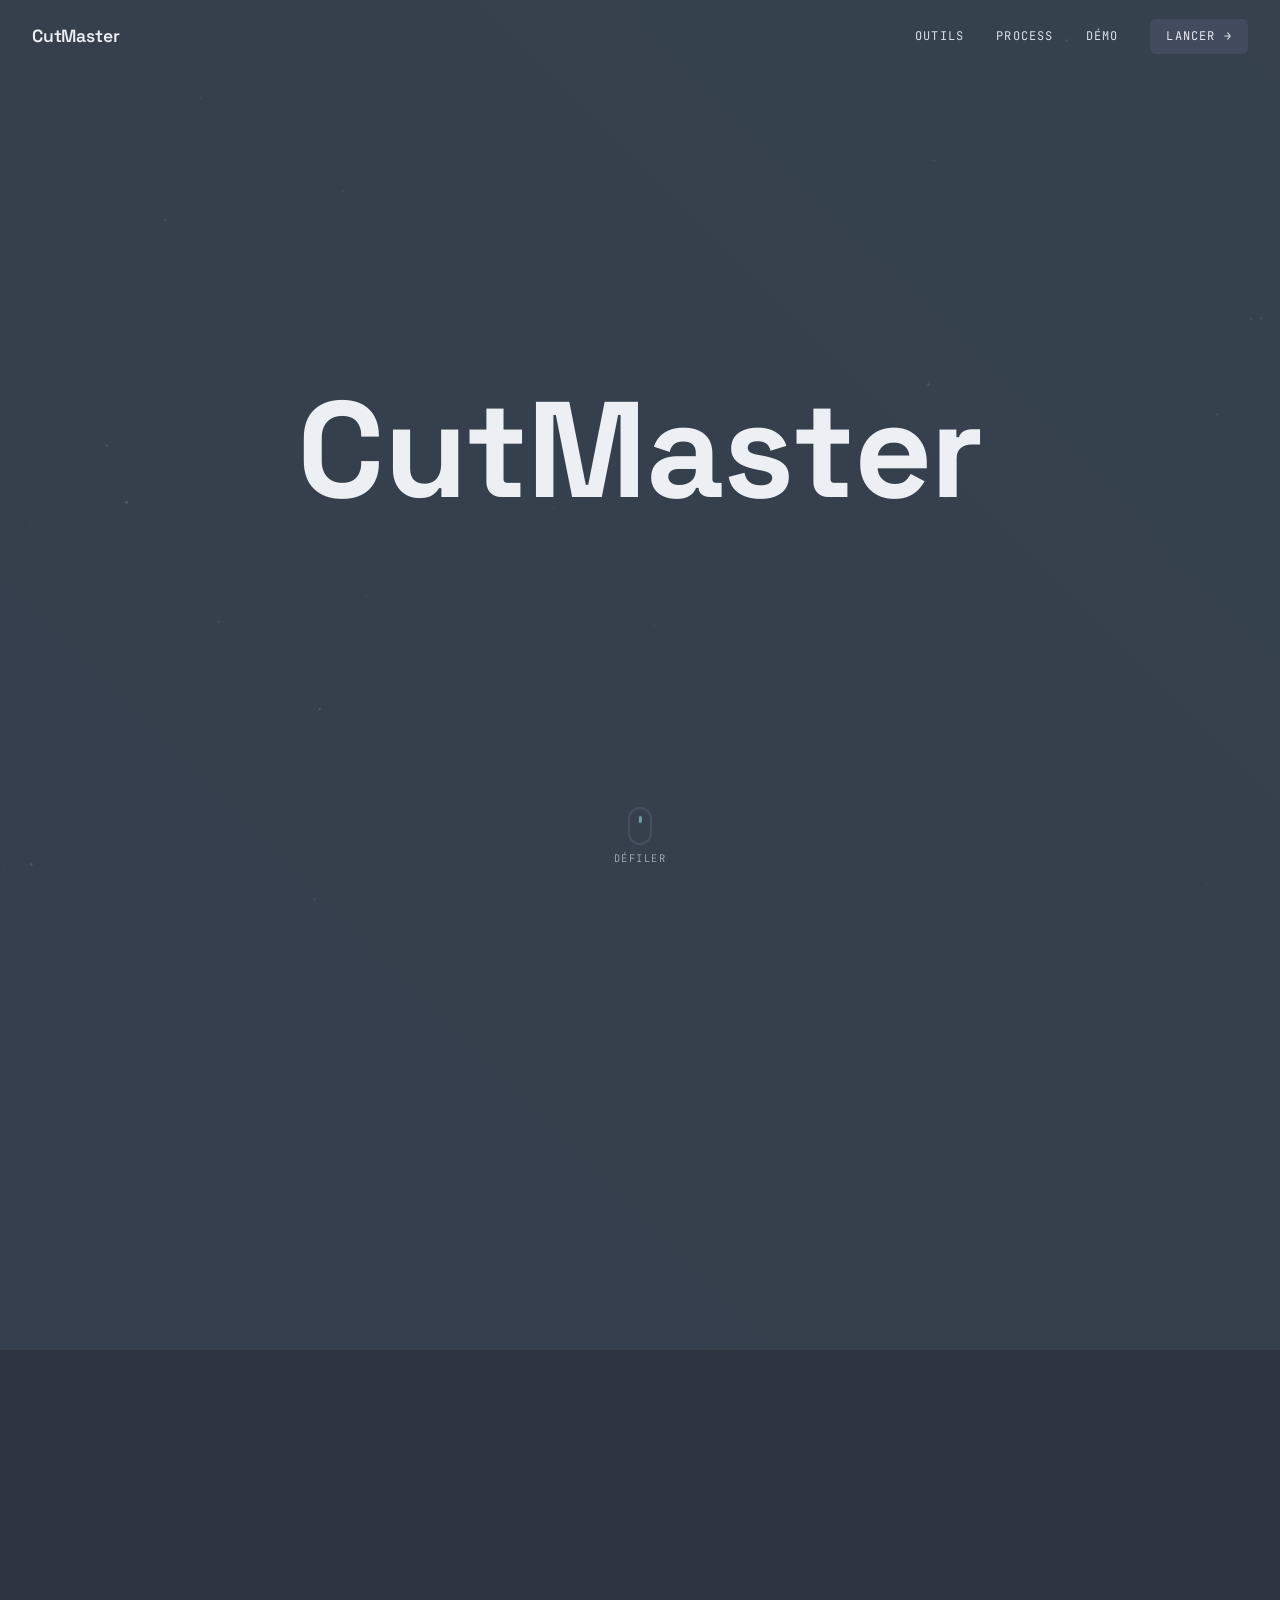
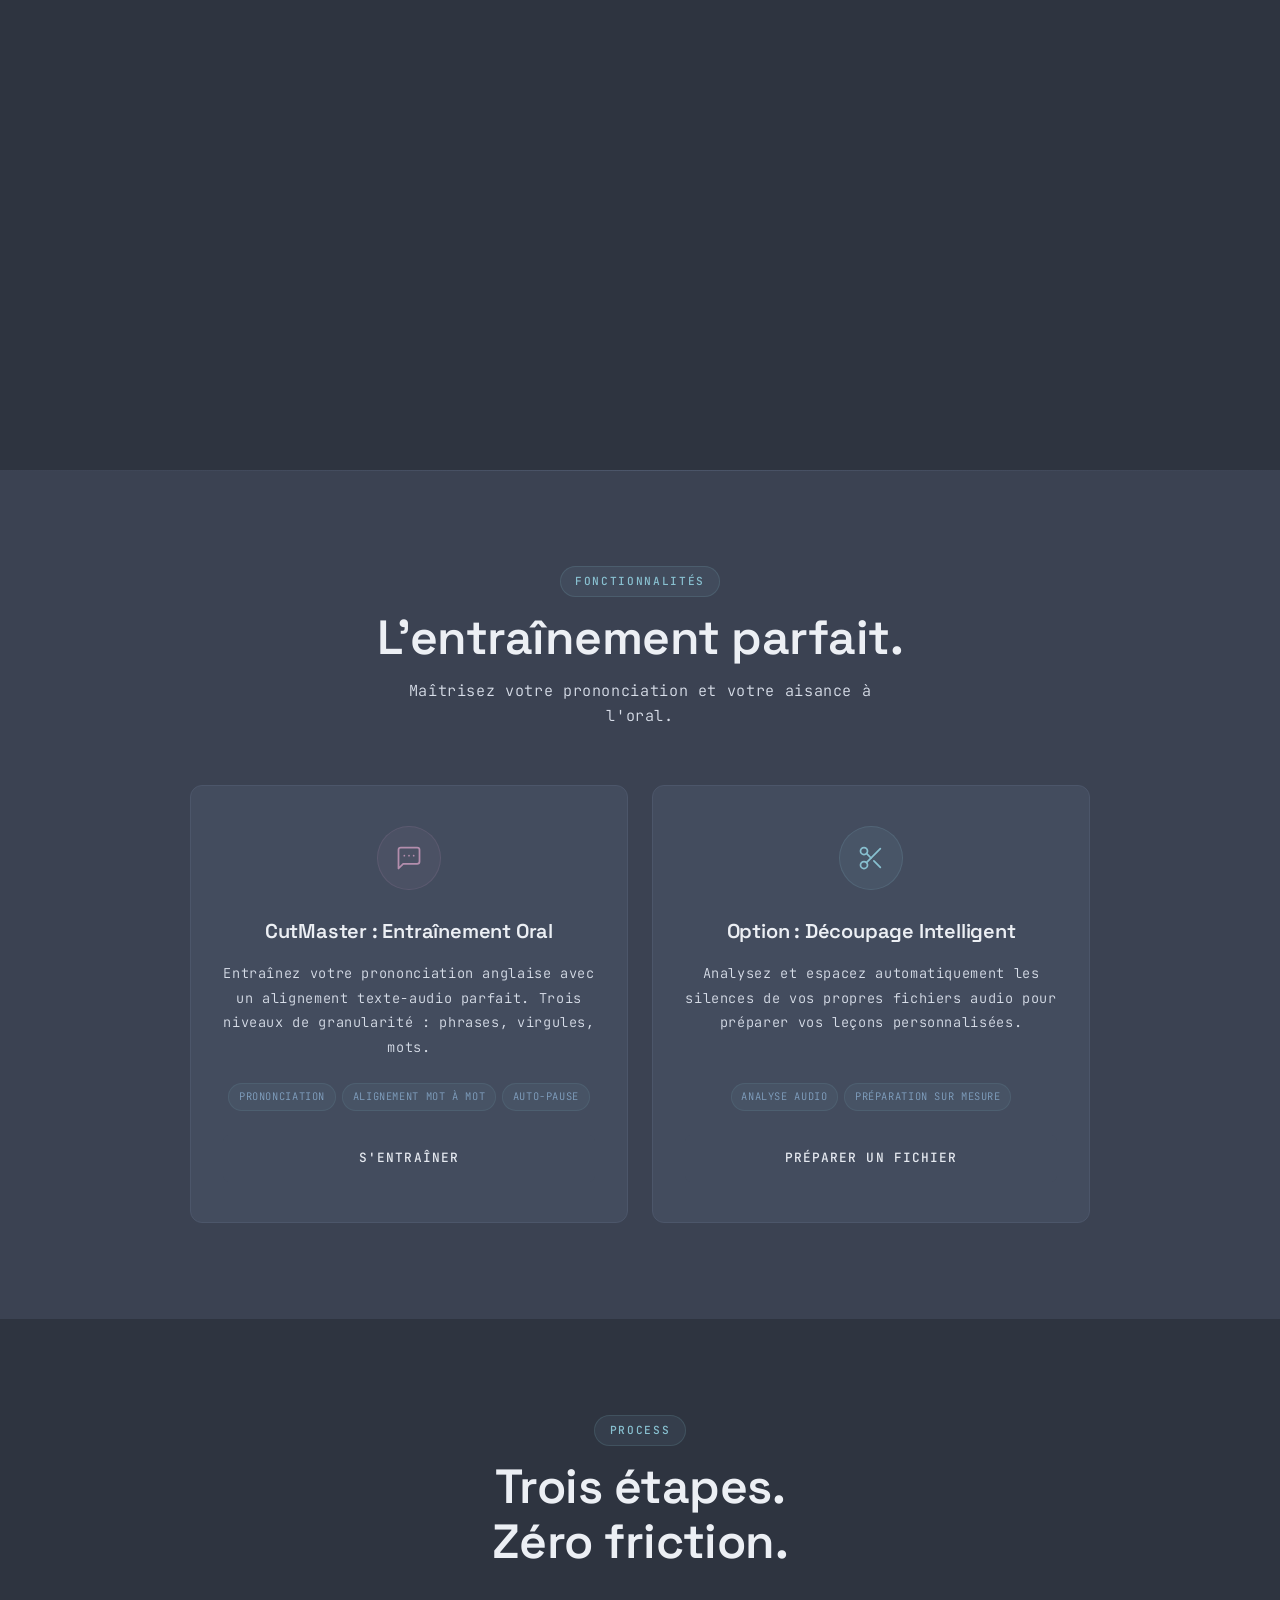
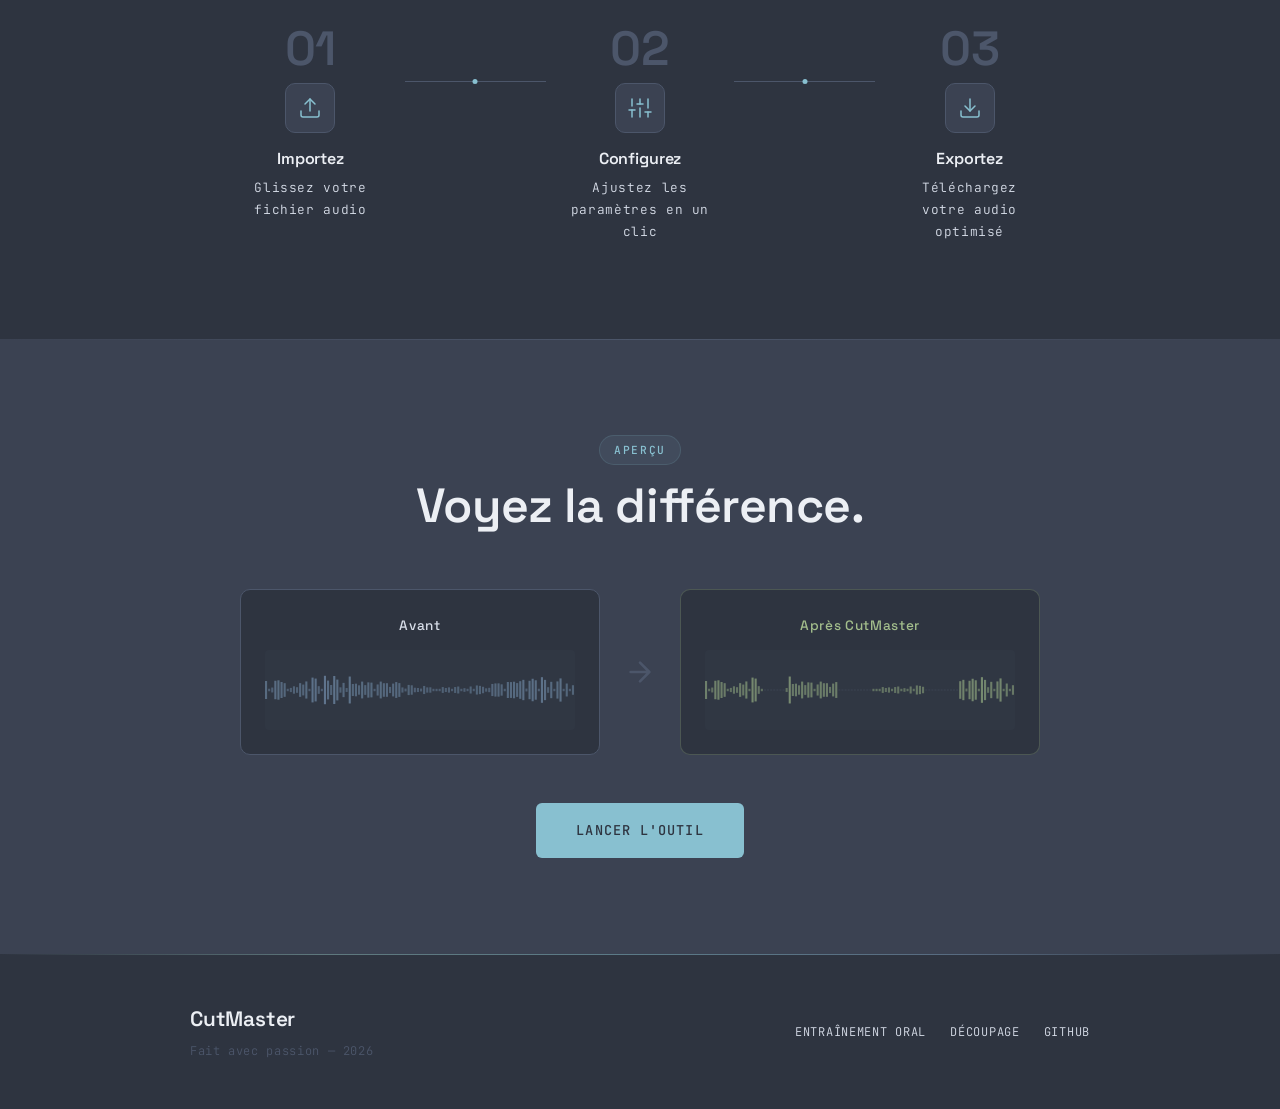
==== webapp/index.html @ 5dbddfee "fix(landing): correction de l'animation scroll-driven et du sticky sur mobile" ====
<!DOCTYPE html>
<html lang="fr">
<head>
    <meta charset="UTF-8">
    <meta name="viewport" content="width=device-width, initial-scale=1.0">
    <title>CutMaster — L'outil ultime d'entraînement oral</title>
    <meta name="description" content="Entraînez votre prononciation avec CutMaster. Alignement texte-audio parfait et outil de découpage intelligent en option.">
    <meta name="theme-color" content="#2E3440">

    <!-- Fonts -->
    <link rel="preconnect" href="https://fonts.googleapis.com">
    <link rel="preconnect" href="https://fonts.gstatic.com" crossorigin>
    <link href="https://fonts.googleapis.com/css2?family=Space+Grotesk:wght@400;500;600;700&family=JetBrains+Mono:wght@300;400;500;700&display=swap" rel="stylesheet">

    <link rel="stylesheet" href="index.css">
</head>
<body>

    <!-- Floating Nav -->
    <nav class="nav" id="nav">
        <a href="#hero" class="nav-logo">CutMaster</a>
        <div class="nav-links">
            <a href="#features">Outils</a>
            <a href="#how-it-works">Process</a>
            <a href="#demo">Démo</a>
            <a href="app.html" class="nav-cta">Lancer →</a>
        </div>
    </nav>

    <main>
        <!-- ========== HERO (tall for scroll-driven animation) ========== -->
        <section id="hero" class="hero-section">
            <!-- Aurora bg -->
            <div class="hero-aurora"></div>

            <!-- Particles -->
            <canvas id="particle-canvas" class="particle-canvas"></canvas>

            <!-- Sticky inner container for scroll-driven anim -->
            <div class="hero-sticky">
                <h1 id="kinetic-text" class="kinetic-text" aria-label="CutMaster" title="Cliquer ou faire défiler pour découvrir"></h1>

                <div class="hero-revealed" id="hero-revealed">
                    <p class="hero-tagline">L'outil ultime d'entraînement oral par excellence</p>
                    <canvas id="hero-waveform" class="hero-waveform"></canvas>
                    <a href="#features" class="btn btn-primary">Découvrir</a>
                </div>
            </div>

            <!-- Scroll indicator (desktop mouse & mobile touch) -->
            <div class="scroll-indicator" id="scroll-indicator" role="button" aria-label="Faire défiler pour explorer" tabindex="0">
                <div class="scroll-mouse" aria-hidden="true">
                    <div class="scroll-wheel"></div>
                </div>
                <div class="scroll-touch" aria-hidden="true">
                    <svg width="22" height="22" viewBox="0 0 24 24" fill="none" stroke="currentColor" stroke-width="2" stroke-linecap="round" stroke-linejoin="round">
                        <path d="M7 13l5 5 5-5M7 6l5 5 5-5"/>
                    </svg>
                </div>
                <span class="scroll-hint">Défiler</span>
            </div>
        </section>

        <!-- ========== FEATURES ========== -->
        <section id="features" class="features-section">
            <div class="section-header reveal">
                <span class="section-label">Fonctionnalités</span>
                <h2 class="section-title">L'entraînement parfait.</h2>
                <p class="section-subtitle">Maîtrisez votre prononciation et votre aisance à l'oral.</p>
            </div>

            <div class="cards-container">
                <article class="feature-card reveal">
                    <div class="icon-ring icon-ring--purple">
                        <svg width="28" height="28" viewBox="0 0 24 24" fill="none" stroke="currentColor" stroke-width="1.5" stroke-linecap="round" stroke-linejoin="round">
                            <path d="M21 15a2 2 0 0 1-2 2H7l-4 4V5a2 2 0 0 1 2-2h14a2 2 0 0 1 2 2z"/>
                            <path d="M8 10h.01M12 10h.01M16 10h.01"/>
                        </svg>
                    </div>
                    <h3>CutMaster : Entraînement Oral</h3>
                    <p>Entraînez votre prononciation anglaise avec un alignement texte-audio parfait. Trois niveaux de granularité : phrases, virgules, mots.</p>
                    <div class="tags">
                        <span>Prononciation</span>
                        <span>Alignement mot à mot</span>
                        <span>Auto-pause</span>
                    </div>
                    <a href="app.html" class="btn btn-flat">S'entraîner</a>
                </article>

                <article class="feature-card reveal" style="transition-delay: 0.12s;">
                    <div class="icon-ring">
                        <svg width="28" height="28" viewBox="0 0 24 24" fill="none" stroke="currentColor" stroke-width="1.5" stroke-linecap="round" stroke-linejoin="round">
                            <circle cx="6" cy="6" r="3"/><circle cx="6" cy="18" r="3"/>
                            <line x1="20" y1="4" x2="8.12" y2="15.88"/>
                            <line x1="14.47" y1="14.48" x2="20" y2="20"/>
                            <line x1="8.12" y1="8.12" x2="12" y2="12"/>
                        </svg>
                    </div>
                    <h3>Option : Découpage Intelligent</h3>
                    <p>Analysez et espacez automatiquement les silences de vos propres fichiers audio pour préparer vos leçons personnalisées.</p>
                    <div class="tags">
                        <span>Analyse audio</span>
                        <span>Préparation sur mesure</span>
                    </div>
                    <a href="app.html#decoupage" class="btn btn-flat">Préparer un fichier</a>
                </article>
            </div>
        </section>

        <!-- ========== HOW IT WORKS ========== -->
        <section id="how-it-works" class="steps-section">
            <div class="section-header reveal">
                <span class="section-label">Process</span>
                <h2 class="section-title">Trois étapes.<br>Zéro friction.</h2>
            </div>

            <div class="steps-container">
                <div class="step reveal">
                    <div class="step-number">01</div>
                    <div class="step-icon-box">
                        <svg width="24" height="24" viewBox="0 0 24 24" fill="none" stroke="currentColor" stroke-width="1.5" stroke-linecap="round" stroke-linejoin="round">
                            <path d="M21 15v4a2 2 0 0 1-2 2H5a2 2 0 0 1-2-2v-4"/>
                            <polyline points="17 8 12 3 7 8"/>
                            <line x1="12" y1="3" x2="12" y2="15"/>
                        </svg>
                    </div>
                    <h3>Importez</h3>
                    <p>Glissez votre fichier audio</p>
                </div>

                <div class="step-line reveal" style="transition-delay: 0.05s;"></div>

                <div class="step reveal" style="transition-delay: 0.1s;">
                    <div class="step-number">02</div>
                    <div class="step-icon-box">
                        <svg width="24" height="24" viewBox="0 0 24 24" fill="none" stroke="currentColor" stroke-width="1.5" stroke-linecap="round" stroke-linejoin="round">
                            <line x1="4" y1="21" x2="4" y2="14"/><line x1="4" y1="10" x2="4" y2="3"/>
                            <line x1="12" y1="21" x2="12" y2="12"/><line x1="12" y1="8" x2="12" y2="3"/>
                            <line x1="20" y1="21" x2="20" y2="16"/><line x1="20" y1="12" x2="20" y2="3"/>
                            <line x1="1" y1="14" x2="7" y2="14"/><line x1="9" y1="8" x2="15" y2="8"/>
                            <line x1="17" y1="16" x2="23" y2="16"/>
                        </svg>
                    </div>
                    <h3>Configurez</h3>
                    <p>Ajustez les paramètres en un clic</p>
                </div>

                <div class="step-line reveal" style="transition-delay: 0.15s;"></div>

                <div class="step reveal" style="transition-delay: 0.2s;">
                    <div class="step-number">03</div>
                    <div class="step-icon-box">
                        <svg width="24" height="24" viewBox="0 0 24 24" fill="none" stroke="currentColor" stroke-width="1.5" stroke-linecap="round" stroke-linejoin="round">
                            <path d="M21 15v4a2 2 0 0 1-2 2H5a2 2 0 0 1-2-2v-4"/>
                            <polyline points="7 10 12 15 17 10"/>
                            <line x1="12" y1="15" x2="12" y2="3"/>
                        </svg>
                    </div>
                    <h3>Exportez</h3>
                    <p>Téléchargez votre audio optimisé</p>
                </div>
            </div>
        </section>

        <!-- ========== DEMO ========== -->
        <section id="demo" class="demo-section">
            <div class="section-header reveal">
                <span class="section-label">Aperçu</span>
                <h2 class="section-title">Voyez la différence.</h2>
            </div>

            <div class="demo-container reveal">
                <div class="demo-box">
                    <div class="demo-label">Avant</div>
                    <canvas id="demo-canvas-before" class="demo-canvas"></canvas>
                </div>

                <div class="demo-arrow-container">
                    <svg width="32" height="32" viewBox="0 0 24 24" fill="none" stroke="currentColor" stroke-width="2" stroke-linecap="round" stroke-linejoin="round">
                        <path d="M5 12h14M12 5l7 7-7 7"/>
                    </svg>
                </div>

                <div class="demo-box demo-box--after">
                    <div class="demo-label">Après CutMaster</div>
                    <canvas id="demo-canvas-after" class="demo-canvas"></canvas>
                </div>
            </div>

            <div class="demo-cta reveal" style="transition-delay: 0.1s;">
                <a href="app.html" class="btn btn-primary btn-lg">Lancer l'outil</a>
            </div>
        </section>
    </main>

    <!-- Footer -->
    <footer class="site-footer">
        <div class="footer-line"></div>
        <div class="footer-content">
            <div class="footer-brand">
                <span class="footer-logo">CutMaster</span>
                <p class="footer-tagline">Fait avec passion — 2026</p>
            </div>
            <nav class="footer-nav">
                <a href="app.html">Entraînement Oral</a>
                <a href="app.html#decoupage">Découpage</a>
                <a href="#" target="_blank" rel="noopener">GitHub</a>
            </nav>
        </div>
    </footer>

    <script src="index.js"></script>
</body>
</html>
---- webapp/index.css ----
/* ==========================================
   CutMaster Landing — Nord Theme Dark Mode
   ========================================== */

:root {
    /* Polar Night */
    --nord0: #2E3440;
    --nord1: #3B4252;
    --nord2: #434C5E;
    --nord3: #4C566A;

    /* Snow Storm */
    --nord4: #D8DEE9;
    --nord5: #E5E9F0;
    --nord6: #ECEFF4;

    /* Frost */
    --nord7: #8FBCBB;
    --nord8: #88C0D0;
    --nord9: #81A1C1;
    --nord10: #5E81AC;

    /* Aurora */
    --nord11: #BF616A;
    --nord12: #D08770;
    --nord13: #EBCB8B;
    --nord14: #A3BE8C;
    --nord15: #B48EAD;

    /* Fonts */
    --font-display: 'Space Grotesk', sans-serif;
    --font-body: 'JetBrains Mono', monospace;

    /* Easing */
    --ease-out-expo: cubic-bezier(0.16, 1, 0.3, 1);
}

/* --- Reset --- */
*, *::before, *::after {
    margin: 0;
    padding: 0;
    box-sizing: border-box;
}

html {
    scroll-behavior: smooth;
    background-color: var(--nord0);
    color: var(--nord4);
    font-family: var(--font-body);
    font-size: 16px;
    letter-spacing: 0.04em;
    font-weight: 300;
    -webkit-font-smoothing: antialiased;
    -moz-osx-font-smoothing: grayscale;
    overflow-x: clip;
}

body {
    overflow-x: clip;
    line-height: 1.7;
}

@supports not (overflow-x: clip) {
    html, body {
        overflow-x: hidden;
    }
}

/* --- Scrollbar --- */
::-webkit-scrollbar { width: 8px; }
::-webkit-scrollbar-track { background: var(--nord0); }
::-webkit-scrollbar-thumb { background: var(--nord3); border-radius: 4px; }
::-webkit-scrollbar-thumb:hover { background: var(--nord9); }
@supports (scrollbar-color: auto) {
    html { scrollbar-color: var(--nord3) var(--nord0); }
}

/* --- Selection --- */
::selection {
    background: var(--nord8);
    color: var(--nord0);
}

/* --- Focus --- */
*:focus-visible {
    outline: 2px solid var(--nord8);
    outline-offset: 3px;
}

/* --- Typography --- */
h1, h2, h3, .footer-logo, .step-number, .nav-logo {
    font-family: var(--font-display);
    letter-spacing: -0.01em;
    font-weight: 600;
}

.section-label {
    display: inline-block;
    font-family: var(--font-body);
    font-size: 0.7rem;
    font-weight: 500;
    text-transform: uppercase;
    letter-spacing: 0.15em;
    color: var(--nord8);
    background: rgba(136, 192, 208, 0.08);
    padding: 0.3rem 0.9rem;
    border-radius: 100px;
    border: 1px solid rgba(136, 192, 208, 0.15);
    margin-bottom: 0.8rem;
}

.section-title {
    font-size: clamp(1.8rem, 4.5vw, 3rem);
    color: var(--nord6);
    line-height: 1.15;
    margin-bottom: 0.8rem;
}

.section-subtitle {
    color: var(--nord4);
    font-size: 0.95rem;
    max-width: 480px;
    margin: 0 auto;
}

.section-header {
    text-align: center;
    margin-bottom: 3.5rem;
}

/* --- Navigation --- */
.nav {
    position: fixed;
    top: 0;
    left: 0;
    right: 0;
    z-index: 1000;
    display: flex;
    justify-content: space-between;
    align-items: center;
    padding: 1.2rem 2rem;
    background: transparent;
    transition: all 0.4s var(--ease-out-expo);
}

.nav.scrolled {
    background: rgba(46, 52, 64, 0.9);
    backdrop-filter: blur(16px);
    -webkit-backdrop-filter: blur(16px);
    border-bottom: 1px solid rgba(76, 86, 106, 0.2);
    padding: 0.8rem 2rem;
}

.nav-logo {
    font-size: 1.1rem;
    color: var(--nord6);
    text-decoration: none;
}

.nav-links {
    display: flex;
    align-items: center;
    gap: 2rem;
}

.nav-links a {
    color: var(--nord4);
    text-decoration: none;
    font-size: 0.75rem;
    font-weight: 400;
    text-transform: uppercase;
    letter-spacing: 0.1em;
    transition: color 0.2s;
}

.nav-links a:hover { color: var(--nord6); }

.nav-cta {
    background: var(--nord2) !important;
    color: var(--nord5) !important;
    padding: 0.45rem 1rem;
    border-radius: 6px;
}

.nav-cta:hover {
    background: var(--nord3) !important;
    color: var(--nord6) !important;
}

/* --- Buttons (FLAT, NO GRADIENTS) --- */
.btn {
    display: inline-flex;
    align-items: center;
    gap: 0.5rem;
    padding: 0.8rem 1.8rem;
    font-family: var(--font-body);
    font-weight: 500;
    font-size: 0.8rem;
    text-transform: uppercase;
    letter-spacing: 0.08em;
    text-decoration: none;
    border-radius: 6px;
    border: none;
    cursor: pointer;
    transition: all 0.2s ease;
}

.btn-primary {
    background: var(--nord8);
    color: var(--nord0);
}

.btn-primary:hover {
    background: var(--nord7);
    transform: translateY(-1px);
}

.btn-primary:active {
    transform: translateY(0);
}

.btn-flat {
    background: var(--nord2);
    color: var(--nord5);
    width: 100%;
    justify-content: center;
}

.btn-flat:hover {
    background: var(--nord3);
    color: var(--nord6);
}

.btn-lg {
    padding: 1rem 2.5rem;
    font-size: 0.85rem;
}

/* --- Scroll Reveal --- */
.reveal {
    opacity: 0;
    transform: translateY(30px);
    transition: all 0.8s var(--ease-out-expo);
}

.reveal.visible {
    opacity: 1;
    transform: translateY(0);
}

/* ======================
   HERO — Scroll-Driven
   ====================== */
.hero-section {
    position: relative;
    /* Desktop: 230vh gives smooth scroll travel */
    height: 230vh;
    /* Do NOT set overflow: hidden on .hero-section as it breaks position: sticky on iOS Safari and mobile */
}

@media (max-width: 768px) {
    .hero-section {
        /* Mobile: 160vh gives exactly 1-2 natural thumb swipes */
        height: 160vh;
    }
}

/* Aurora */
.hero-aurora {
    position: fixed;
    top: -50%;
    left: -50%;
    width: 200%;
    height: 200%;
    background: linear-gradient(
        45deg,
        var(--nord10),
        var(--nord9),
        var(--nord8),
        var(--nord7),
        var(--nord10)
    );
    background-size: 300% 300%;
    animation: aurora 25s ease infinite;
    opacity: 0.1;
    z-index: 0;
    pointer-events: none;
    will-change: transform;
}

@keyframes aurora {
    0%, 100% { background-position: 0% 50%; }
    50% { background-position: 100% 50%; }
}

/* Particles */
.particle-canvas {
    position: fixed;
    top: 0;
    left: 0;
    width: 100%;
    height: 100vh;
    height: 100dvh;
    z-index: 1;
    pointer-events: none;
}

/* Sticky container holds the kinetic text centered on screen */
.hero-sticky {
    position: -webkit-sticky;
    position: sticky;
    top: 0;
    left: 0;
    width: 100%;
    height: 100vh;
    height: 100dvh;
    display: flex;
    align-items: center;
    justify-content: center;
    z-index: 2;
    perspective: 800px;
    -webkit-perspective: 800px;
    perspective-origin: center center;
    -webkit-perspective-origin: center center;
    overflow: hidden; /* Clips letters safely inside viewport so no horizontal scrollbars occur */
    contain: layout paint;
}

/* Kinetic text */
.kinetic-text {
    font-family: var(--font-display);
    font-size: clamp(2.8rem, 11vw, 8.5rem);
    font-weight: 700;
    color: var(--nord6);
    display: flex;
    justify-content: center;
    align-items: center;
    transform-style: preserve-3d;
    -webkit-transform-style: preserve-3d;
    line-height: 1;
    position: absolute;
    top: 50%;
    left: 50%;
    transform: translate(-50%, -50%);
    -webkit-transform: translate(-50%, -50%);
    width: 100%;
    text-align: center;
    will-change: transform, opacity;
    cursor: pointer;
    user-select: none;
    -webkit-user-select: none;
    -webkit-tap-highlight-color: transparent;
    z-index: 5;
    transition: opacity 0.3s ease;
}

.kinetic-text .letter {
    display: inline-block;
    will-change: transform, opacity;
    transform-style: preserve-3d;
    -webkit-transform-style: preserve-3d;
    backface-visibility: hidden;
    -webkit-backface-visibility: hidden;
    animation: letterIntro 0.7s var(--ease-out-expo) backwards;
    animation-delay: calc(var(--i, 0) * 0.05s + 0.08s);
}

@keyframes letterIntro {
    0% {
        opacity: 0;
        transform: translate3d(0, 24px, -80px) scale(0.92);
        -webkit-transform: translate3d(0, 24px, -80px) scale(0.92);
    }
    100% {
        opacity: 1;
        transform: translate3d(0, 0, 0) scale(1);
        -webkit-transform: translate3d(0, 0, 0) scale(1);
    }
}

/* Revealed content */
.hero-revealed {
    position: absolute;
    top: 50%;
    left: 50%;
    transform: translate(-50%, -50%) scale(0.95);
    -webkit-transform: translate(-50%, -50%) scale(0.95);
    opacity: 0;
    pointer-events: none;
    width: 100%;
    max-width: 580px;
    padding: 0 1.5rem;
    display: flex;
    flex-direction: column;
    align-items: center;
    gap: 1.5rem;
    transition: opacity 0.5s cubic-bezier(0.16, 1, 0.3, 1), transform 0.5s cubic-bezier(0.16, 1, 0.3, 1);
    -webkit-transition: opacity 0.5s cubic-bezier(0.16, 1, 0.3, 1), -webkit-transform 0.5s cubic-bezier(0.16, 1, 0.3, 1);
    z-index: 6;
}

.hero-revealed.active {
    opacity: 1;
    pointer-events: auto;
    transform: translate(-50%, -50%) scale(1);
    -webkit-transform: translate(-50%, -50%) scale(1);
}

.hero-tagline {
    font-family: var(--font-display);
    font-size: clamp(1rem, 2.5vw, 1.4rem);
    font-weight: 400;
    color: var(--nord5);
    max-width: 550px;
    text-align: center;
    padding: 0 1rem;
    line-height: 1.4;
}

.hero-waveform {
    width: min(340px, 80vw);
    height: 70px;
    opacity: 0.7;
}

/* Scroll indicator */
.scroll-indicator {
    position: fixed;
    bottom: 2rem;
    left: 50%;
    transform: translateX(-50%);
    -webkit-transform: translateX(-50%);
    z-index: 10;
    opacity: 0.6;
    transition: opacity 0.35s ease, transform 0.25s ease;
    cursor: pointer;
    display: flex;
    flex-direction: column;
    align-items: center;
    gap: 0.35rem;
    -webkit-tap-highlight-color: transparent;
    user-select: none;
    -webkit-user-select: none;
}

.scroll-indicator:hover, .scroll-indicator:focus-visible {
    opacity: 0.95;
    transform: translateX(-50%) translateY(2px);
    -webkit-transform: translateX(-50%) translateY(2px);
}

.scroll-mouse {
    width: 24px;
    height: 38px;
    border: 2px solid var(--nord3);
    border-radius: 12px;
    display: flex;
    justify-content: center;
    padding-top: 7px;
}

.scroll-wheel {
    width: 3px;
    height: 7px;
    background: var(--nord8);
    border-radius: 2px;
    animation: scrollPulse 2s infinite;
}

.scroll-touch {
    display: none;
    color: var(--nord8);
}

.scroll-hint {
    font-size: 0.65rem;
    text-transform: uppercase;
    letter-spacing: 0.14em;
    color: var(--nord4);
    font-family: var(--font-body);
}

@keyframes scrollPulse {
    0% { opacity: 1; transform: translateY(0); }
    50% { opacity: 0.2; transform: translateY(7px); }
    100% { opacity: 1; transform: translateY(0); }
}

/* ======================
   FEATURES
   ====================== */
.features-section {
    position: relative;
    padding: 6rem 2rem;
    background: var(--nord1);
}

.features-section::before {
    content: '';
    position: absolute;
    top: 0;
    left: 0;
    right: 0;
    height: 1px;
    background: linear-gradient(90deg, transparent, var(--nord3), transparent);
}

.cards-container {
    max-width: 900px;
    margin: 0 auto;
    display: grid;
    grid-template-columns: 1fr;
    gap: 1.5rem;
}

@media (min-width: 768px) {
    .cards-container {
        grid-template-columns: 1fr 1fr;
    }
}

.feature-card {
    background: var(--nord2);
    border: 1px solid var(--nord3);
    border-radius: 12px;
    padding: 2.5rem 2rem;
    text-align: center;
    display: flex;
    flex-direction: column;
    align-items: center;
    transition: border-color 0.3s, transform 0.3s;
}

.feature-card:hover {
    border-color: var(--nord8);
    transform: translateY(-4px);
}

.icon-ring {
    width: 64px;
    height: 64px;
    border-radius: 50%;
    background: rgba(136, 192, 208, 0.08);
    border: 1px solid rgba(136, 192, 208, 0.15);
    display: flex;
    align-items: center;
    justify-content: center;
    margin-bottom: 1.5rem;
    color: var(--nord8);
}

.icon-ring--purple {
    background: rgba(180, 142, 173, 0.08);
    border-color: rgba(180, 142, 173, 0.15);
    color: var(--nord15);
}

.feature-card h3 {
    font-size: 1.25rem;
    color: var(--nord6);
    margin-bottom: 0.8rem;
}

.feature-card p {
    color: var(--nord4);
    margin-bottom: 1.5rem;
    flex-grow: 1;
    font-size: 0.85rem;
    line-height: 1.8;
}

.tags {
    display: flex;
    flex-wrap: wrap;
    gap: 0.4rem;
    justify-content: center;
    margin-bottom: 1.5rem;
}

.tags span {
    background: rgba(136, 192, 208, 0.06);
    color: var(--nord9);
    font-size: 0.65rem;
    padding: 0.25rem 0.6rem;
    border-radius: 100px;
    border: 1px solid rgba(136, 192, 208, 0.1);
    text-transform: uppercase;
    letter-spacing: 0.06em;
}

/* ======================
   STEPS
   ====================== */
.steps-section {
    padding: 6rem 2rem;
    background: var(--nord0);
}

.steps-container {
    max-width: 800px;
    margin: 0 auto;
    display: flex;
    flex-direction: column;
    align-items: center;
    gap: 1.5rem;
}

@media (min-width: 768px) {
    .steps-container {
        flex-direction: row;
        align-items: flex-start;
    }
}

.step {
    text-align: center;
    flex: 1;
    max-width: 220px;
}

.step-number {
    font-size: clamp(2rem, 5vw, 3rem);
    color: var(--nord3);
    margin-bottom: 0.6rem;
    line-height: 1;
}

.step-icon-box {
    width: 50px;
    height: 50px;
    background: var(--nord1);
    border: 1px solid var(--nord3);
    border-radius: 10px;
    display: flex;
    align-items: center;
    justify-content: center;
    margin: 0 auto 0.8rem;
    color: var(--nord8);
    transition: border-color 0.2s;
}

.step:hover .step-icon-box {
    border-color: var(--nord8);
}

.step h3 {
    color: var(--nord6);
    font-size: 1rem;
    margin-bottom: 0.3rem;
}

.step p {
    color: var(--nord4);
    font-size: 0.8rem;
}

.step-line { display: none; }

@media (min-width: 768px) {
    .step-line {
        display: block;
        flex-grow: 1;
        height: 1px;
        background: var(--nord3);
        margin-top: 3.5rem;
        position: relative;
    }
    .step-line::after {
        content: '';
        position: absolute;
        top: -2px;
        left: 50%;
        width: 5px;
        height: 5px;
        background: var(--nord8);
        border-radius: 50%;
        transform: translateX(-50%);
        animation: dotPulse 2.5s infinite;
    }
}

@keyframes dotPulse {
    0%, 100% { opacity: 0.2; }
    50% { opacity: 1; }
}

/* ======================
   DEMO
   ====================== */
.demo-section {
    padding: 6rem 2rem;
    background: var(--nord1);
    position: relative;
}

.demo-section::before {
    content: '';
    position: absolute;
    top: 0;
    left: 0;
    right: 0;
    height: 1px;
    background: linear-gradient(90deg, transparent, var(--nord3), transparent);
}

.demo-container {
    display: flex;
    flex-direction: column;
    align-items: center;
    gap: 1.5rem;
    max-width: 800px;
    margin: 0 auto 3rem;
}

@media (min-width: 768px) {
    .demo-container {
        flex-direction: row;
        align-items: stretch;
    }
}

.demo-box {
    flex: 1;
    background: var(--nord0);
    padding: 1.5rem;
    border-radius: 10px;
    border: 1px solid var(--nord3);
    width: 100%;
}

.demo-box--after {
    border-color: rgba(163, 190, 140, 0.25);
}

.demo-label {
    font-family: var(--font-display);
    font-size: 0.85rem;
    font-weight: 500;
    color: var(--nord4);
    margin-bottom: 0.8rem;
    text-align: center;
}

.demo-box--after .demo-label {
    color: var(--nord14);
}

.demo-canvas {
    width: 100%;
    height: 80px;
    background: rgba(59, 66, 82, 0.2);
    border-radius: 4px;
    display: block;
}

.demo-arrow-container {
    display: flex;
    align-items: center;
    justify-content: center;
    color: var(--nord3);
}

.demo-cta {
    text-align: center;
}

@media (max-width: 767px) {
    .demo-arrow-container svg {
        transform: rotate(90deg);
    }
}

/* ======================
   FOOTER
   ====================== */
.site-footer {
    position: relative;
    padding: 3rem 2rem;
    background: var(--nord0);
}

.footer-line {
    position: absolute;
    top: 0;
    left: 0;
    right: 0;
    height: 1px;
    background: linear-gradient(
        90deg,
        transparent,
        var(--nord7),
        var(--nord8),
        var(--nord9),
        transparent
    );
    opacity: 0.5;
}

.footer-content {
    max-width: 900px;
    margin: 0 auto;
    display: flex;
    flex-direction: column;
    align-items: center;
    gap: 1.5rem;
}

@media (min-width: 768px) {
    .footer-content {
        flex-direction: row;
        justify-content: space-between;
    }
}

.footer-brand { text-align: center; }

@media (min-width: 768px) {
    .footer-brand { text-align: left; }
}

.footer-logo {
    font-size: 1.3rem;
    color: var(--nord6);
    display: block;
    margin-bottom: 0.2rem;
}

.footer-tagline {
    font-size: 0.75rem;
    color: var(--nord3);
}

.footer-nav {
    display: flex;
    gap: 1.5rem;
}

.footer-nav a {
    color: var(--nord4);
    text-decoration: none;
    font-size: 0.75rem;
    text-transform: uppercase;
    letter-spacing: 0.06em;
    transition: color 0.2s;
}

.footer-nav a:hover { color: var(--nord8); }

/* ======================
   ACCESSIBILITY
   ====================== */
@media (prefers-reduced-motion: reduce) {
    *, *::before, *::after {
        animation-duration: 0.01ms !important;
        animation-iteration-count: 1 !important;
        transition-duration: 0.01ms !important;
    }
    html { scroll-behavior: auto; }
    .hero-aurora { animation: none !important; }
    .hero-section { height: auto; min-height: 100vh; }
    .hero-revealed { opacity: 1 !important; pointer-events: auto !important; position: static !important; transform: none !important; margin: 3rem 0; }
    .kinetic-text { position: static !important; transform: none !important; margin: 2rem 0; display: block !important; }
    .kinetic-text .letter { animation: none !important; transform: none !important; opacity: 1 !important; }
    .scroll-indicator { display: none !important; }
    .reveal { opacity: 1 !important; transform: none !important; }
    .particle-canvas { display: none !important; }
}

/* ======================
   MOBILE OPTIMIZATIONS
   ====================== */
@media (max-width: 768px) {
    .nav-links a:not(.nav-cta) { display: none; }
    
    .hero-section {
        height: 160vh;
    }
    
    .kinetic-text {
        font-size: clamp(2.6rem, 13vw, 4.8rem);
        letter-spacing: -0.02em;
    }

    .hero-tagline {
        font-size: 1.05rem;
        padding: 0 0.5rem;
    }

    .hero-waveform {
        width: min(290px, 85vw);
        height: 55px;
    }

    .scroll-indicator {
        bottom: 1.2rem;
    }

    .scroll-mouse {
        display: none;
    }

    .scroll-touch {
        display: flex;
        align-items: center;
        justify-content: center;
        animation: touchBounce 1.8s ease-in-out infinite;
    }

    .features-section, .steps-section, .demo-section {
        padding: 4rem 1.2rem;
    }

    .feature-card { padding: 2rem 1.5rem; }
}

@keyframes touchBounce {
    0%, 100% {
        transform: translateY(0);
        opacity: 0.6;
    }
    50% {
        transform: translateY(6px);
        opacity: 1;
    }
}

@media (max-width: 480px) {
    html { font-size: 14px; }
    
    .kinetic-text {
        font-size: clamp(2.3rem, 13.5vw, 3.8rem);
    }
    
    .hero-revealed {
        gap: 1.2rem;
    }
}
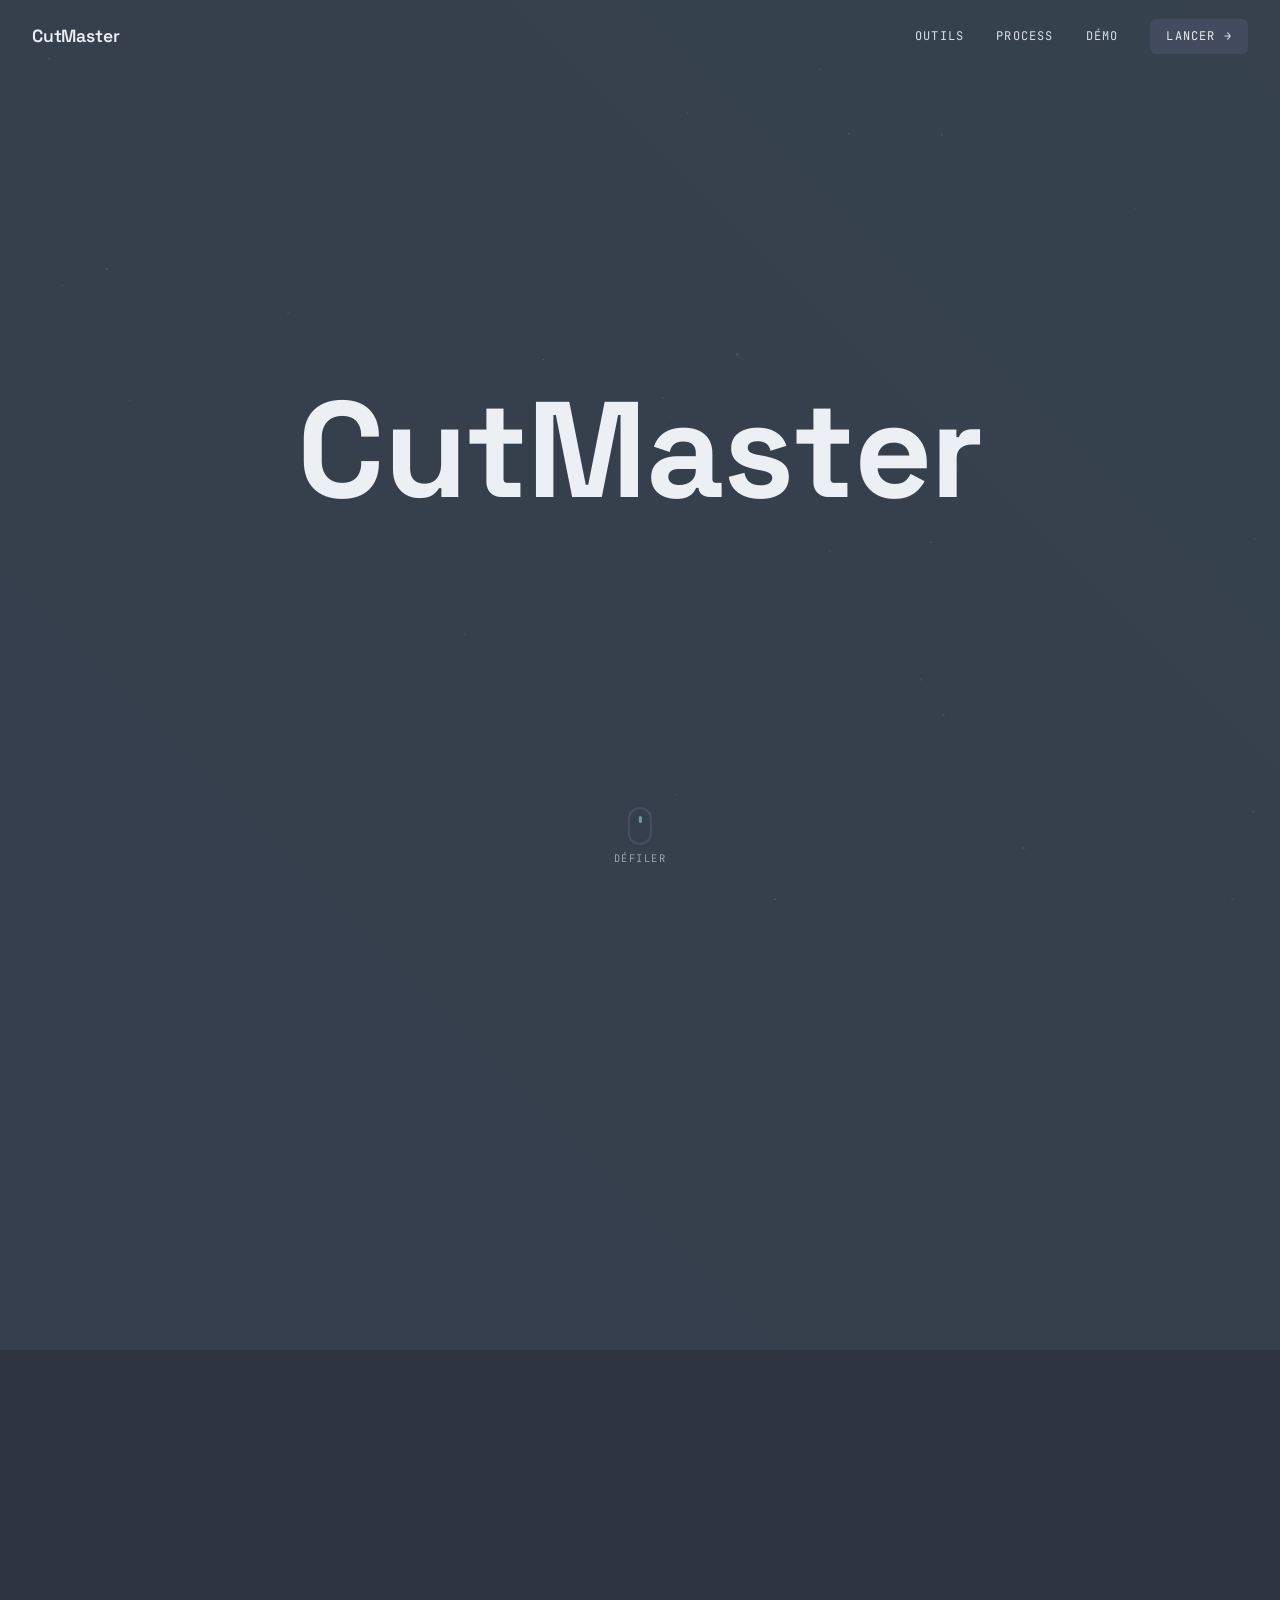
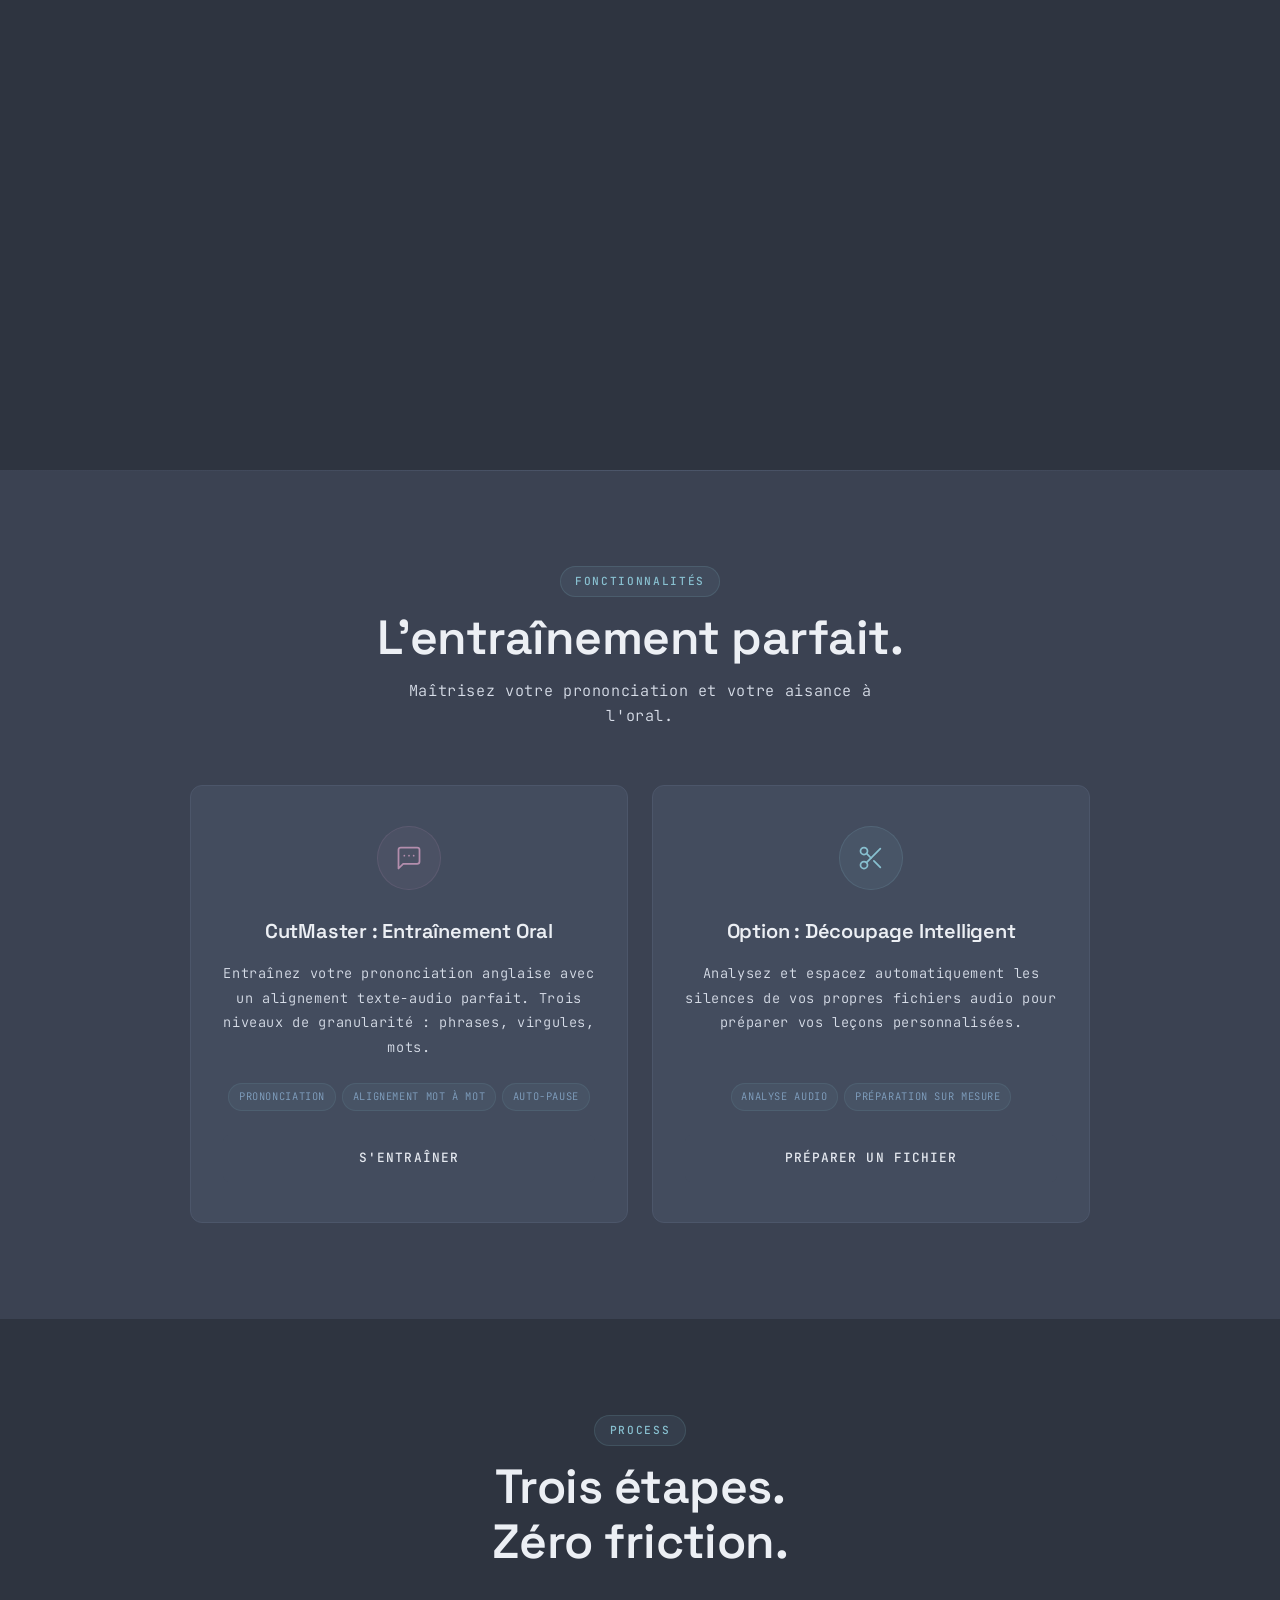
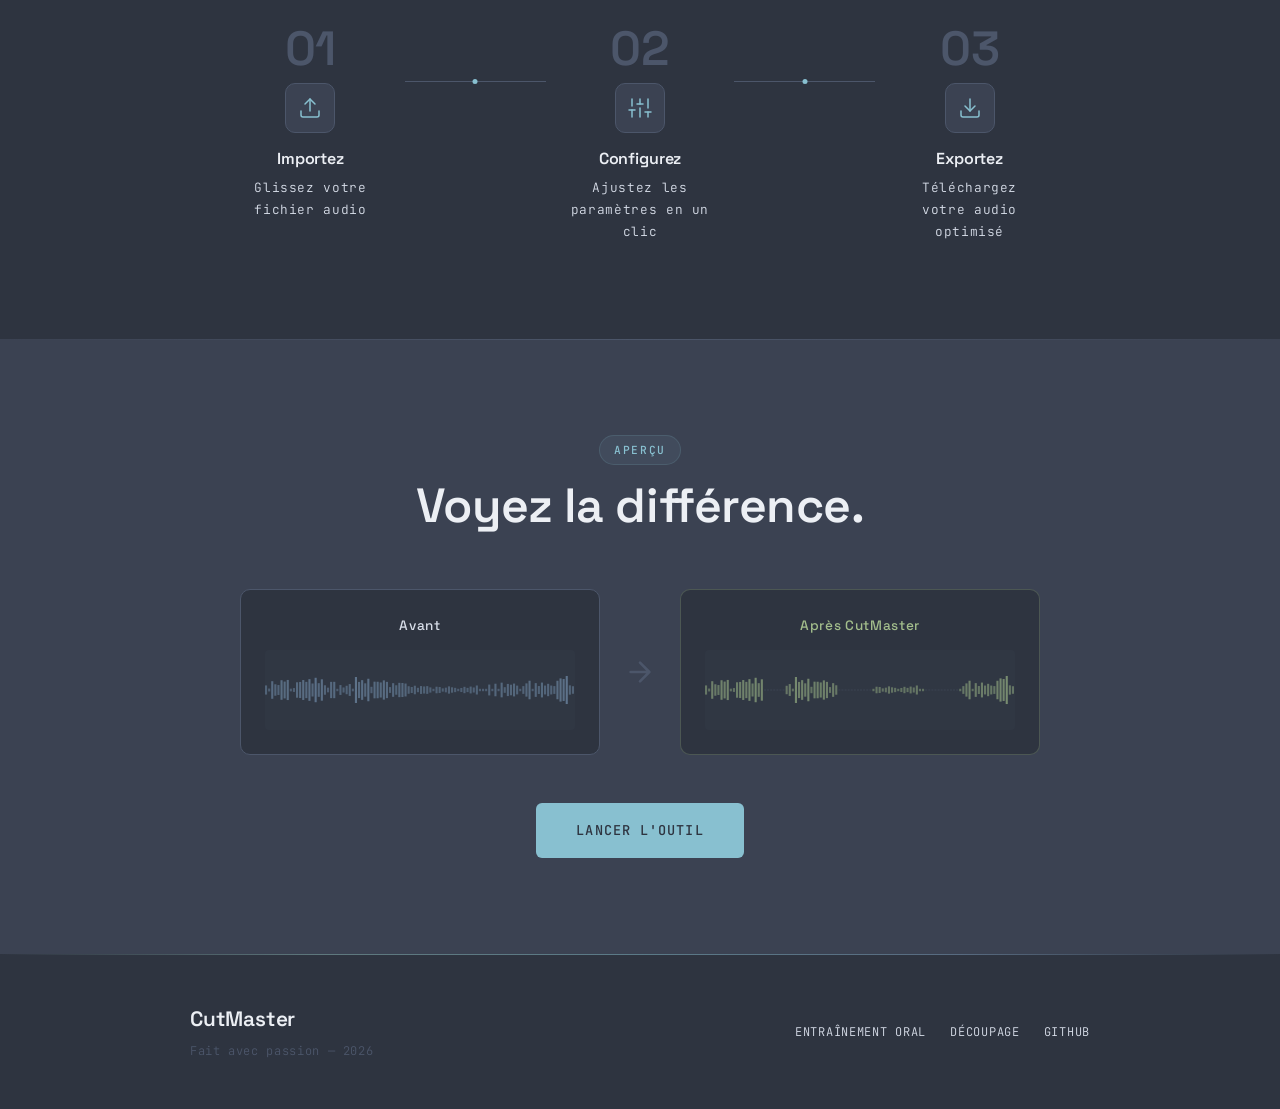
==== commit d0c0ea02: "fix(mobile): suppression du faux footer Safari iOS et retrait des dégradés sur les logos" ====
--- a/webapp/index.html
+++ b/webapp/index.html
@@ -2,10 +2,9 @@
 <html lang="fr">
 <head>
     <meta charset="UTF-8">
-    <meta name="viewport" content="width=device-width, initial-scale=1.0">
+    <meta name="viewport" content="width=device-width, initial-scale=1.0, viewport-fit=cover">
     <title>CutMaster — L'outil ultime d'entraînement oral</title>
     <meta name="description" content="Entraînez votre prononciation avec CutMaster. Alignement texte-audio parfait et outil de découpage intelligent en option.">
-    <meta name="theme-color" content="#2E3440">
 
     <!-- Fonts -->
     <link rel="preconnect" href="https://fonts.googleapis.com">
@@ -45,19 +44,19 @@
                     <canvas id="hero-waveform" class="hero-waveform"></canvas>
                     <a href="#features" class="btn btn-primary">Découvrir</a>
                 </div>
-            </div>
-
-            <!-- Scroll indicator (desktop mouse & mobile touch) -->
-            <div class="scroll-indicator" id="scroll-indicator" role="button" aria-label="Faire défiler pour explorer" tabindex="0">
-                <div class="scroll-mouse" aria-hidden="true">
-                    <div class="scroll-wheel"></div>
-                </div>
-                <div class="scroll-touch" aria-hidden="true">
-                    <svg width="22" height="22" viewBox="0 0 24 24" fill="none" stroke="currentColor" stroke-width="2" stroke-linecap="round" stroke-linejoin="round">
-                        <path d="M7 13l5 5 5-5M7 6l5 5 5-5"/>
-                    </svg>
-                </div>
-                <span class="scroll-hint">Défiler</span>
+
+                <!-- Scroll indicator (desktop mouse & mobile touch) inside sticky container -->
+                <div class="scroll-indicator" id="scroll-indicator" role="button" aria-label="Faire défiler pour explorer" tabindex="0">
+                    <div class="scroll-mouse" aria-hidden="true">
+                        <div class="scroll-wheel"></div>
+                    </div>
+                    <div class="scroll-touch" aria-hidden="true">
+                        <svg width="22" height="22" viewBox="0 0 24 24" fill="none" stroke="currentColor" stroke-width="2" stroke-linecap="round" stroke-linejoin="round">
+                            <path d="M7 13l5 5 5-5M7 6l5 5 5-5"/>
+                        </svg>
+                    </div>
+                    <span class="scroll-hint">Défiler</span>
+                </div>
             </div>
         </section>
 
--- a/webapp/index.css
+++ b/webapp/index.css
@@ -56,6 +56,9 @@
 }
 
 body {
+    background-color: var(--nord0);
+    min-height: 100vh;
+    min-height: 100dvh;
     overflow-x: clip;
     line-height: 1.7;
 }
@@ -155,6 +158,11 @@
     font-size: 1.1rem;
     color: var(--nord6);
     text-decoration: none;
+    transition: color 0.2s;
+}
+
+.nav-logo:hover {
+    color: var(--nord8);
 }
 
 .nav-links {
@@ -423,10 +431,10 @@
     opacity: 0.7;
 }
 
-/* Scroll indicator */
+/* Scroll indicator (absolute inside hero-sticky to prevent Safari fixed bar artifacts) */
 .scroll-indicator {
-    position: fixed;
-    bottom: 2rem;
+    position: absolute;
+    bottom: max(2rem, calc(env(safe-area-inset-bottom, 0px) + 1.5rem));
     left: 50%;
     transform: translateX(-50%);
     -webkit-transform: translateX(-50%);
@@ -775,7 +783,7 @@
    ====================== */
 .site-footer {
     position: relative;
-    padding: 3rem 2rem;
+    padding: 3rem 2rem calc(3rem + env(safe-area-inset-bottom, 0px)) 2rem;
     background: var(--nord0);
 }
 
@@ -823,6 +831,11 @@
     color: var(--nord6);
     display: block;
     margin-bottom: 0.2rem;
+    transition: color 0.2s;
+}
+
+.footer-logo:hover {
+    color: var(--nord8);
 }
 
 .footer-tagline {
@@ -892,7 +905,7 @@
     }
 
     .scroll-indicator {
-        bottom: 1.2rem;
+        bottom: max(1.5rem, calc(env(safe-area-inset-bottom, 0px) + 1rem));
     }
 
     .scroll-mouse {
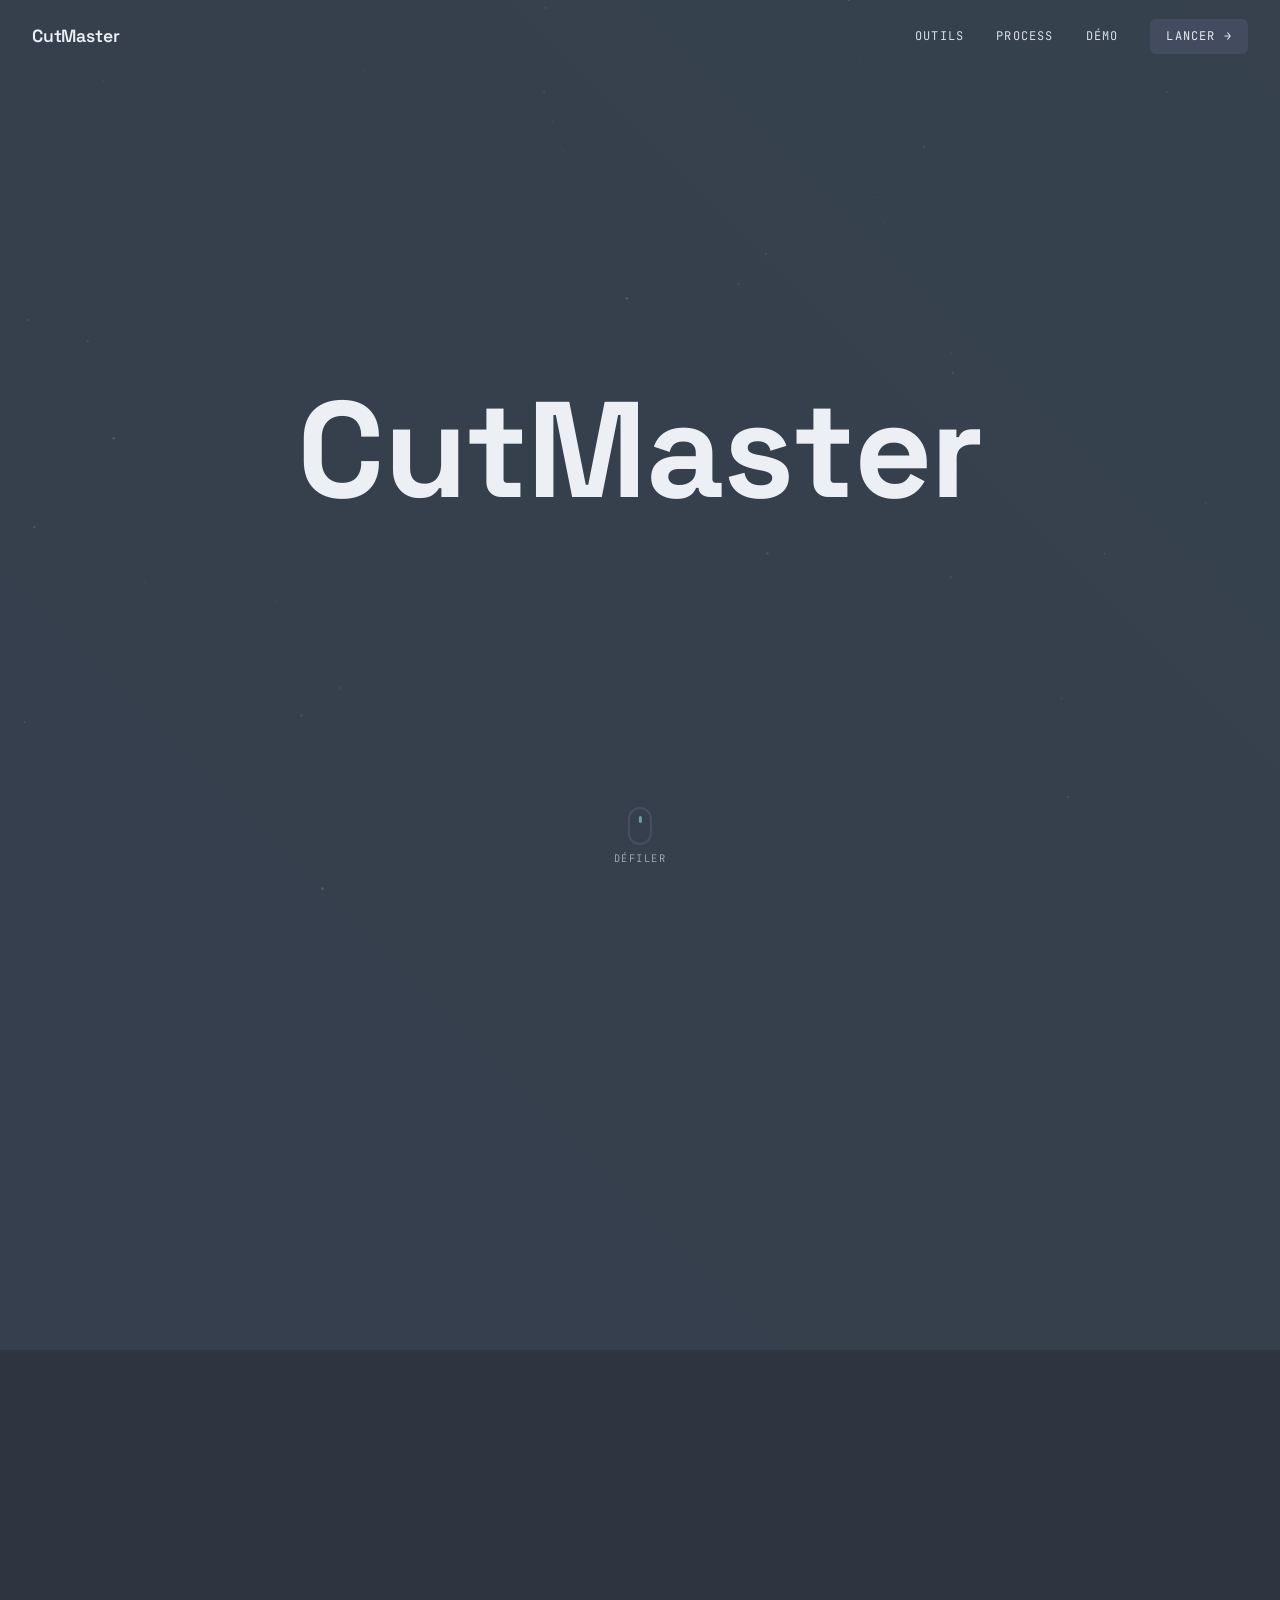
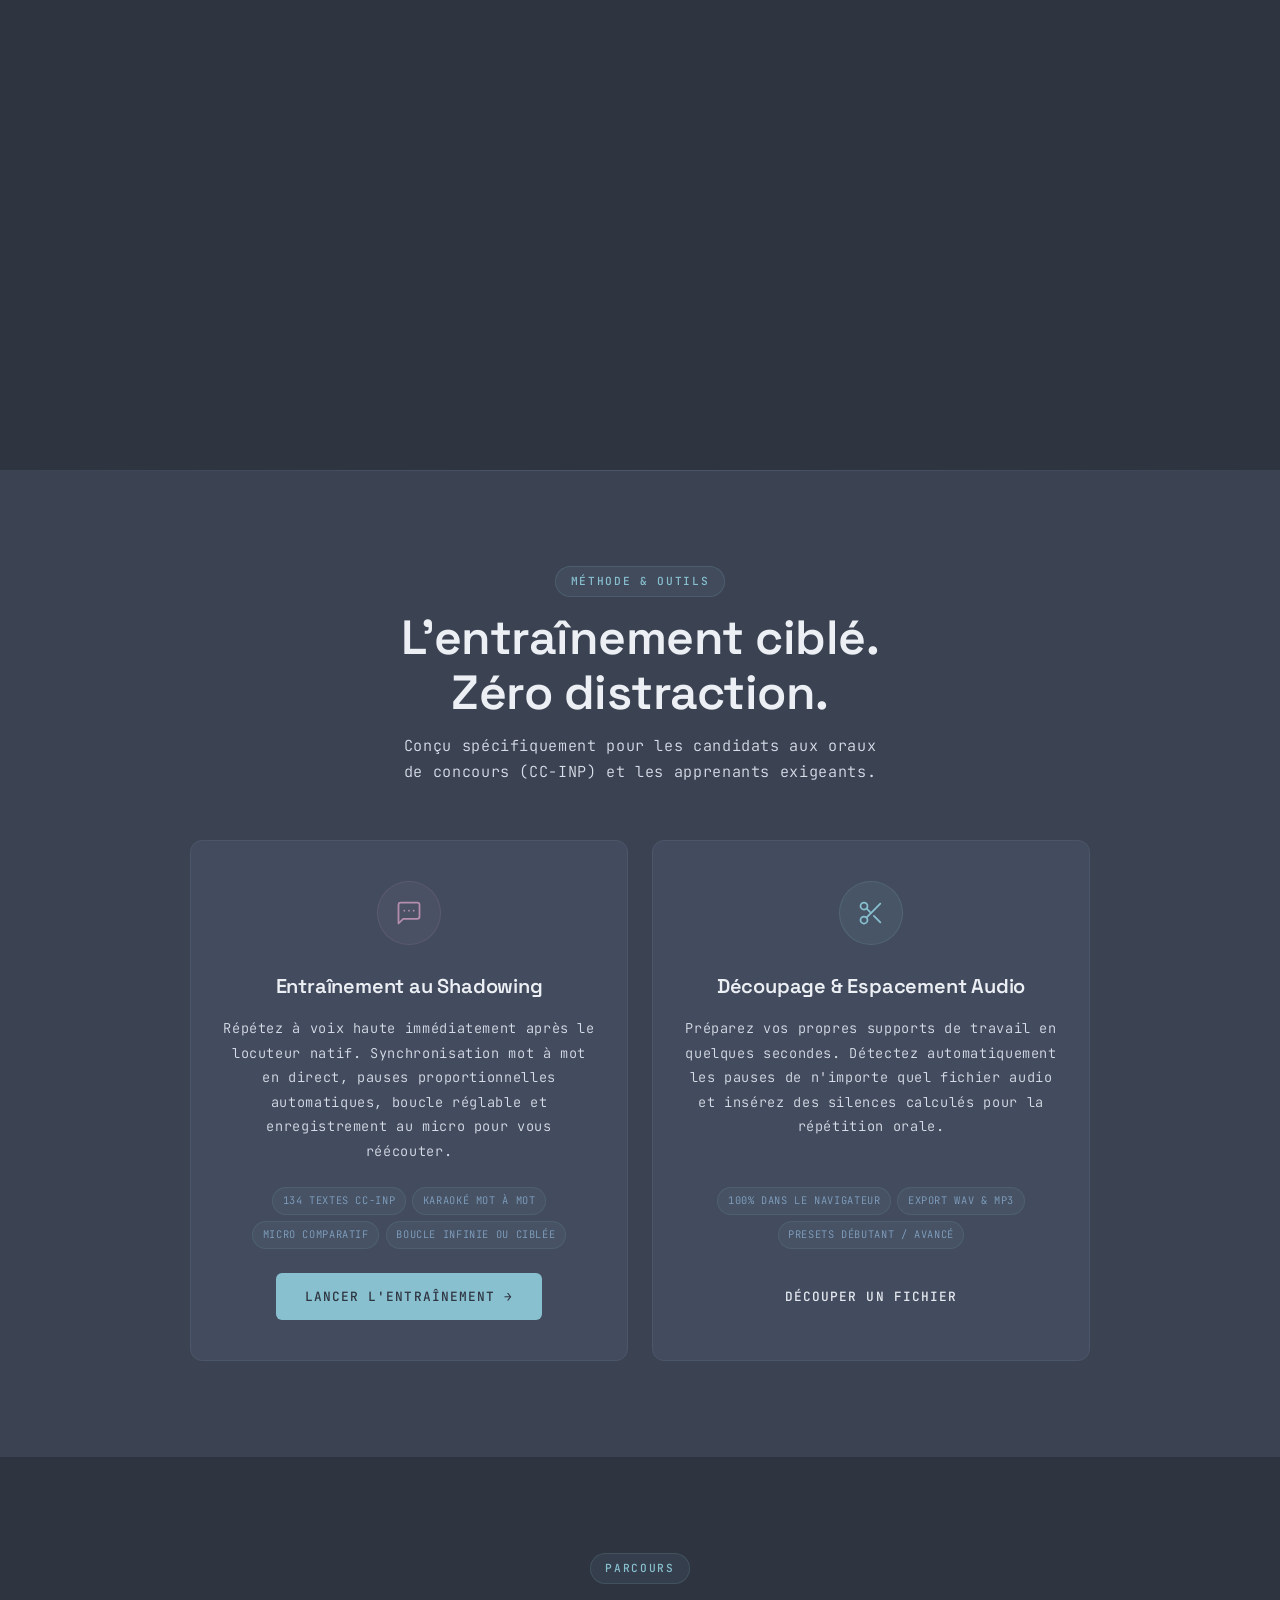
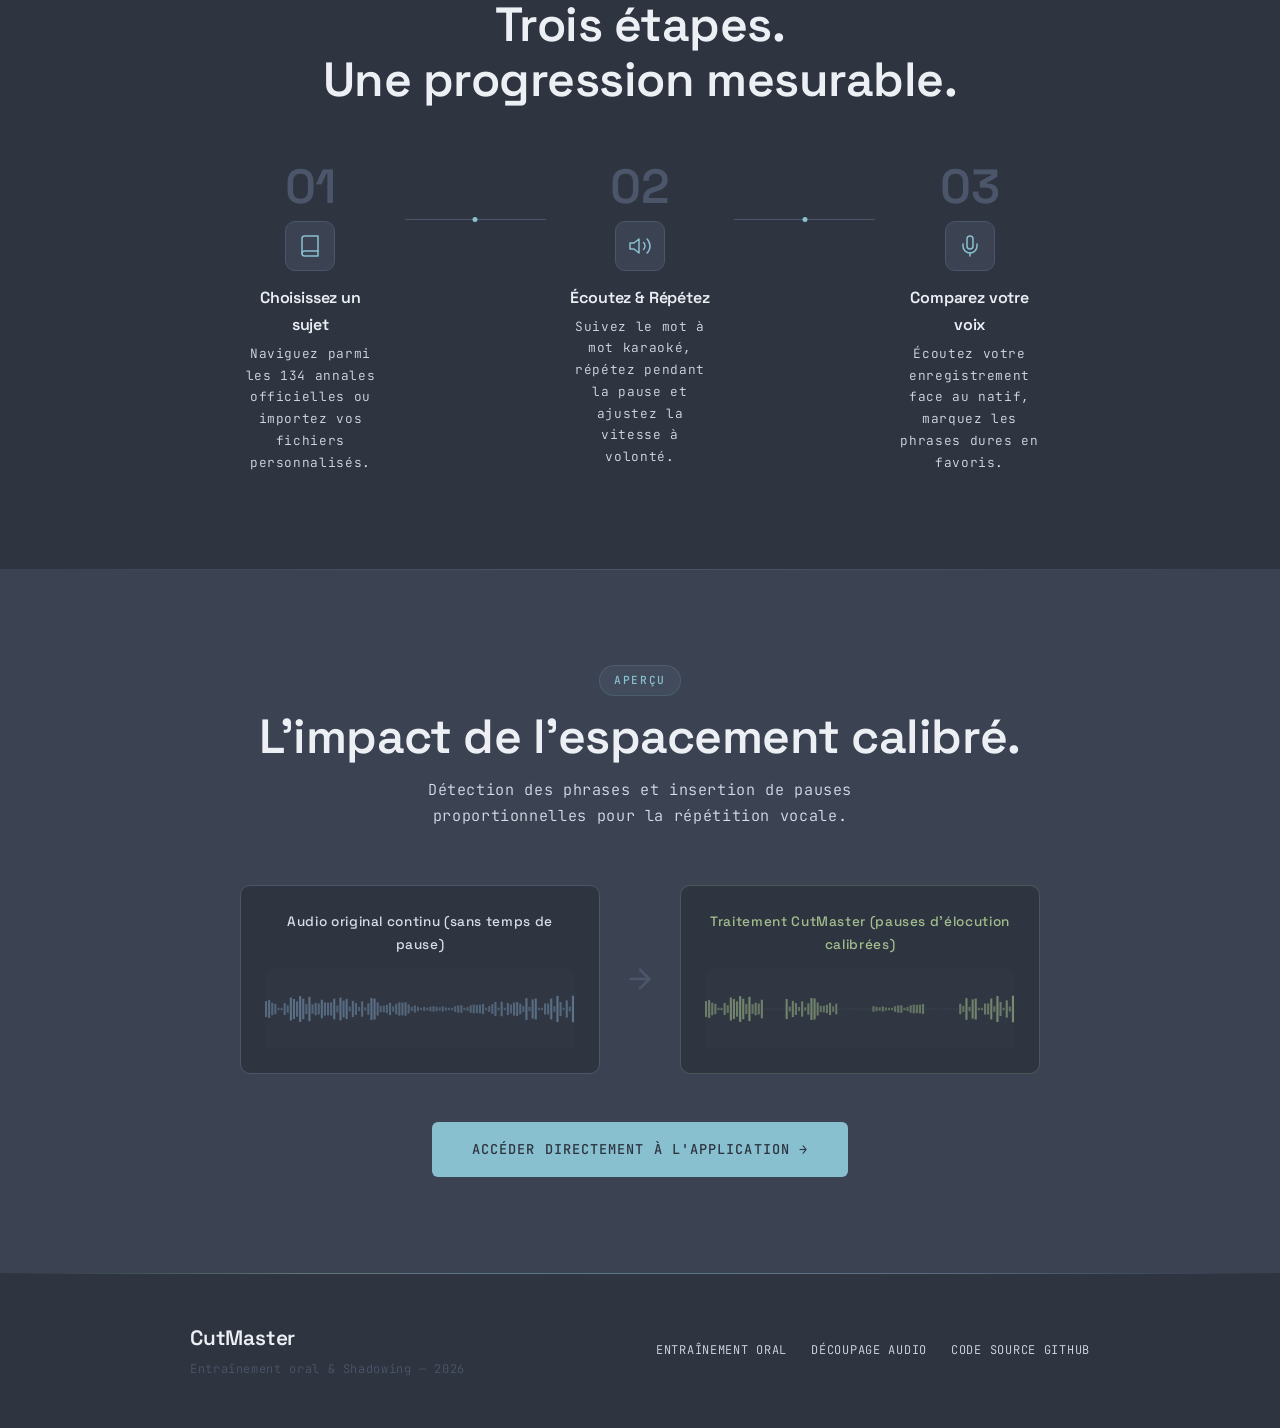
==== commit c356fda4: "amélioration esthétique et ui téléhpone" ====
--- a/webapp/index.html
+++ b/webapp/index.html
@@ -37,12 +37,15 @@
 
             <!-- Sticky inner container for scroll-driven anim -->
             <div class="hero-sticky">
-                <h1 id="kinetic-text" class="kinetic-text" aria-label="CutMaster" title="Cliquer ou faire défiler pour découvrir"></h1>
+                <h1 id="kinetic-text" class="kinetic-text" aria-label="CutMaster" title="Cliquer ou faire défiler pour découvrir" tabindex="0" role="button"></h1>
 
                 <div class="hero-revealed" id="hero-revealed">
-                    <p class="hero-tagline">L'outil ultime d'entraînement oral par excellence</p>
+                    <p class="hero-tagline">L'outil d'entraînement oral par excellence : maîtrisez la prononciation et le débit en anglais grâce au Shadowing synchronisé mot à mot.</p>
                     <canvas id="hero-waveform" class="hero-waveform"></canvas>
-                    <a href="#features" class="btn btn-primary">Découvrir</a>
+                    <div class="hero-actions">
+                        <a href="app.html" class="btn btn-primary btn-lg">Démarrer l'entraînement →</a>
+                        <a href="#features" class="btn btn-flat">Explorer les fonctionnalités</a>
+                    </div>
                 </div>
 
                 <!-- Scroll indicator (desktop mouse & mobile touch) inside sticky container -->
@@ -63,9 +66,9 @@
         <!-- ========== FEATURES ========== -->
         <section id="features" class="features-section">
             <div class="section-header reveal">
-                <span class="section-label">Fonctionnalités</span>
-                <h2 class="section-title">L'entraînement parfait.</h2>
-                <p class="section-subtitle">Maîtrisez votre prononciation et votre aisance à l'oral.</p>
+                <span class="section-label">Méthode & Outils</span>
+                <h2 class="section-title">L'entraînement ciblé.<br>Zéro distraction.</h2>
+                <p class="section-subtitle">Conçu spécifiquement pour les candidats aux oraux de concours (CC-INP) et les apprenants exigeants.</p>
             </div>
 
             <div class="cards-container">
@@ -76,14 +79,15 @@
                             <path d="M8 10h.01M12 10h.01M16 10h.01"/>
                         </svg>
                     </div>
-                    <h3>CutMaster : Entraînement Oral</h3>
-                    <p>Entraînez votre prononciation anglaise avec un alignement texte-audio parfait. Trois niveaux de granularité : phrases, virgules, mots.</p>
+                    <h3>Entraînement au Shadowing</h3>
+                    <p>Répétez à voix haute immédiatement après le locuteur natif. Synchronisation mot à mot en direct, pauses proportionnelles automatiques, boucle réglable et enregistrement au micro pour vous réécouter.</p>
                     <div class="tags">
-                        <span>Prononciation</span>
-                        <span>Alignement mot à mot</span>
-                        <span>Auto-pause</span>
-                    </div>
-                    <a href="app.html" class="btn btn-flat">S'entraîner</a>
+                        <span>134 Textes CC-INP</span>
+                        <span>Karaoké mot à mot</span>
+                        <span>Micro comparatif</span>
+                        <span>Boucle infinie ou ciblée</span>
+                    </div>
+                    <a href="app.html" class="btn btn-primary">Lancer l'entraînement →</a>
                 </article>
 
                 <article class="feature-card reveal" style="transition-delay: 0.12s;">
@@ -95,13 +99,14 @@
                             <line x1="8.12" y1="8.12" x2="12" y2="12"/>
                         </svg>
                     </div>
-                    <h3>Option : Découpage Intelligent</h3>
-                    <p>Analysez et espacez automatiquement les silences de vos propres fichiers audio pour préparer vos leçons personnalisées.</p>
+                    <h3>Découpage & Espacement Audio</h3>
+                    <p>Préparez vos propres supports de travail en quelques secondes. Détectez automatiquement les pauses de n'importe quel fichier audio et insérez des silences calculés pour la répétition orale.</p>
                     <div class="tags">
-                        <span>Analyse audio</span>
-                        <span>Préparation sur mesure</span>
-                    </div>
-                    <a href="app.html#decoupage" class="btn btn-flat">Préparer un fichier</a>
+                        <span>100% dans le navigateur</span>
+                        <span>Export WAV & MP3</span>
+                        <span>Presets débutant / avancé</span>
+                    </div>
+                    <a href="app.html#decoupage" class="btn btn-flat">Découper un fichier</a>
                 </article>
             </div>
         </section>
@@ -109,8 +114,8 @@
         <!-- ========== HOW IT WORKS ========== -->
         <section id="how-it-works" class="steps-section">
             <div class="section-header reveal">
-                <span class="section-label">Process</span>
-                <h2 class="section-title">Trois étapes.<br>Zéro friction.</h2>
+                <span class="section-label">Parcours</span>
+                <h2 class="section-title">Trois étapes.<br>Une progression mesurable.</h2>
             </div>
 
             <div class="steps-container">
@@ -118,13 +123,12 @@
                     <div class="step-number">01</div>
                     <div class="step-icon-box">
                         <svg width="24" height="24" viewBox="0 0 24 24" fill="none" stroke="currentColor" stroke-width="1.5" stroke-linecap="round" stroke-linejoin="round">
-                            <path d="M21 15v4a2 2 0 0 1-2 2H5a2 2 0 0 1-2-2v-4"/>
-                            <polyline points="17 8 12 3 7 8"/>
-                            <line x1="12" y1="3" x2="12" y2="15"/>
-                        </svg>
-                    </div>
-                    <h3>Importez</h3>
-                    <p>Glissez votre fichier audio</p>
+                            <path d="M4 19.5A2.5 2.5 0 0 1 6.5 17H20"/>
+                            <path d="M6.5 2H20v20H6.5A2.5 2.5 0 0 1 4 19.5v-15A2.5 2.5 0 0 1 6.5 2z"/>
+                        </svg>
+                    </div>
+                    <h3>Choisissez un sujet</h3>
+                    <p>Naviguez parmi les 134 annales officielles ou importez vos fichiers personnalisés.</p>
                 </div>
 
                 <div class="step-line reveal" style="transition-delay: 0.05s;"></div>
@@ -133,15 +137,12 @@
                     <div class="step-number">02</div>
                     <div class="step-icon-box">
                         <svg width="24" height="24" viewBox="0 0 24 24" fill="none" stroke="currentColor" stroke-width="1.5" stroke-linecap="round" stroke-linejoin="round">
-                            <line x1="4" y1="21" x2="4" y2="14"/><line x1="4" y1="10" x2="4" y2="3"/>
-                            <line x1="12" y1="21" x2="12" y2="12"/><line x1="12" y1="8" x2="12" y2="3"/>
-                            <line x1="20" y1="21" x2="20" y2="16"/><line x1="20" y1="12" x2="20" y2="3"/>
-                            <line x1="1" y1="14" x2="7" y2="14"/><line x1="9" y1="8" x2="15" y2="8"/>
-                            <line x1="17" y1="16" x2="23" y2="16"/>
-                        </svg>
-                    </div>
-                    <h3>Configurez</h3>
-                    <p>Ajustez les paramètres en un clic</p>
+                            <polygon points="11 5 6 9 2 9 2 15 6 15 11 19 11 5"/>
+                            <path d="M19.07 4.93a10 10 0 0 1 0 14.14M15.54 8.46a5 5 0 0 1 0 7.07"/>
+                        </svg>
+                    </div>
+                    <h3>Écoutez & Répétez</h3>
+                    <p>Suivez le mot à mot karaoké, répétez pendant la pause et ajustez la vitesse à volonté.</p>
                 </div>
 
                 <div class="step-line reveal" style="transition-delay: 0.15s;"></div>
@@ -150,13 +151,13 @@
                     <div class="step-number">03</div>
                     <div class="step-icon-box">
                         <svg width="24" height="24" viewBox="0 0 24 24" fill="none" stroke="currentColor" stroke-width="1.5" stroke-linecap="round" stroke-linejoin="round">
-                            <path d="M21 15v4a2 2 0 0 1-2 2H5a2 2 0 0 1-2-2v-4"/>
-                            <polyline points="7 10 12 15 17 10"/>
-                            <line x1="12" y1="15" x2="12" y2="3"/>
-                        </svg>
-                    </div>
-                    <h3>Exportez</h3>
-                    <p>Téléchargez votre audio optimisé</p>
+                            <path d="M12 2a3 3 0 0 0-3 3v7a3 3 0 0 0 6 0V5a3 3 0 0 0-3-3z"/>
+                            <path d="M19 10v2a7 7 0 0 1-14 0v-2"/>
+                            <line x1="12" y1="19" x2="12" y2="22"/>
+                        </svg>
+                    </div>
+                    <h3>Comparez votre voix</h3>
+                    <p>Écoutez votre enregistrement face au natif, marquez les phrases dures en favoris.</p>
                 </div>
             </div>
         </section>
@@ -165,12 +166,13 @@
         <section id="demo" class="demo-section">
             <div class="section-header reveal">
                 <span class="section-label">Aperçu</span>
-                <h2 class="section-title">Voyez la différence.</h2>
+                <h2 class="section-title">L'impact de l'espacement calibré.</h2>
+                <p class="section-subtitle">Détection des phrases et insertion de pauses proportionnelles pour la répétition vocale.</p>
             </div>
 
             <div class="demo-container reveal">
                 <div class="demo-box">
-                    <div class="demo-label">Avant</div>
+                    <div class="demo-label">Audio original continu (sans temps de pause)</div>
                     <canvas id="demo-canvas-before" class="demo-canvas"></canvas>
                 </div>
 
@@ -181,13 +183,13 @@
                 </div>
 
                 <div class="demo-box demo-box--after">
-                    <div class="demo-label">Après CutMaster</div>
+                    <div class="demo-label">Traitement CutMaster (pauses d'élocution calibrées)</div>
                     <canvas id="demo-canvas-after" class="demo-canvas"></canvas>
                 </div>
             </div>
 
             <div class="demo-cta reveal" style="transition-delay: 0.1s;">
-                <a href="app.html" class="btn btn-primary btn-lg">Lancer l'outil</a>
+                <a href="app.html" class="btn btn-primary btn-lg">Accéder directement à l'application →</a>
             </div>
         </section>
     </main>
@@ -198,12 +200,12 @@
         <div class="footer-content">
             <div class="footer-brand">
                 <span class="footer-logo">CutMaster</span>
-                <p class="footer-tagline">Fait avec passion — 2026</p>
+                <p class="footer-tagline">Entraînement oral & Shadowing — 2026</p>
             </div>
             <nav class="footer-nav">
                 <a href="app.html">Entraînement Oral</a>
-                <a href="app.html#decoupage">Découpage</a>
-                <a href="#" target="_blank" rel="noopener">GitHub</a>
+                <a href="app.html#decoupage">Découpage Audio</a>
+                <a href="https://github.com/CermP/Cutmaster" target="_blank" rel="noopener">Code source GitHub</a>
             </nav>
         </div>
     </footer>
--- a/webapp/index.css
+++ b/webapp/index.css
@@ -431,6 +431,15 @@
     opacity: 0.7;
 }
 
+.hero-actions {
+    display: flex;
+    align-items: center;
+    justify-content: center;
+    gap: 1rem;
+    flex-wrap: wrap;
+    width: 100%;
+}
+
 /* Scroll indicator (absolute inside hero-sticky to prevent Safari fixed bar artifacts) */
 .scroll-indicator {
     position: absolute;
@@ -947,4 +956,14 @@
     .hero-revealed {
         gap: 1.2rem;
     }
-}
+
+    .hero-actions {
+        flex-direction: column;
+        width: 100%;
+    }
+
+    .hero-actions .btn {
+        width: 100%;
+        justify-content: center;
+    }
+}
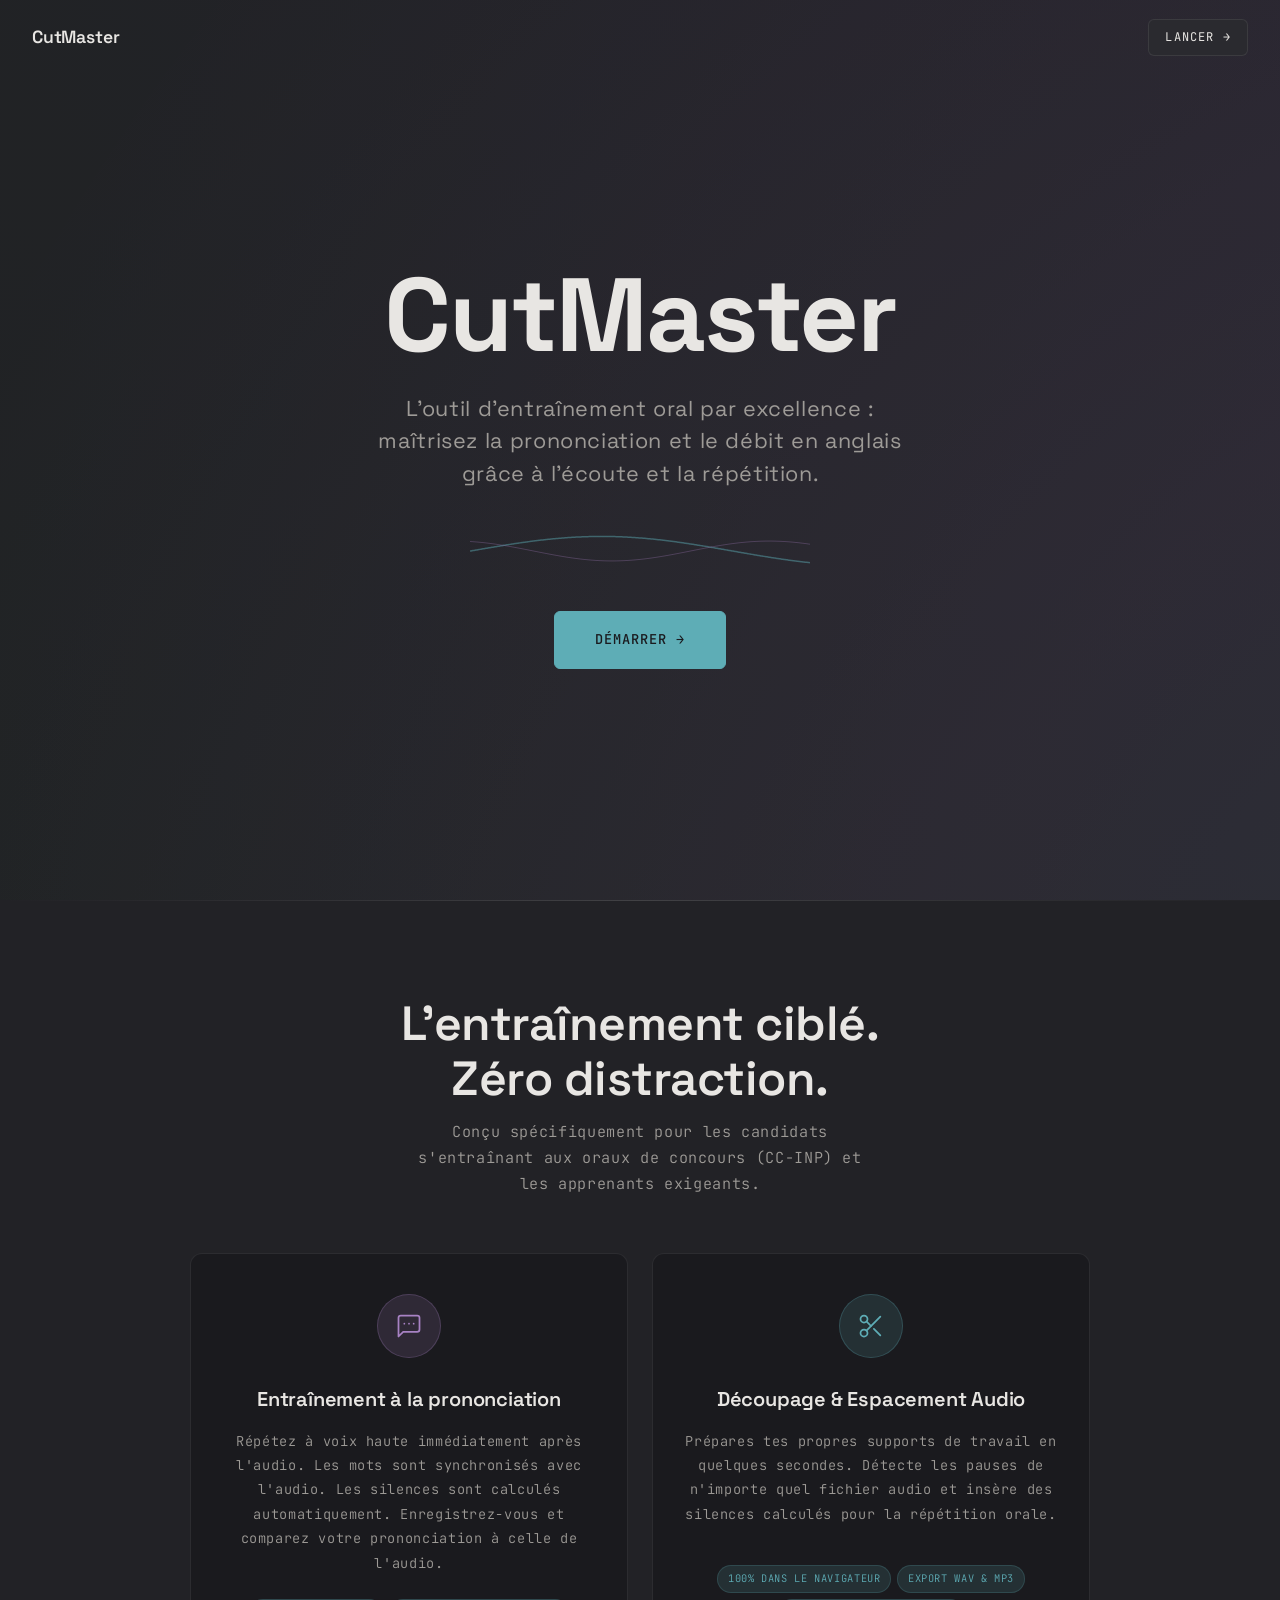
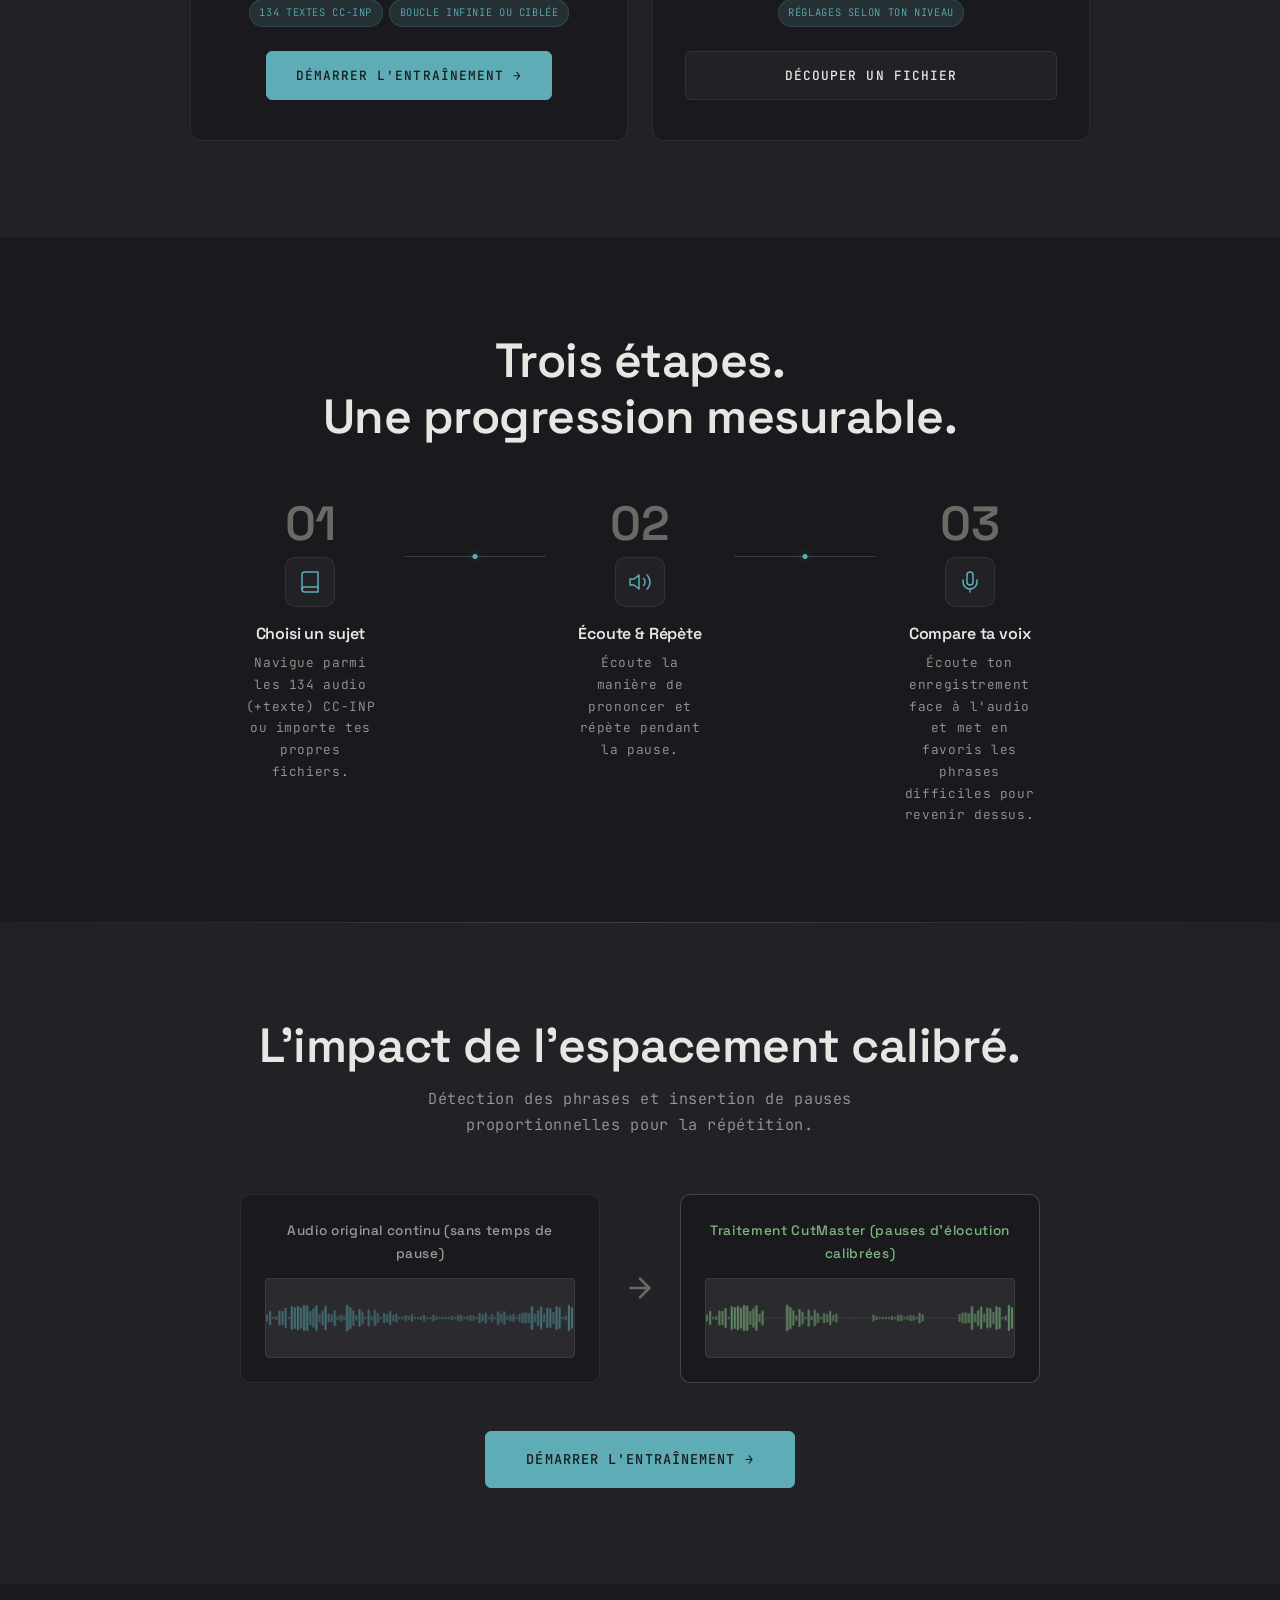
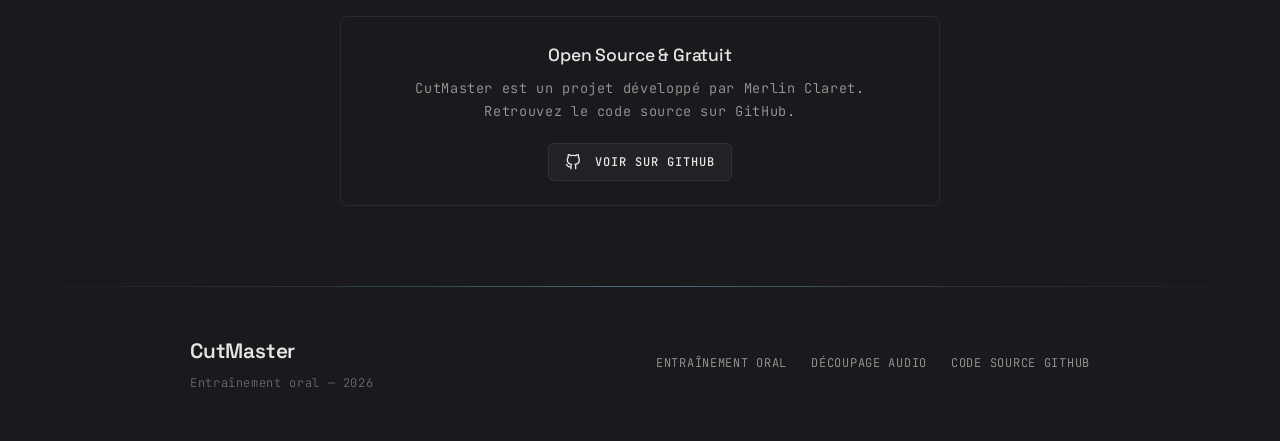
==== commit 7baf848c: "Diverses améliorations changement couleurs landing page. Changement des textes. Amélioration du play" ====
--- a/webapp/index.html
+++ b/webapp/index.html
@@ -1,64 +1,46 @@
 <!DOCTYPE html>
 <html lang="fr">
+
 <head>
     <meta charset="UTF-8">
     <meta name="viewport" content="width=device-width, initial-scale=1.0, viewport-fit=cover">
     <title>CutMaster — L'outil ultime d'entraînement oral</title>
-    <meta name="description" content="Entraînez votre prononciation avec CutMaster. Alignement texte-audio parfait et outil de découpage intelligent en option.">
+    <meta name="description"
+        content="Entraînez votre prononciation avec CutMaster. Alignement texte-audio parfait et outil de découpage intelligent en option.">
 
     <!-- Fonts -->
     <link rel="preconnect" href="https://fonts.googleapis.com">
     <link rel="preconnect" href="https://fonts.gstatic.com" crossorigin>
-    <link href="https://fonts.googleapis.com/css2?family=Space+Grotesk:wght@400;500;600;700&family=JetBrains+Mono:wght@300;400;500;700&display=swap" rel="stylesheet">
+    <link
+        href="https://fonts.googleapis.com/css2?family=Space+Grotesk:wght@400;500;600;700&family=JetBrains+Mono:wght@300;400;500;700&display=swap"
+        rel="stylesheet">
 
     <link rel="stylesheet" href="index.css">
 </head>
+
 <body>
 
     <!-- Floating Nav -->
     <nav class="nav" id="nav">
         <a href="#hero" class="nav-logo">CutMaster</a>
         <div class="nav-links">
-            <a href="#features">Outils</a>
-            <a href="#how-it-works">Process</a>
-            <a href="#demo">Démo</a>
             <a href="app.html" class="nav-cta">Lancer →</a>
         </div>
     </nav>
 
     <main>
-        <!-- ========== HERO (tall for scroll-driven animation) ========== -->
+        <!-- ========== HERO ========== -->
         <section id="hero" class="hero-section">
             <!-- Aurora bg -->
             <div class="hero-aurora"></div>
 
-            <!-- Particles -->
-            <canvas id="particle-canvas" class="particle-canvas"></canvas>
-
-            <!-- Sticky inner container for scroll-driven anim -->
-            <div class="hero-sticky">
-                <h1 id="kinetic-text" class="kinetic-text" aria-label="CutMaster" title="Cliquer ou faire défiler pour découvrir" tabindex="0" role="button"></h1>
-
-                <div class="hero-revealed" id="hero-revealed">
-                    <p class="hero-tagline">L'outil d'entraînement oral par excellence : maîtrisez la prononciation et le débit en anglais grâce au Shadowing synchronisé mot à mot.</p>
-                    <canvas id="hero-waveform" class="hero-waveform"></canvas>
-                    <div class="hero-actions">
-                        <a href="app.html" class="btn btn-primary btn-lg">Démarrer l'entraînement →</a>
-                        <a href="#features" class="btn btn-flat">Explorer les fonctionnalités</a>
-                    </div>
-                </div>
-
-                <!-- Scroll indicator (desktop mouse & mobile touch) inside sticky container -->
-                <div class="scroll-indicator" id="scroll-indicator" role="button" aria-label="Faire défiler pour explorer" tabindex="0">
-                    <div class="scroll-mouse" aria-hidden="true">
-                        <div class="scroll-wheel"></div>
-                    </div>
-                    <div class="scroll-touch" aria-hidden="true">
-                        <svg width="22" height="22" viewBox="0 0 24 24" fill="none" stroke="currentColor" stroke-width="2" stroke-linecap="round" stroke-linejoin="round">
-                            <path d="M7 13l5 5 5-5M7 6l5 5 5-5"/>
-                        </svg>
-                    </div>
-                    <span class="scroll-hint">Défiler</span>
+            <div class="hero-content">
+                <h1 class="hero-title">CutMaster</h1>
+                <p class="hero-tagline">L'outil d'entraînement oral par excellence : maîtrisez la prononciation et le
+                    débit en anglais grâce à l'écoute et la répétition.</p>
+                <canvas id="hero-waveform" class="hero-waveform"></canvas>
+                <div class="hero-actions">
+                    <a href="app.html" class="btn btn-primary btn-lg">Démarrer →</a>
                 </div>
             </div>
         </section>
@@ -66,45 +48,51 @@
         <!-- ========== FEATURES ========== -->
         <section id="features" class="features-section">
             <div class="section-header reveal">
-                <span class="section-label">Méthode & Outils</span>
                 <h2 class="section-title">L'entraînement ciblé.<br>Zéro distraction.</h2>
-                <p class="section-subtitle">Conçu spécifiquement pour les candidats aux oraux de concours (CC-INP) et les apprenants exigeants.</p>
+                <p class="section-subtitle">Conçu spécifiquement pour les candidats s'entraînant aux oraux de concours
+                    (CC-INP) et
+                    les apprenants exigeants.</p>
             </div>
 
             <div class="cards-container">
                 <article class="feature-card reveal">
                     <div class="icon-ring icon-ring--purple">
-                        <svg width="28" height="28" viewBox="0 0 24 24" fill="none" stroke="currentColor" stroke-width="1.5" stroke-linecap="round" stroke-linejoin="round">
-                            <path d="M21 15a2 2 0 0 1-2 2H7l-4 4V5a2 2 0 0 1 2-2h14a2 2 0 0 1 2 2z"/>
-                            <path d="M8 10h.01M12 10h.01M16 10h.01"/>
-                        </svg>
-                    </div>
-                    <h3>Entraînement au Shadowing</h3>
-                    <p>Répétez à voix haute immédiatement après le locuteur natif. Synchronisation mot à mot en direct, pauses proportionnelles automatiques, boucle réglable et enregistrement au micro pour vous réécouter.</p>
+                        <svg width="28" height="28" viewBox="0 0 24 24" fill="none" stroke="currentColor"
+                            stroke-width="1.5" stroke-linecap="round" stroke-linejoin="round">
+                            <path d="M21 15a2 2 0 0 1-2 2H7l-4 4V5a2 2 0 0 1 2-2h14a2 2 0 0 1 2 2z" />
+                            <path d="M8 10h.01M12 10h.01M16 10h.01" />
+                        </svg>
+                    </div>
+                    <h3>Entraînement à la prononciation</h3>
+                    <p>Répétez à voix haute immédiatement après l'audio. Les mots sont synchronisés avec l'audio. Les
+                        silences sont calculés automatiquement. Enregistrez-vous et comparez votre prononciation à celle
+                        de l'audio.</p>
                     <div class="tags">
                         <span>134 Textes CC-INP</span>
-                        <span>Karaoké mot à mot</span>
-                        <span>Micro comparatif</span>
                         <span>Boucle infinie ou ciblée</span>
                     </div>
-                    <a href="app.html" class="btn btn-primary">Lancer l'entraînement →</a>
+                    <a href="app.html" class="btn btn-primary">Démarrer l'entraînement →</a>
                 </article>
 
                 <article class="feature-card reveal" style="transition-delay: 0.12s;">
                     <div class="icon-ring">
-                        <svg width="28" height="28" viewBox="0 0 24 24" fill="none" stroke="currentColor" stroke-width="1.5" stroke-linecap="round" stroke-linejoin="round">
-                            <circle cx="6" cy="6" r="3"/><circle cx="6" cy="18" r="3"/>
-                            <line x1="20" y1="4" x2="8.12" y2="15.88"/>
-                            <line x1="14.47" y1="14.48" x2="20" y2="20"/>
-                            <line x1="8.12" y1="8.12" x2="12" y2="12"/>
+                        <svg width="28" height="28" viewBox="0 0 24 24" fill="none" stroke="currentColor"
+                            stroke-width="1.5" stroke-linecap="round" stroke-linejoin="round">
+                            <circle cx="6" cy="6" r="3" />
+                            <circle cx="6" cy="18" r="3" />
+                            <line x1="20" y1="4" x2="8.12" y2="15.88" />
+                            <line x1="14.47" y1="14.48" x2="20" y2="20" />
+                            <line x1="8.12" y1="8.12" x2="12" y2="12" />
                         </svg>
                     </div>
                     <h3>Découpage & Espacement Audio</h3>
-                    <p>Préparez vos propres supports de travail en quelques secondes. Détectez automatiquement les pauses de n'importe quel fichier audio et insérez des silences calculés pour la répétition orale.</p>
+                    <p>Prépares tes propres supports de travail en quelques secondes. Détecte les pauses de
+                        n'importe quel fichier audio et insère des silences calculés pour la répétition
+                        orale.</p>
                     <div class="tags">
                         <span>100% dans le navigateur</span>
                         <span>Export WAV & MP3</span>
-                        <span>Presets débutant / avancé</span>
+                        <span>Réglages selon ton niveau</span>
                     </div>
                     <a href="app.html#decoupage" class="btn btn-flat">Découper un fichier</a>
                 </article>
@@ -114,7 +102,6 @@
         <!-- ========== HOW IT WORKS ========== -->
         <section id="how-it-works" class="steps-section">
             <div class="section-header reveal">
-                <span class="section-label">Parcours</span>
                 <h2 class="section-title">Trois étapes.<br>Une progression mesurable.</h2>
             </div>
 
@@ -122,13 +109,14 @@
                 <div class="step reveal">
                     <div class="step-number">01</div>
                     <div class="step-icon-box">
-                        <svg width="24" height="24" viewBox="0 0 24 24" fill="none" stroke="currentColor" stroke-width="1.5" stroke-linecap="round" stroke-linejoin="round">
-                            <path d="M4 19.5A2.5 2.5 0 0 1 6.5 17H20"/>
-                            <path d="M6.5 2H20v20H6.5A2.5 2.5 0 0 1 4 19.5v-15A2.5 2.5 0 0 1 6.5 2z"/>
-                        </svg>
-                    </div>
-                    <h3>Choisissez un sujet</h3>
-                    <p>Naviguez parmi les 134 annales officielles ou importez vos fichiers personnalisés.</p>
+                        <svg width="24" height="24" viewBox="0 0 24 24" fill="none" stroke="currentColor"
+                            stroke-width="1.5" stroke-linecap="round" stroke-linejoin="round">
+                            <path d="M4 19.5A2.5 2.5 0 0 1 6.5 17H20" />
+                            <path d="M6.5 2H20v20H6.5A2.5 2.5 0 0 1 4 19.5v-15A2.5 2.5 0 0 1 6.5 2z" />
+                        </svg>
+                    </div>
+                    <h3>Choisi un sujet</h3>
+                    <p>Navigue parmi les 134 audio (+texte) CC-INP ou importe tes propres fichiers.</p>
                 </div>
 
                 <div class="step-line reveal" style="transition-delay: 0.05s;"></div>
@@ -136,13 +124,14 @@
                 <div class="step reveal" style="transition-delay: 0.1s;">
                     <div class="step-number">02</div>
                     <div class="step-icon-box">
-                        <svg width="24" height="24" viewBox="0 0 24 24" fill="none" stroke="currentColor" stroke-width="1.5" stroke-linecap="round" stroke-linejoin="round">
-                            <polygon points="11 5 6 9 2 9 2 15 6 15 11 19 11 5"/>
-                            <path d="M19.07 4.93a10 10 0 0 1 0 14.14M15.54 8.46a5 5 0 0 1 0 7.07"/>
-                        </svg>
-                    </div>
-                    <h3>Écoutez & Répétez</h3>
-                    <p>Suivez le mot à mot karaoké, répétez pendant la pause et ajustez la vitesse à volonté.</p>
+                        <svg width="24" height="24" viewBox="0 0 24 24" fill="none" stroke="currentColor"
+                            stroke-width="1.5" stroke-linecap="round" stroke-linejoin="round">
+                            <polygon points="11 5 6 9 2 9 2 15 6 15 11 19 11 5" />
+                            <path d="M19.07 4.93a10 10 0 0 1 0 14.14M15.54 8.46a5 5 0 0 1 0 7.07" />
+                        </svg>
+                    </div>
+                    <h3>Écoute & Répète</h3>
+                    <p>Écoute la manière de prononcer et répète pendant la pause.</p>
                 </div>
 
                 <div class="step-line reveal" style="transition-delay: 0.15s;"></div>
@@ -150,14 +139,16 @@
                 <div class="step reveal" style="transition-delay: 0.2s;">
                     <div class="step-number">03</div>
                     <div class="step-icon-box">
-                        <svg width="24" height="24" viewBox="0 0 24 24" fill="none" stroke="currentColor" stroke-width="1.5" stroke-linecap="round" stroke-linejoin="round">
-                            <path d="M12 2a3 3 0 0 0-3 3v7a3 3 0 0 0 6 0V5a3 3 0 0 0-3-3z"/>
-                            <path d="M19 10v2a7 7 0 0 1-14 0v-2"/>
-                            <line x1="12" y1="19" x2="12" y2="22"/>
-                        </svg>
-                    </div>
-                    <h3>Comparez votre voix</h3>
-                    <p>Écoutez votre enregistrement face au natif, marquez les phrases dures en favoris.</p>
+                        <svg width="24" height="24" viewBox="0 0 24 24" fill="none" stroke="currentColor"
+                            stroke-width="1.5" stroke-linecap="round" stroke-linejoin="round">
+                            <path d="M12 2a3 3 0 0 0-3 3v7a3 3 0 0 0 6 0V5a3 3 0 0 0-3-3z" />
+                            <path d="M19 10v2a7 7 0 0 1-14 0v-2" />
+                            <line x1="12" y1="19" x2="12" y2="22" />
+                        </svg>
+                    </div>
+                    <h3>Compare ta voix</h3>
+                    <p>Écoute ton enregistrement face à l'audio et met en favoris les phrases difficiles pour revenir
+                        dessus.</p>
                 </div>
             </div>
         </section>
@@ -165,9 +156,9 @@
         <!-- ========== DEMO ========== -->
         <section id="demo" class="demo-section">
             <div class="section-header reveal">
-                <span class="section-label">Aperçu</span>
                 <h2 class="section-title">L'impact de l'espacement calibré.</h2>
-                <p class="section-subtitle">Détection des phrases et insertion de pauses proportionnelles pour la répétition vocale.</p>
+                <p class="section-subtitle">Détection des phrases et insertion de pauses proportionnelles pour la
+                    répétition.</p>
             </div>
 
             <div class="demo-container reveal">
@@ -177,8 +168,9 @@
                 </div>
 
                 <div class="demo-arrow-container">
-                    <svg width="32" height="32" viewBox="0 0 24 24" fill="none" stroke="currentColor" stroke-width="2" stroke-linecap="round" stroke-linejoin="round">
-                        <path d="M5 12h14M12 5l7 7-7 7"/>
+                    <svg width="32" height="32" viewBox="0 0 24 24" fill="none" stroke="currentColor" stroke-width="2"
+                        stroke-linecap="round" stroke-linejoin="round">
+                        <path d="M5 12h14M12 5l7 7-7 7" />
                     </svg>
                 </div>
 
@@ -189,7 +181,28 @@
             </div>
 
             <div class="demo-cta reveal" style="transition-delay: 0.1s;">
-                <a href="app.html" class="btn btn-primary btn-lg">Accéder directement à l'application →</a>
+                <a href="app.html" class="btn btn-primary btn-lg">Démarrer l'entraînement →</a>
+            </div>
+        </section>
+
+        <!-- ========== AUTHOR ========== -->
+        <section id="author" class="author-section">
+            <div class="author-container reveal">
+                <h2 class="author-title">Open Source & Gratuit</h2>
+                <p class="author-desc">CutMaster est un projet développé par Merlin Claret. Retrouvez le code source sur
+                    GitHub.</p>
+                <div class="author-actions">
+                    <a href="https://github.com/CermP/Cutmaster" target="_blank" rel="noopener"
+                        class="btn btn-flat btn-sm">
+                        <svg width="16" height="16" viewBox="0 0 24 24" fill="none" stroke="currentColor"
+                            stroke-width="2" stroke-linecap="round" stroke-linejoin="round" style="margin-right: 6px;">
+                            <path
+                                d="M9 19c-5 1.5-5-2.5-7-3m14 6v-3.87a3.37 3.37 0 0 0-.94-2.61c3.14-.35 6.44-1.54 6.44-7A5.44 5.44 0 0 0 20 4.77 5.07 5.07 0 0 0 19.91 1S18.73.65 16 2.48a13.38 13.38 0 0 0-7 0C6.27.65 5.09 1 5.09 1A5.07 5.07 0 0 0 5 4.77a5.44 5.44 0 0 0-1.5 3.78c0 5.42 3.3 6.61 6.44 7A3.37 3.37 0 0 0 9 18.13V22">
+                            </path>
+                        </svg>
+                        Voir sur GitHub
+                    </a>
+                </div>
             </div>
         </section>
     </main>
@@ -200,7 +213,7 @@
         <div class="footer-content">
             <div class="footer-brand">
                 <span class="footer-logo">CutMaster</span>
-                <p class="footer-tagline">Entraînement oral & Shadowing — 2026</p>
+                <p class="footer-tagline">Entraînement oral — 2026</p>
             </div>
             <nav class="footer-nav">
                 <a href="app.html">Entraînement Oral</a>
@@ -212,4 +225,5 @@
 
     <script src="index.js"></script>
 </body>
-</html>
+
+</html>
--- a/webapp/index.css
+++ b/webapp/index.css
@@ -1,38 +1,43 @@
-/* ==========================================
-   CutMaster Landing — Nord Theme Dark Mode
-   ========================================== */
+/* ============================================================
+   CutMaster Landing — Design System & Styles
+   Palette aligned with CutMaster App (app.css):
+   Warm neutral dark (#1a1a1e) & teal accent (#5eadb6)
+   ============================================================ */
 
 :root {
-    /* Polar Night */
-    --nord0: #2E3440;
-    --nord1: #3B4252;
-    --nord2: #434C5E;
-    --nord3: #4C566A;
-
-    /* Snow Storm */
-    --nord4: #D8DEE9;
-    --nord5: #E5E9F0;
-    --nord6: #ECEFF4;
-
-    /* Frost */
-    --nord7: #8FBCBB;
-    --nord8: #88C0D0;
-    --nord9: #81A1C1;
-    --nord10: #5E81AC;
-
-    /* Aurora */
-    --nord11: #BF616A;
-    --nord12: #D08770;
-    --nord13: #EBCB8B;
-    --nord14: #A3BE8C;
-    --nord15: #B48EAD;
+    /* Neutrals (warm dark) */
+    --bg:             #1a1a1e;
+    --bg-raised:      #222226;
+    --bg-inset:       #2a2a2f;
+    --border:         rgba(255, 255, 255, 0.08);
+    --border-strong:  rgba(255, 255, 255, 0.14);
+
+    /* Text */
+    --text-primary:   #e8e6e3;
+    --text-secondary: #9e9b97;
+    --text-tertiary:  #6b6965;
+
+    /* Accent */
+    --accent:         #5eadb6;
+    --accent-dim:     rgba(94, 173, 182, 0.15);
+    --accent-glow:    rgba(94, 173, 182, 0.30);
+
+    /* Semantic */
+    --green:          #7db87e;
+    --green-dim:      rgba(125, 184, 126, 0.15);
+    --amber:          #d4a953;
+    --amber-dim:      rgba(212, 169, 83, 0.15);
+    --red:            #c45c5c;
+    --red-dim:        rgba(196, 92, 92, 0.15);
+    --purple:         #a882c4;
+    --purple-dim:     rgba(168, 130, 196, 0.15);
 
     /* Fonts */
-    --font-display: 'Space Grotesk', sans-serif;
-    --font-body: 'JetBrains Mono', monospace;
+    --font-display:   'Space Grotesk', sans-serif;
+    --font-body:      'JetBrains Mono', monospace;
 
     /* Easing */
-    --ease-out-expo: cubic-bezier(0.16, 1, 0.3, 1);
+    --ease-out-expo:  cubic-bezier(0.16, 1, 0.3, 1);
 }
 
 /* --- Reset --- */
@@ -44,8 +49,8 @@
 
 html {
     scroll-behavior: smooth;
-    background-color: var(--nord0);
-    color: var(--nord4);
+    background-color: var(--bg);
+    color: var(--text-primary);
     font-family: var(--font-body);
     font-size: 16px;
     letter-spacing: 0.04em;
@@ -56,11 +61,12 @@
 }
 
 body {
-    background-color: var(--nord0);
+    background-color: var(--bg);
     min-height: 100vh;
     min-height: 100dvh;
     overflow-x: clip;
     line-height: 1.7;
+    color: var(--text-primary);
 }
 
 @supports not (overflow-x: clip) {
@@ -71,22 +77,22 @@
 
 /* --- Scrollbar --- */
 ::-webkit-scrollbar { width: 8px; }
-::-webkit-scrollbar-track { background: var(--nord0); }
-::-webkit-scrollbar-thumb { background: var(--nord3); border-radius: 4px; }
-::-webkit-scrollbar-thumb:hover { background: var(--nord9); }
+::-webkit-scrollbar-track { background: var(--bg); }
+::-webkit-scrollbar-thumb { background: var(--border-strong); border-radius: 4px; }
+::-webkit-scrollbar-thumb:hover { background: var(--text-tertiary); }
 @supports (scrollbar-color: auto) {
-    html { scrollbar-color: var(--nord3) var(--nord0); }
+    html { scrollbar-color: var(--border-strong) var(--bg); }
 }
 
 /* --- Selection --- */
 ::selection {
-    background: var(--nord8);
-    color: var(--nord0);
+    background: var(--accent-dim);
+    color: var(--text-primary);
 }
 
 /* --- Focus --- */
 *:focus-visible {
-    outline: 2px solid var(--nord8);
+    outline: 2px solid var(--accent);
     outline-offset: 3px;
 }
 
@@ -104,23 +110,23 @@
     font-weight: 500;
     text-transform: uppercase;
     letter-spacing: 0.15em;
-    color: var(--nord8);
-    background: rgba(136, 192, 208, 0.08);
+    color: var(--accent);
+    background: var(--accent-dim);
     padding: 0.3rem 0.9rem;
     border-radius: 100px;
-    border: 1px solid rgba(136, 192, 208, 0.15);
+    border: 1px solid rgba(94, 173, 182, 0.25);
     margin-bottom: 0.8rem;
 }
 
 .section-title {
     font-size: clamp(1.8rem, 4.5vw, 3rem);
-    color: var(--nord6);
+    color: var(--text-primary);
     line-height: 1.15;
     margin-bottom: 0.8rem;
 }
 
 .section-subtitle {
-    color: var(--nord4);
+    color: var(--text-secondary);
     font-size: 0.95rem;
     max-width: 480px;
     margin: 0 auto;
@@ -147,22 +153,22 @@
 }
 
 .nav.scrolled {
-    background: rgba(46, 52, 64, 0.9);
+    background: rgba(26, 26, 30, 0.92);
     backdrop-filter: blur(16px);
     -webkit-backdrop-filter: blur(16px);
-    border-bottom: 1px solid rgba(76, 86, 106, 0.2);
+    border-bottom: 1px solid var(--border);
     padding: 0.8rem 2rem;
 }
 
 .nav-logo {
     font-size: 1.1rem;
-    color: var(--nord6);
+    color: var(--text-primary);
     text-decoration: none;
-    transition: color 0.2s;
+    transition: color 0.2s ease;
 }
 
 .nav-logo:hover {
-    color: var(--nord8);
+    color: var(--accent);
 }
 
 .nav-links {
@@ -172,30 +178,35 @@
 }
 
 .nav-links a {
-    color: var(--nord4);
+    color: var(--text-secondary);
     text-decoration: none;
     font-size: 0.75rem;
     font-weight: 400;
     text-transform: uppercase;
     letter-spacing: 0.1em;
-    transition: color 0.2s;
-}
-
-.nav-links a:hover { color: var(--nord6); }
+    transition: color 0.2s ease;
+}
+
+.nav-links a:hover {
+    color: var(--text-primary);
+}
 
 .nav-cta {
-    background: var(--nord2) !important;
-    color: var(--nord5) !important;
+    background: var(--bg-inset) !important;
+    color: var(--text-primary) !important;
+    border: 1px solid var(--border);
     padding: 0.45rem 1rem;
     border-radius: 6px;
+    transition: all 0.2s ease;
 }
 
 .nav-cta:hover {
-    background: var(--nord3) !important;
-    color: var(--nord6) !important;
-}
-
-/* --- Buttons (FLAT, NO GRADIENTS) --- */
+    background: var(--accent) !important;
+    color: var(--bg) !important;
+    border-color: var(--accent) !important;
+}
+
+/* --- Buttons --- */
 .btn {
     display: inline-flex;
     align-items: center;
@@ -208,35 +219,45 @@
     letter-spacing: 0.08em;
     text-decoration: none;
     border-radius: 6px;
-    border: none;
+    border: 1px solid transparent;
     cursor: pointer;
     transition: all 0.2s ease;
 }
 
 .btn-primary {
-    background: var(--nord8);
-    color: var(--nord0);
+    background: var(--accent);
+    color: var(--bg);
+    border-color: var(--accent);
 }
 
 .btn-primary:hover {
-    background: var(--nord7);
+    filter: brightness(1.1);
     transform: translateY(-1px);
+    box-shadow: 0 4px 18px var(--accent-dim);
 }
 
 .btn-primary:active {
     transform: translateY(0);
+    filter: brightness(0.95);
 }
 
 .btn-flat {
-    background: var(--nord2);
-    color: var(--nord5);
+    background: var(--bg-raised);
+    color: var(--text-primary);
+    border: 1px solid var(--border);
     width: 100%;
     justify-content: center;
 }
 
 .btn-flat:hover {
-    background: var(--nord3);
-    color: var(--nord6);
+    background: var(--bg-inset);
+    border-color: var(--border-strong);
+    color: var(--text-primary);
+    transform: translateY(-1px);
+}
+
+.btn-flat:active {
+    transform: translateY(0);
 }
 
 .btn-lg {
@@ -257,43 +278,40 @@
 }
 
 /* ======================
-   HERO — Scroll-Driven
+   HERO
    ====================== */
 .hero-section {
     position: relative;
-    /* Desktop: 230vh gives smooth scroll travel */
-    height: 230vh;
-    /* Do NOT set overflow: hidden on .hero-section as it breaks position: sticky on iOS Safari and mobile */
-}
-
-@media (max-width: 768px) {
-    .hero-section {
-        /* Mobile: 160vh gives exactly 1-2 natural thumb swipes */
-        height: 160vh;
-    }
-}
-
-/* Aurora */
+    min-height: 100vh;
+    min-height: 100dvh;
+    display: flex;
+    align-items: center;
+    justify-content: center;
+    padding: 7rem 1.5rem 5rem;
+    overflow: hidden;
+    background: var(--bg);
+}
+
+/* Ambient glow */
 .hero-aurora {
-    position: fixed;
+    position: absolute;
     top: -50%;
     left: -50%;
     width: 200%;
     height: 200%;
-    background: linear-gradient(
-        45deg,
-        var(--nord10),
-        var(--nord9),
-        var(--nord8),
-        var(--nord7),
-        var(--nord10)
-    );
-    background-size: 300% 300%;
+    background: radial-gradient(circle at 50% 50%, rgba(94, 173, 182, 0.18), rgba(168, 130, 196, 0.12), transparent 70%),
+                linear-gradient(
+                    45deg,
+                    rgba(94, 173, 182, 0.12),
+                    rgba(125, 184, 126, 0.08),
+                    rgba(168, 130, 196, 0.12),
+                    rgba(94, 173, 182, 0.12)
+                );
+    background-size: 200% 200%;
     animation: aurora 25s ease infinite;
-    opacity: 0.1;
+    opacity: 0.7;
     z-index: 0;
     pointer-events: none;
-    will-change: transform;
 }
 
 @keyframes aurora {
@@ -301,134 +319,42 @@
     50% { background-position: 100% 50%; }
 }
 
-/* Particles */
-.particle-canvas {
-    position: fixed;
-    top: 0;
-    left: 0;
-    width: 100%;
-    height: 100vh;
-    height: 100dvh;
-    z-index: 1;
-    pointer-events: none;
-}
-
-/* Sticky container holds the kinetic text centered on screen */
-.hero-sticky {
-    position: -webkit-sticky;
-    position: sticky;
-    top: 0;
-    left: 0;
-    width: 100%;
-    height: 100vh;
-    height: 100dvh;
-    display: flex;
-    align-items: center;
-    justify-content: center;
+.hero-content {
+    position: relative;
     z-index: 2;
-    perspective: 800px;
-    -webkit-perspective: 800px;
-    perspective-origin: center center;
-    -webkit-perspective-origin: center center;
-    overflow: hidden; /* Clips letters safely inside viewport so no horizontal scrollbars occur */
-    contain: layout paint;
-}
-
-/* Kinetic text */
-.kinetic-text {
-    font-family: var(--font-display);
-    font-size: clamp(2.8rem, 11vw, 8.5rem);
-    font-weight: 700;
-    color: var(--nord6);
-    display: flex;
-    justify-content: center;
-    align-items: center;
-    transform-style: preserve-3d;
-    -webkit-transform-style: preserve-3d;
-    line-height: 1;
-    position: absolute;
-    top: 50%;
-    left: 50%;
-    transform: translate(-50%, -50%);
-    -webkit-transform: translate(-50%, -50%);
+    display: flex;
+    flex-direction: column;
+    align-items: center;
+    gap: 1.6rem;
+    max-width: 680px;
     width: 100%;
     text-align: center;
-    will-change: transform, opacity;
-    cursor: pointer;
-    user-select: none;
-    -webkit-user-select: none;
-    -webkit-tap-highlight-color: transparent;
-    z-index: 5;
-    transition: opacity 0.3s ease;
-}
-
-.kinetic-text .letter {
-    display: inline-block;
-    will-change: transform, opacity;
-    transform-style: preserve-3d;
-    -webkit-transform-style: preserve-3d;
-    backface-visibility: hidden;
-    -webkit-backface-visibility: hidden;
-    animation: letterIntro 0.7s var(--ease-out-expo) backwards;
-    animation-delay: calc(var(--i, 0) * 0.05s + 0.08s);
-}
-
-@keyframes letterIntro {
-    0% {
-        opacity: 0;
-        transform: translate3d(0, 24px, -80px) scale(0.92);
-        -webkit-transform: translate3d(0, 24px, -80px) scale(0.92);
-    }
-    100% {
-        opacity: 1;
-        transform: translate3d(0, 0, 0) scale(1);
-        -webkit-transform: translate3d(0, 0, 0) scale(1);
-    }
-}
-
-/* Revealed content */
-.hero-revealed {
-    position: absolute;
-    top: 50%;
-    left: 50%;
-    transform: translate(-50%, -50%) scale(0.95);
-    -webkit-transform: translate(-50%, -50%) scale(0.95);
-    opacity: 0;
-    pointer-events: none;
-    width: 100%;
-    max-width: 580px;
-    padding: 0 1.5rem;
-    display: flex;
-    flex-direction: column;
-    align-items: center;
-    gap: 1.5rem;
-    transition: opacity 0.5s cubic-bezier(0.16, 1, 0.3, 1), transform 0.5s cubic-bezier(0.16, 1, 0.3, 1);
-    -webkit-transition: opacity 0.5s cubic-bezier(0.16, 1, 0.3, 1), -webkit-transform 0.5s cubic-bezier(0.16, 1, 0.3, 1);
-    z-index: 6;
-}
-
-.hero-revealed.active {
-    opacity: 1;
-    pointer-events: auto;
-    transform: translate(-50%, -50%) scale(1);
-    -webkit-transform: translate(-50%, -50%) scale(1);
+}
+
+.hero-title {
+    font-family: var(--font-display);
+    font-size: clamp(3rem, 11vw, 6.5rem);
+    font-weight: 700;
+    color: var(--text-primary);
+    line-height: 1;
+    letter-spacing: -0.02em;
 }
 
 .hero-tagline {
     font-family: var(--font-display);
-    font-size: clamp(1rem, 2.5vw, 1.4rem);
+    font-size: clamp(1.05rem, 2.5vw, 1.35rem);
     font-weight: 400;
-    color: var(--nord5);
-    max-width: 550px;
+    color: var(--text-secondary);
+    max-width: 580px;
     text-align: center;
-    padding: 0 1rem;
-    line-height: 1.4;
+    padding: 0 0.5rem;
+    line-height: 1.5;
 }
 
 .hero-waveform {
     width: min(340px, 80vw);
     height: 70px;
-    opacity: 0.7;
+    opacity: 0.85;
 }
 
 .hero-actions {
@@ -438,69 +364,6 @@
     gap: 1rem;
     flex-wrap: wrap;
     width: 100%;
-}
-
-/* Scroll indicator (absolute inside hero-sticky to prevent Safari fixed bar artifacts) */
-.scroll-indicator {
-    position: absolute;
-    bottom: max(2rem, calc(env(safe-area-inset-bottom, 0px) + 1.5rem));
-    left: 50%;
-    transform: translateX(-50%);
-    -webkit-transform: translateX(-50%);
-    z-index: 10;
-    opacity: 0.6;
-    transition: opacity 0.35s ease, transform 0.25s ease;
-    cursor: pointer;
-    display: flex;
-    flex-direction: column;
-    align-items: center;
-    gap: 0.35rem;
-    -webkit-tap-highlight-color: transparent;
-    user-select: none;
-    -webkit-user-select: none;
-}
-
-.scroll-indicator:hover, .scroll-indicator:focus-visible {
-    opacity: 0.95;
-    transform: translateX(-50%) translateY(2px);
-    -webkit-transform: translateX(-50%) translateY(2px);
-}
-
-.scroll-mouse {
-    width: 24px;
-    height: 38px;
-    border: 2px solid var(--nord3);
-    border-radius: 12px;
-    display: flex;
-    justify-content: center;
-    padding-top: 7px;
-}
-
-.scroll-wheel {
-    width: 3px;
-    height: 7px;
-    background: var(--nord8);
-    border-radius: 2px;
-    animation: scrollPulse 2s infinite;
-}
-
-.scroll-touch {
-    display: none;
-    color: var(--nord8);
-}
-
-.scroll-hint {
-    font-size: 0.65rem;
-    text-transform: uppercase;
-    letter-spacing: 0.14em;
-    color: var(--nord4);
-    font-family: var(--font-body);
-}
-
-@keyframes scrollPulse {
-    0% { opacity: 1; transform: translateY(0); }
-    50% { opacity: 0.2; transform: translateY(7px); }
-    100% { opacity: 1; transform: translateY(0); }
 }
 
 /* ======================
@@ -509,7 +372,7 @@
 .features-section {
     position: relative;
     padding: 6rem 2rem;
-    background: var(--nord1);
+    background: var(--bg-raised);
 }
 
 .features-section::before {
@@ -519,7 +382,7 @@
     left: 0;
     right: 0;
     height: 1px;
-    background: linear-gradient(90deg, transparent, var(--nord3), transparent);
+    background: linear-gradient(90deg, transparent, var(--border-strong), transparent);
 }
 
 .cards-container {
@@ -537,49 +400,49 @@
 }
 
 .feature-card {
-    background: var(--nord2);
-    border: 1px solid var(--nord3);
+    background: var(--bg);
+    border: 1px solid var(--border);
     border-radius: 12px;
     padding: 2.5rem 2rem;
     text-align: center;
     display: flex;
     flex-direction: column;
     align-items: center;
-    transition: border-color 0.3s, transform 0.3s;
+    transition: border-color 0.25s ease, box-shadow 0.25s ease;
 }
 
 .feature-card:hover {
-    border-color: var(--nord8);
-    transform: translateY(-4px);
+    border-color: var(--border-strong);
+    box-shadow: 0 8px 30px rgba(0, 0, 0, 0.25);
 }
 
 .icon-ring {
     width: 64px;
     height: 64px;
     border-radius: 50%;
-    background: rgba(136, 192, 208, 0.08);
-    border: 1px solid rgba(136, 192, 208, 0.15);
+    background: var(--accent-dim);
+    border: 1px solid rgba(94, 173, 182, 0.25);
     display: flex;
     align-items: center;
     justify-content: center;
     margin-bottom: 1.5rem;
-    color: var(--nord8);
+    color: var(--accent);
 }
 
 .icon-ring--purple {
-    background: rgba(180, 142, 173, 0.08);
-    border-color: rgba(180, 142, 173, 0.15);
-    color: var(--nord15);
+    background: var(--purple-dim);
+    border-color: rgba(168, 130, 196, 0.25);
+    color: var(--purple);
 }
 
 .feature-card h3 {
     font-size: 1.25rem;
-    color: var(--nord6);
+    color: var(--text-primary);
     margin-bottom: 0.8rem;
 }
 
 .feature-card p {
-    color: var(--nord4);
+    color: var(--text-secondary);
     margin-bottom: 1.5rem;
     flex-grow: 1;
     font-size: 0.85rem;
@@ -595,12 +458,12 @@
 }
 
 .tags span {
-    background: rgba(136, 192, 208, 0.06);
-    color: var(--nord9);
+    background: var(--accent-dim);
+    color: var(--accent);
     font-size: 0.65rem;
     padding: 0.25rem 0.6rem;
     border-radius: 100px;
-    border: 1px solid rgba(136, 192, 208, 0.1);
+    border: 1px solid rgba(94, 173, 182, 0.2);
     text-transform: uppercase;
     letter-spacing: 0.06em;
 }
@@ -610,7 +473,7 @@
    ====================== */
 .steps-section {
     padding: 6rem 2rem;
-    background: var(--nord0);
+    background: var(--bg);
 }
 
 .steps-container {
@@ -637,7 +500,7 @@
 
 .step-number {
     font-size: clamp(2rem, 5vw, 3rem);
-    color: var(--nord3);
+    color: var(--text-tertiary);
     margin-bottom: 0.6rem;
     line-height: 1;
 }
@@ -645,29 +508,24 @@
 .step-icon-box {
     width: 50px;
     height: 50px;
-    background: var(--nord1);
-    border: 1px solid var(--nord3);
+    background: var(--bg-raised);
+    border: 1px solid var(--border);
     border-radius: 10px;
     display: flex;
     align-items: center;
     justify-content: center;
     margin: 0 auto 0.8rem;
-    color: var(--nord8);
-    transition: border-color 0.2s;
-}
-
-.step:hover .step-icon-box {
-    border-color: var(--nord8);
+    color: var(--accent);
 }
 
 .step h3 {
-    color: var(--nord6);
+    color: var(--text-primary);
     font-size: 1rem;
     margin-bottom: 0.3rem;
 }
 
 .step p {
-    color: var(--nord4);
+    color: var(--text-secondary);
     font-size: 0.8rem;
 }
 
@@ -678,7 +536,7 @@
         display: block;
         flex-grow: 1;
         height: 1px;
-        background: var(--nord3);
+        background: var(--border-strong);
         margin-top: 3.5rem;
         position: relative;
     }
@@ -689,15 +547,16 @@
         left: 50%;
         width: 5px;
         height: 5px;
-        background: var(--nord8);
+        background: var(--accent);
         border-radius: 50%;
         transform: translateX(-50%);
+        box-shadow: 0 0 8px var(--accent-glow);
         animation: dotPulse 2.5s infinite;
     }
 }
 
 @keyframes dotPulse {
-    0%, 100% { opacity: 0.2; }
+    0%, 100% { opacity: 0.3; }
     50% { opacity: 1; }
 }
 
@@ -706,7 +565,7 @@
    ====================== */
 .demo-section {
     padding: 6rem 2rem;
-    background: var(--nord1);
+    background: var(--bg-raised);
     position: relative;
 }
 
@@ -717,7 +576,7 @@
     left: 0;
     right: 0;
     height: 1px;
-    background: linear-gradient(90deg, transparent, var(--nord3), transparent);
+    background: linear-gradient(90deg, transparent, var(--border-strong), transparent);
 }
 
 .demo-container {
@@ -738,34 +597,35 @@
 
 .demo-box {
     flex: 1;
-    background: var(--nord0);
+    background: var(--bg);
     padding: 1.5rem;
     border-radius: 10px;
-    border: 1px solid var(--nord3);
+    border: 1px solid var(--border);
     width: 100%;
 }
 
 .demo-box--after {
-    border-color: rgba(163, 190, 140, 0.25);
+    border-color: rgba(125, 184, 126, 0.3);
 }
 
 .demo-label {
     font-family: var(--font-display);
     font-size: 0.85rem;
     font-weight: 500;
-    color: var(--nord4);
+    color: var(--text-secondary);
     margin-bottom: 0.8rem;
     text-align: center;
 }
 
 .demo-box--after .demo-label {
-    color: var(--nord14);
+    color: var(--green);
 }
 
 .demo-canvas {
     width: 100%;
     height: 80px;
-    background: rgba(59, 66, 82, 0.2);
+    background: var(--bg-inset);
+    border: 1px solid var(--border);
     border-radius: 4px;
     display: block;
 }
@@ -774,7 +634,7 @@
     display: flex;
     align-items: center;
     justify-content: center;
-    color: var(--nord3);
+    color: var(--text-tertiary);
 }
 
 .demo-cta {
@@ -785,6 +645,51 @@
     .demo-arrow-container svg {
         transform: rotate(90deg);
     }
+}
+
+/* ======================
+   AUTHOR
+   ====================== */
+.author-section {
+    padding: 2rem 2rem 5rem;
+    background: var(--bg);
+    display: flex;
+    justify-content: center;
+}
+
+.author-container {
+    max-width: 600px;
+    width: 100%;
+    background: transparent;
+    border: 1px solid var(--border);
+    border-radius: 8px;
+    padding: 1.5rem 2rem;
+    text-align: center;
+}
+
+.author-title {
+    font-size: 1.1rem;
+    color: var(--text-primary);
+    margin-bottom: 0.4rem;
+    font-family: var(--font-display);
+    font-weight: 500;
+}
+
+.author-desc {
+    color: var(--text-secondary);
+    font-size: 0.85rem;
+    margin-bottom: 1.2rem;
+}
+
+.author-actions {
+    display: flex;
+    justify-content: center;
+}
+
+.btn-sm {
+    padding: 0.5rem 1rem;
+    font-size: 0.75rem;
+    width: auto;
 }
 
 /* ======================
@@ -793,7 +698,7 @@
 .site-footer {
     position: relative;
     padding: 3rem 2rem calc(3rem + env(safe-area-inset-bottom, 0px)) 2rem;
-    background: var(--nord0);
+    background: var(--bg);
 }
 
 .footer-line {
@@ -805,12 +710,12 @@
     background: linear-gradient(
         90deg,
         transparent,
-        var(--nord7),
-        var(--nord8),
-        var(--nord9),
+        rgba(94, 173, 182, 0.3),
+        var(--accent),
+        rgba(168, 130, 196, 0.3),
         transparent
     );
-    opacity: 0.5;
+    opacity: 0.6;
 }
 
 .footer-content {
@@ -837,19 +742,14 @@
 
 .footer-logo {
     font-size: 1.3rem;
-    color: var(--nord6);
+    color: var(--text-primary);
     display: block;
     margin-bottom: 0.2rem;
-    transition: color 0.2s;
-}
-
-.footer-logo:hover {
-    color: var(--nord8);
 }
 
 .footer-tagline {
     font-size: 0.75rem;
-    color: var(--nord3);
+    color: var(--text-tertiary);
 }
 
 .footer-nav {
@@ -858,15 +758,17 @@
 }
 
 .footer-nav a {
-    color: var(--nord4);
+    color: var(--text-secondary);
     text-decoration: none;
     font-size: 0.75rem;
     text-transform: uppercase;
     letter-spacing: 0.06em;
-    transition: color 0.2s;
-}
-
-.footer-nav a:hover { color: var(--nord8); }
+    transition: color 0.2s ease;
+}
+
+.footer-nav a:hover {
+    color: var(--accent);
+}
 
 /* ======================
    ACCESSIBILITY
@@ -879,13 +781,7 @@
     }
     html { scroll-behavior: auto; }
     .hero-aurora { animation: none !important; }
-    .hero-section { height: auto; min-height: 100vh; }
-    .hero-revealed { opacity: 1 !important; pointer-events: auto !important; position: static !important; transform: none !important; margin: 3rem 0; }
-    .kinetic-text { position: static !important; transform: none !important; margin: 2rem 0; display: block !important; }
-    .kinetic-text .letter { animation: none !important; transform: none !important; opacity: 1 !important; }
-    .scroll-indicator { display: none !important; }
     .reveal { opacity: 1 !important; transform: none !important; }
-    .particle-canvas { display: none !important; }
 }
 
 /* ======================
@@ -893,14 +789,15 @@
    ====================== */
 @media (max-width: 768px) {
     .nav-links a:not(.nav-cta) { display: none; }
-    
+
     .hero-section {
-        height: 160vh;
-    }
-    
-    .kinetic-text {
-        font-size: clamp(2.6rem, 13vw, 4.8rem);
-        letter-spacing: -0.02em;
+        padding: 5.5rem 1.2rem 4rem;
+        min-height: 85vh;
+        min-height: 85dvh;
+    }
+
+    .hero-title {
+        font-size: clamp(2.6rem, 13vw, 4.2rem);
     }
 
     .hero-tagline {
@@ -913,47 +810,25 @@
         height: 55px;
     }
 
-    .scroll-indicator {
-        bottom: max(1.5rem, calc(env(safe-area-inset-bottom, 0px) + 1rem));
-    }
-
-    .scroll-mouse {
-        display: none;
-    }
-
-    .scroll-touch {
-        display: flex;
-        align-items: center;
-        justify-content: center;
-        animation: touchBounce 1.8s ease-in-out infinite;
-    }
-
-    .features-section, .steps-section, .demo-section {
+    .features-section, .steps-section, .demo-section, .author-section {
         padding: 4rem 1.2rem;
     }
 
     .feature-card { padding: 2rem 1.5rem; }
-}
-
-@keyframes touchBounce {
-    0%, 100% {
-        transform: translateY(0);
-        opacity: 0.6;
-    }
-    50% {
-        transform: translateY(6px);
-        opacity: 1;
+
+    .author-container {
+        padding: 1.5rem 1.2rem;
     }
 }
 
 @media (max-width: 480px) {
     html { font-size: 14px; }
-    
-    .kinetic-text {
-        font-size: clamp(2.3rem, 13.5vw, 3.8rem);
-    }
-    
-    .hero-revealed {
+
+    .hero-title {
+        font-size: clamp(2.2rem, 13vw, 3.2rem);
+    }
+
+    .hero-content {
         gap: 1.2rem;
     }
 
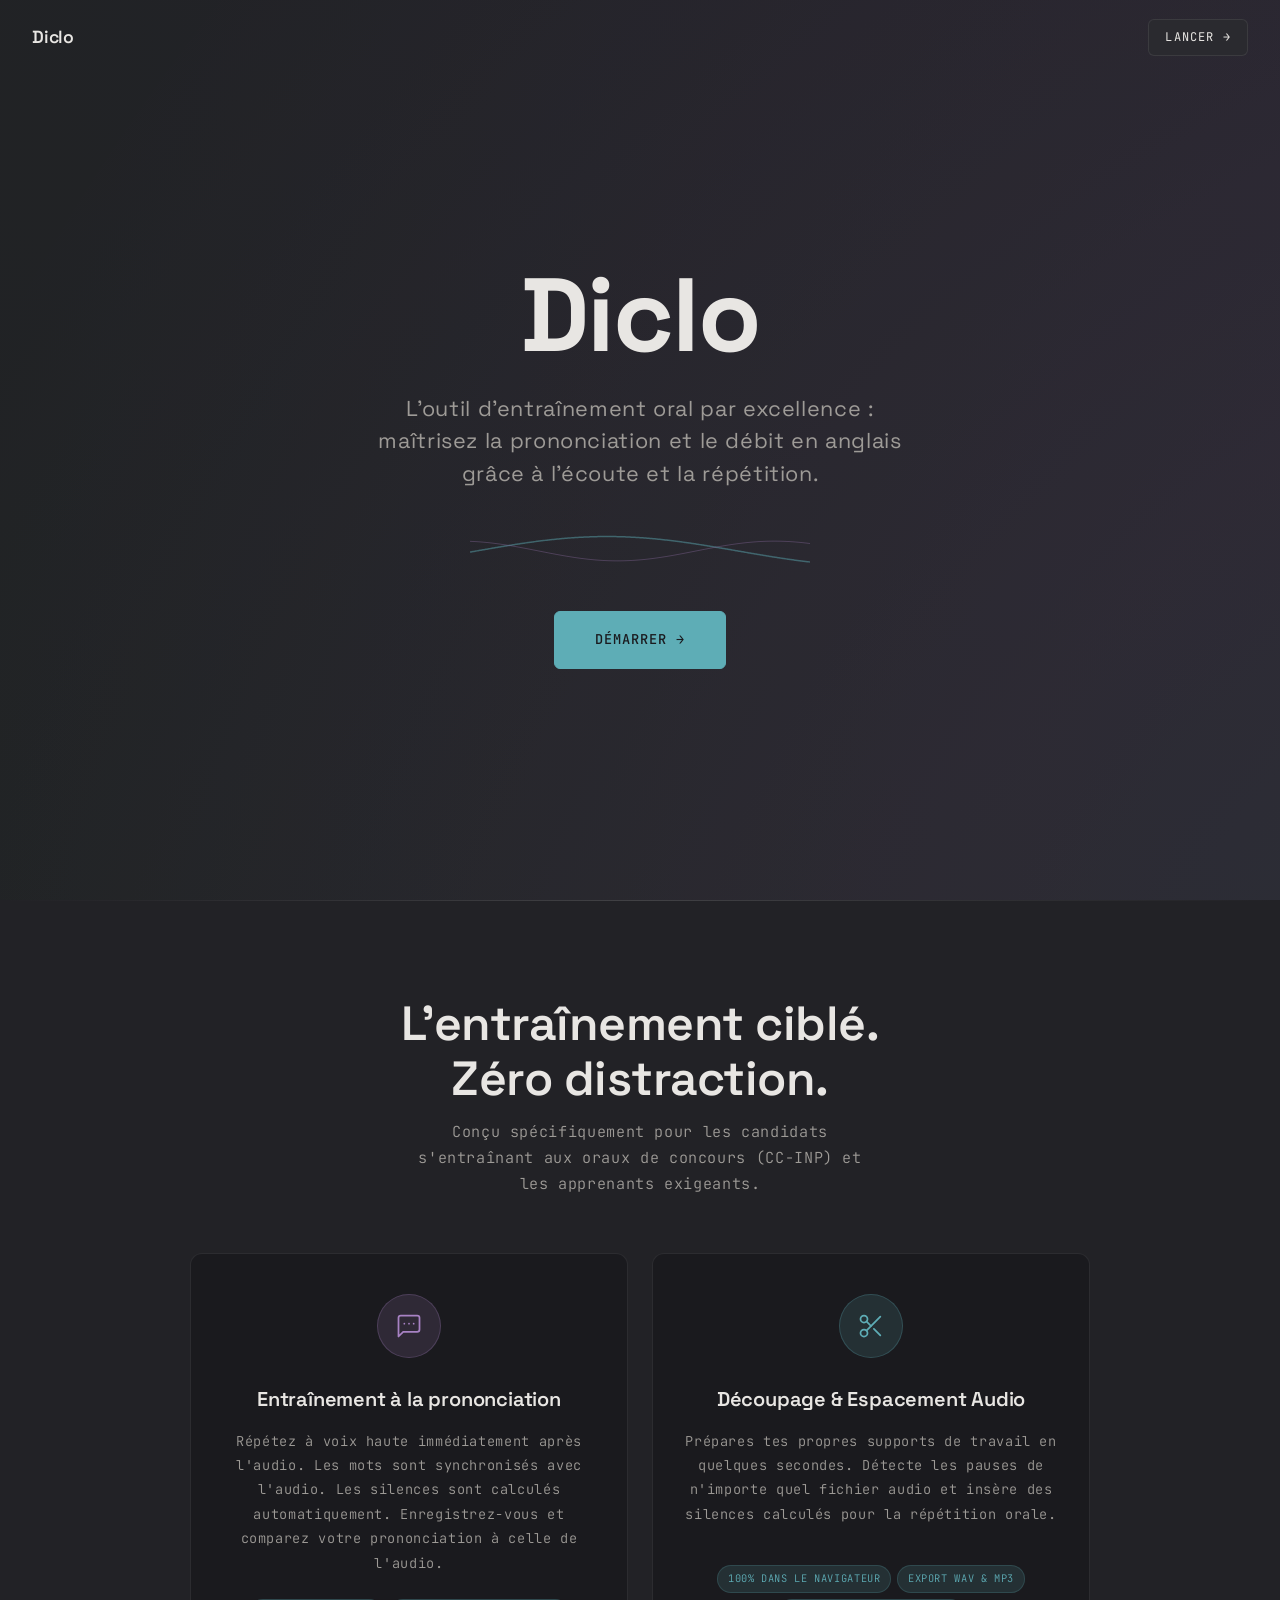
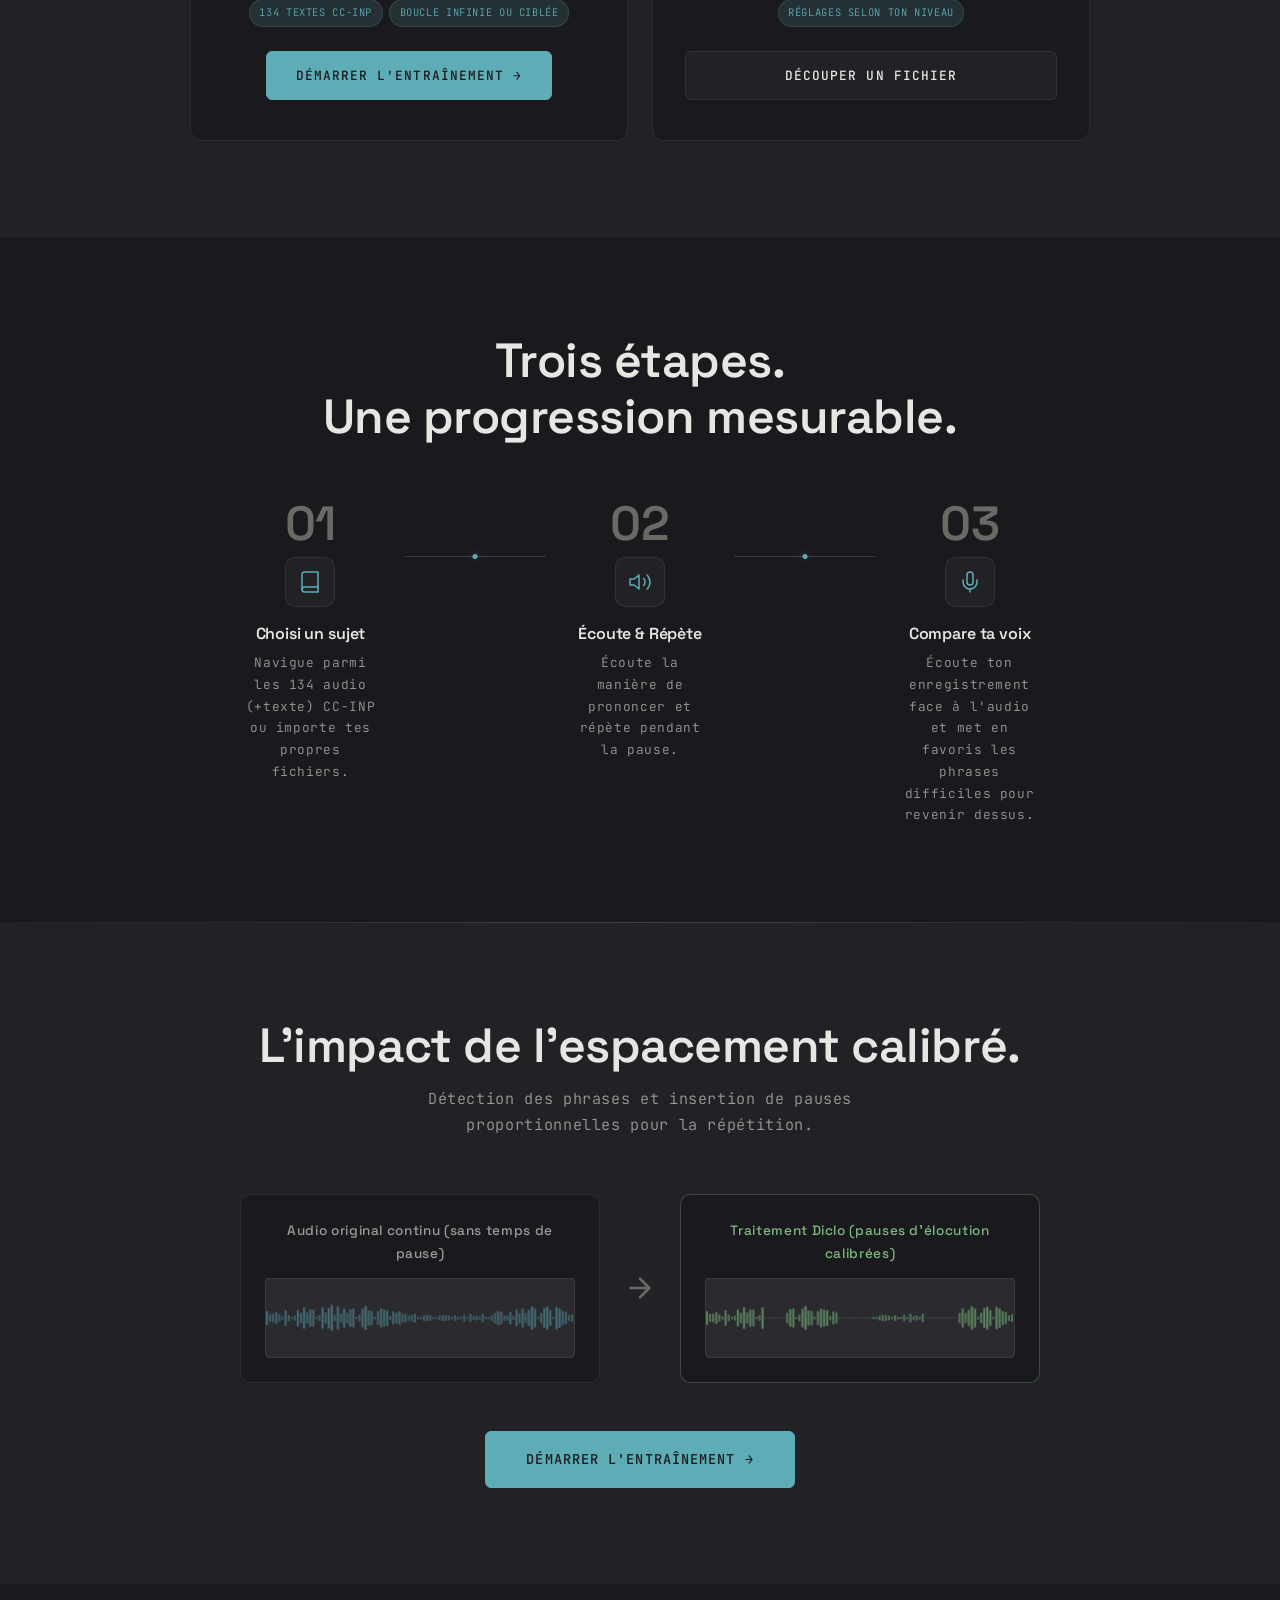
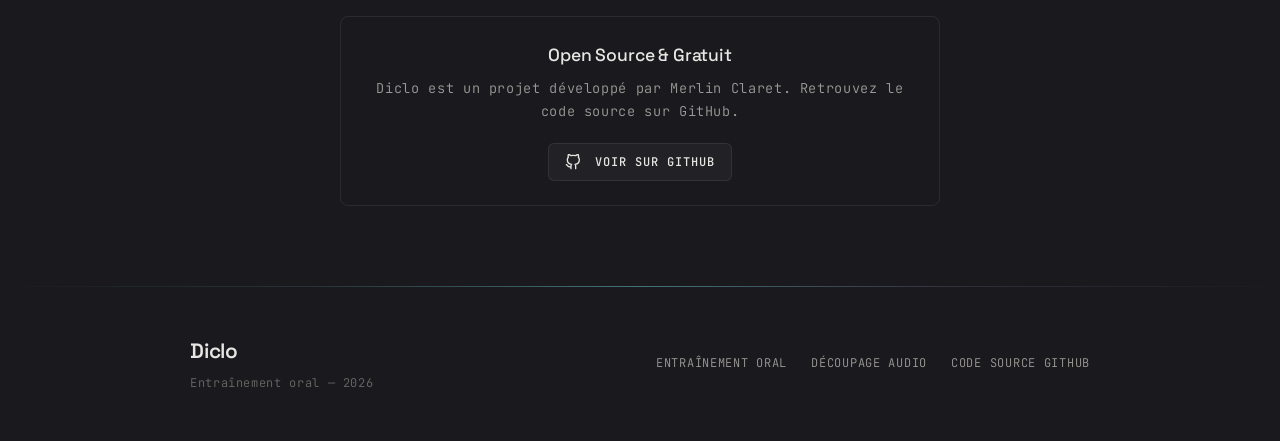
==== commit c5fa95df: "Changement de nom" ====
--- a/webapp/index.html
+++ b/webapp/index.html
@@ -4,9 +4,9 @@
 <head>
     <meta charset="UTF-8">
     <meta name="viewport" content="width=device-width, initial-scale=1.0, viewport-fit=cover">
-    <title>CutMaster — L'outil ultime d'entraînement oral</title>
+    <title>Diclo — L'outil ultime d'entraînement oral</title>
     <meta name="description"
-        content="Entraînez votre prononciation avec CutMaster. Alignement texte-audio parfait et outil de découpage intelligent en option.">
+        content="Entraînez votre prononciation avec Diclo. Alignement texte-audio parfait et outil de découpage intelligent en option.">
 
     <!-- Fonts -->
     <link rel="preconnect" href="https://fonts.googleapis.com">
@@ -22,7 +22,7 @@
 
     <!-- Floating Nav -->
     <nav class="nav" id="nav">
-        <a href="#hero" class="nav-logo">CutMaster</a>
+        <a href="#hero" class="nav-logo">Diclo</a>
         <div class="nav-links">
             <a href="app.html" class="nav-cta">Lancer →</a>
         </div>
@@ -35,7 +35,7 @@
             <div class="hero-aurora"></div>
 
             <div class="hero-content">
-                <h1 class="hero-title">CutMaster</h1>
+                <h1 class="hero-title">Diclo</h1>
                 <p class="hero-tagline">L'outil d'entraînement oral par excellence : maîtrisez la prononciation et le
                     débit en anglais grâce à l'écoute et la répétition.</p>
                 <canvas id="hero-waveform" class="hero-waveform"></canvas>
@@ -175,7 +175,7 @@
                 </div>
 
                 <div class="demo-box demo-box--after">
-                    <div class="demo-label">Traitement CutMaster (pauses d'élocution calibrées)</div>
+                    <div class="demo-label">Traitement Diclo (pauses d'élocution calibrées)</div>
                     <canvas id="demo-canvas-after" class="demo-canvas"></canvas>
                 </div>
             </div>
@@ -189,10 +189,10 @@
         <section id="author" class="author-section">
             <div class="author-container reveal">
                 <h2 class="author-title">Open Source & Gratuit</h2>
-                <p class="author-desc">CutMaster est un projet développé par Merlin Claret. Retrouvez le code source sur
+                <p class="author-desc">Diclo est un projet développé par Merlin Claret. Retrouvez le code source sur
                     GitHub.</p>
                 <div class="author-actions">
-                    <a href="https://github.com/CermP/Cutmaster" target="_blank" rel="noopener"
+                    <a href="https://github.com/CermP/Diclo" target="_blank" rel="noopener"
                         class="btn btn-flat btn-sm">
                         <svg width="16" height="16" viewBox="0 0 24 24" fill="none" stroke="currentColor"
                             stroke-width="2" stroke-linecap="round" stroke-linejoin="round" style="margin-right: 6px;">
@@ -212,13 +212,13 @@
         <div class="footer-line"></div>
         <div class="footer-content">
             <div class="footer-brand">
-                <span class="footer-logo">CutMaster</span>
+                <span class="footer-logo">Diclo</span>
                 <p class="footer-tagline">Entraînement oral — 2026</p>
             </div>
             <nav class="footer-nav">
                 <a href="app.html">Entraînement Oral</a>
                 <a href="app.html#decoupage">Découpage Audio</a>
-                <a href="https://github.com/CermP/Cutmaster" target="_blank" rel="noopener">Code source GitHub</a>
+                <a href="https://github.com/CermP/Diclo" target="_blank" rel="noopener">Code source GitHub</a>
             </nav>
         </div>
     </footer>
--- a/webapp/index.css
+++ b/webapp/index.css
@@ -1,6 +1,6 @@
 /* ============================================================
-   CutMaster Landing — Design System & Styles
-   Palette aligned with CutMaster App (app.css):
+   Diclo Landing — Design System & Styles
+   Palette aligned with Diclo App (app.css):
    Warm neutral dark (#1a1a1e) & teal accent (#5eadb6)
    ============================================================ */
 
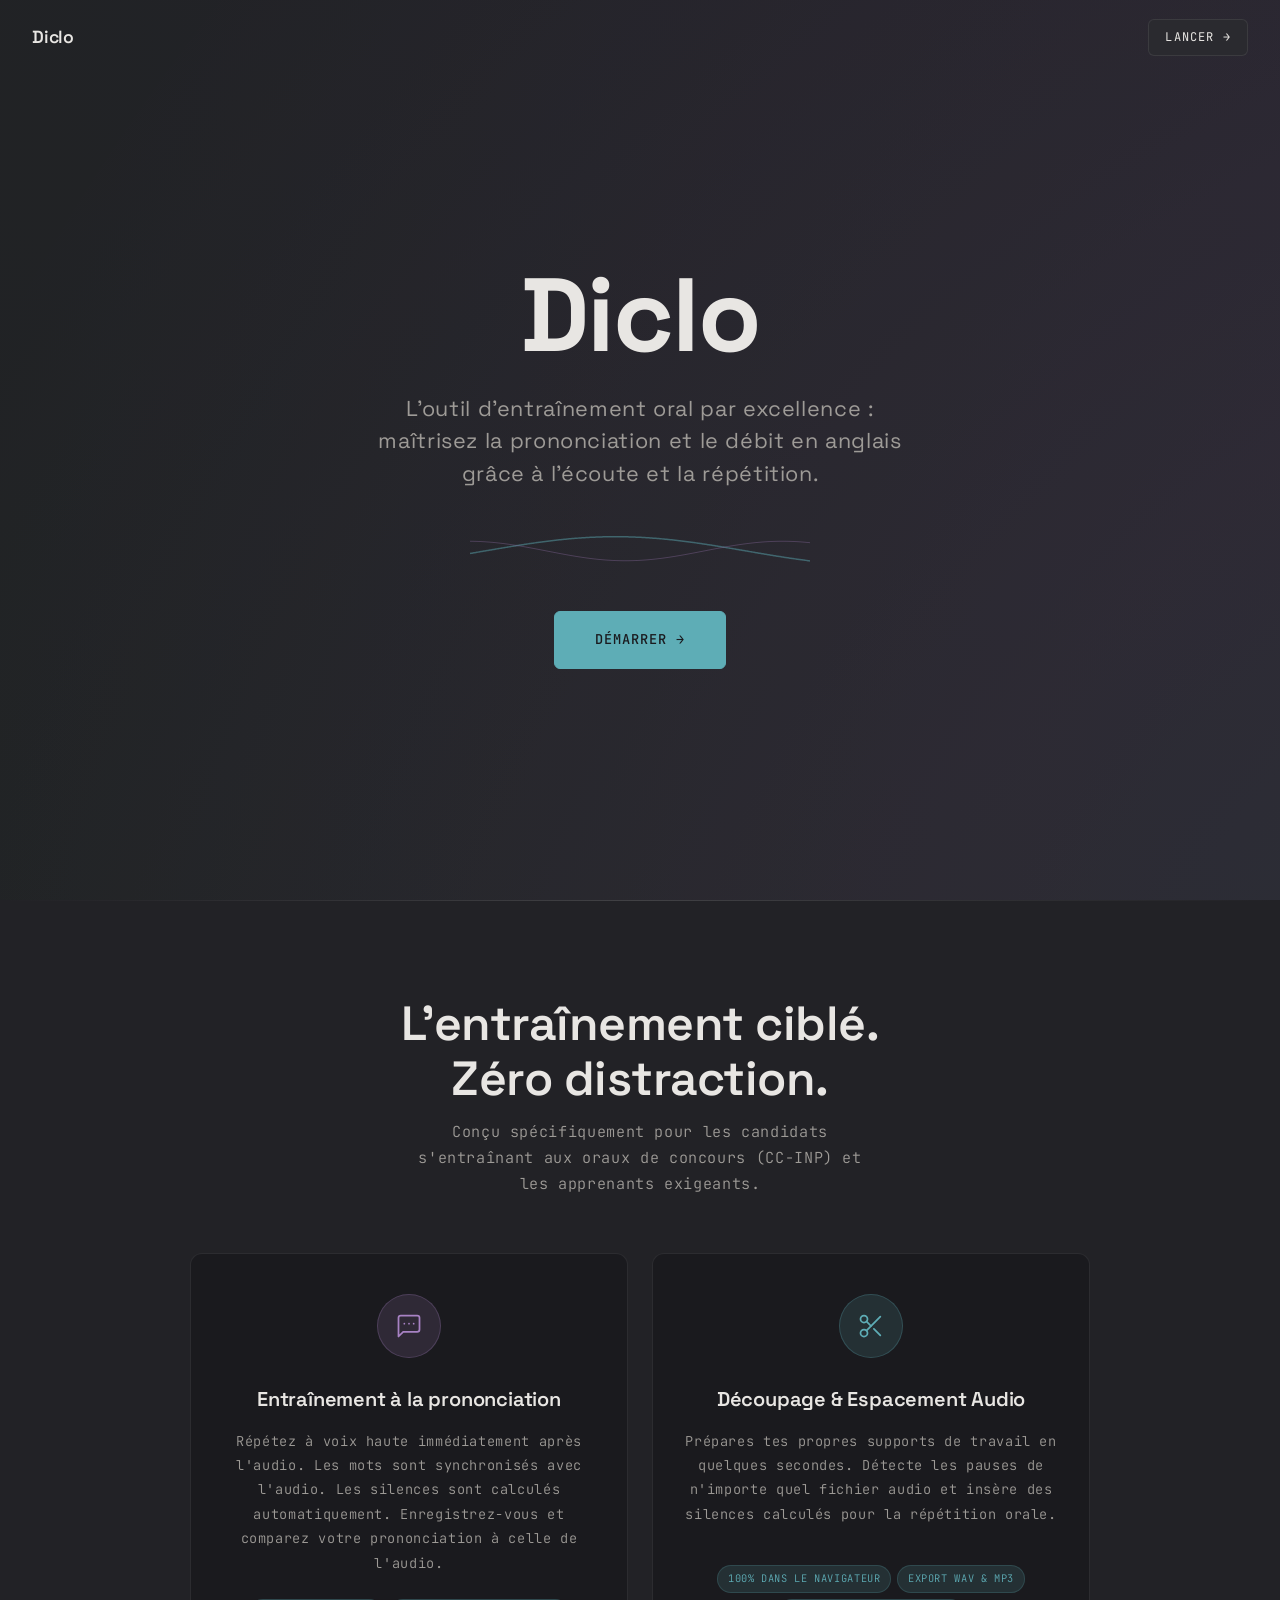
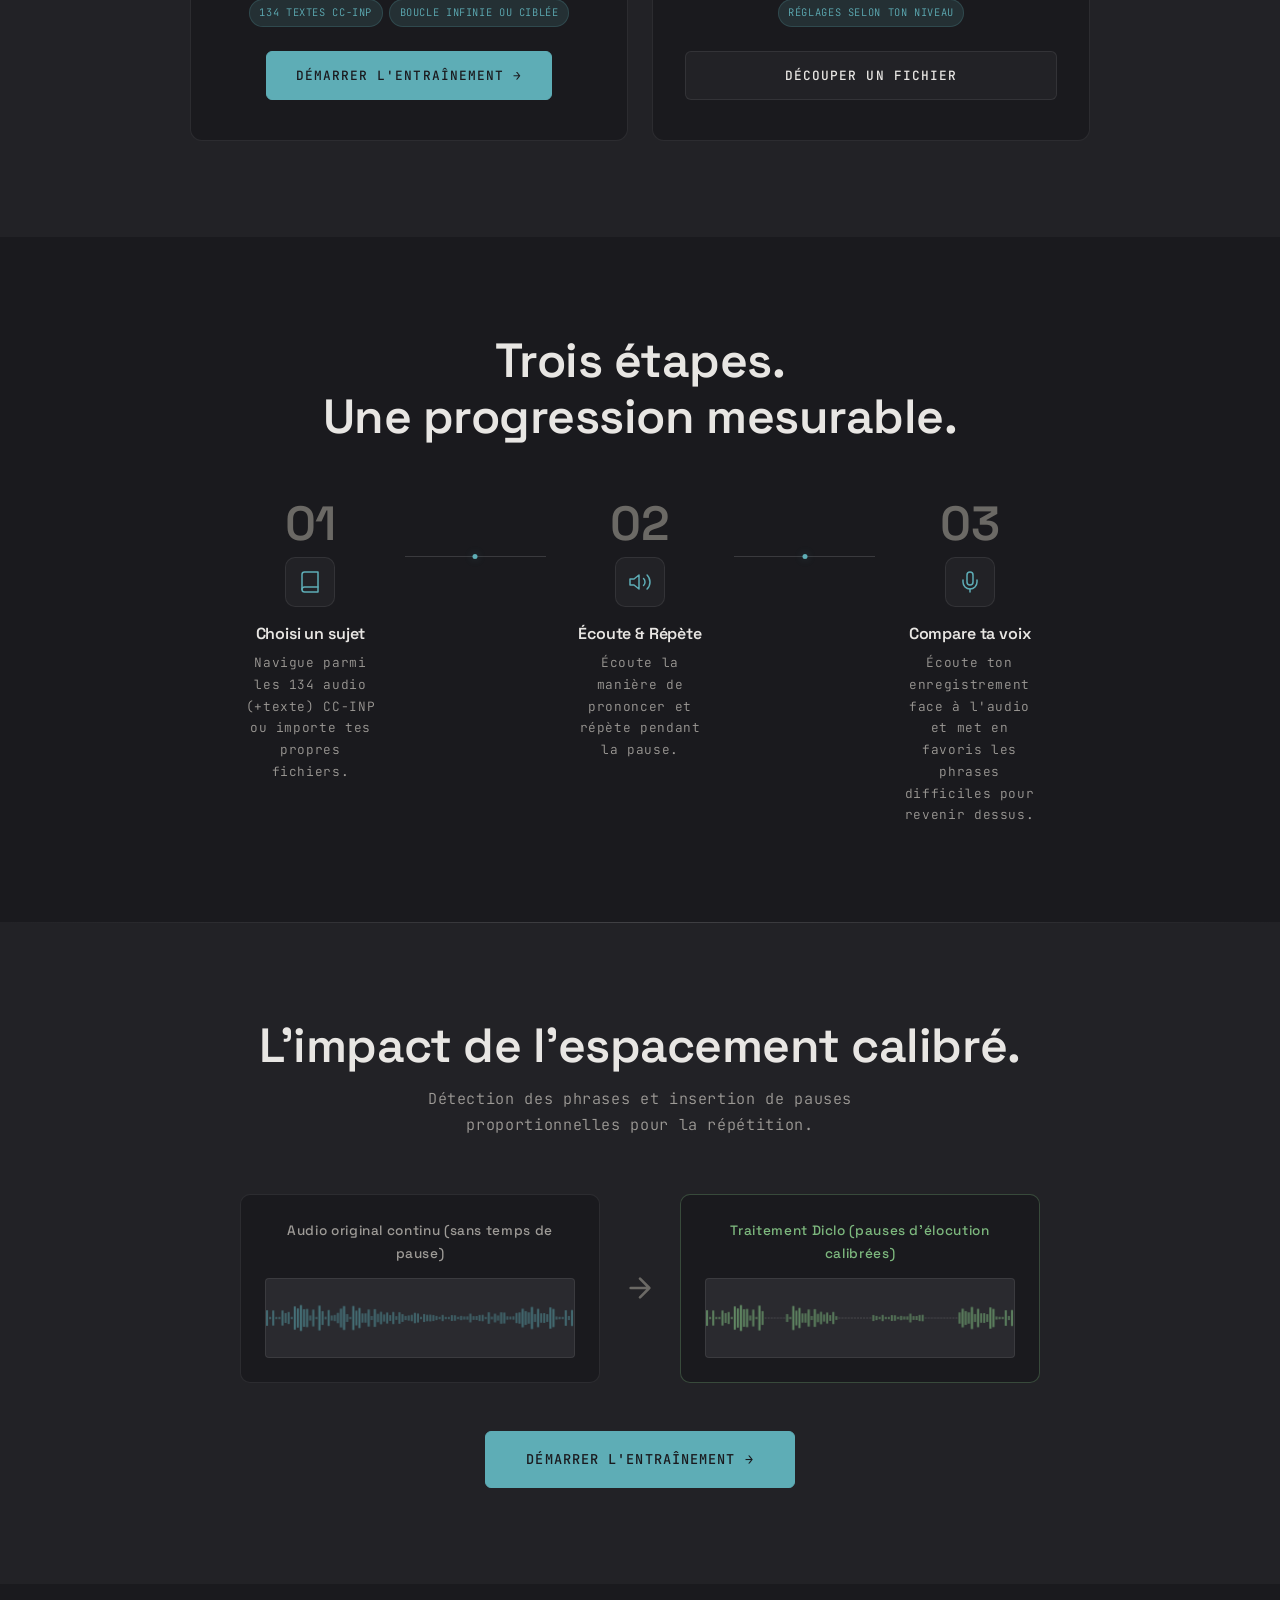
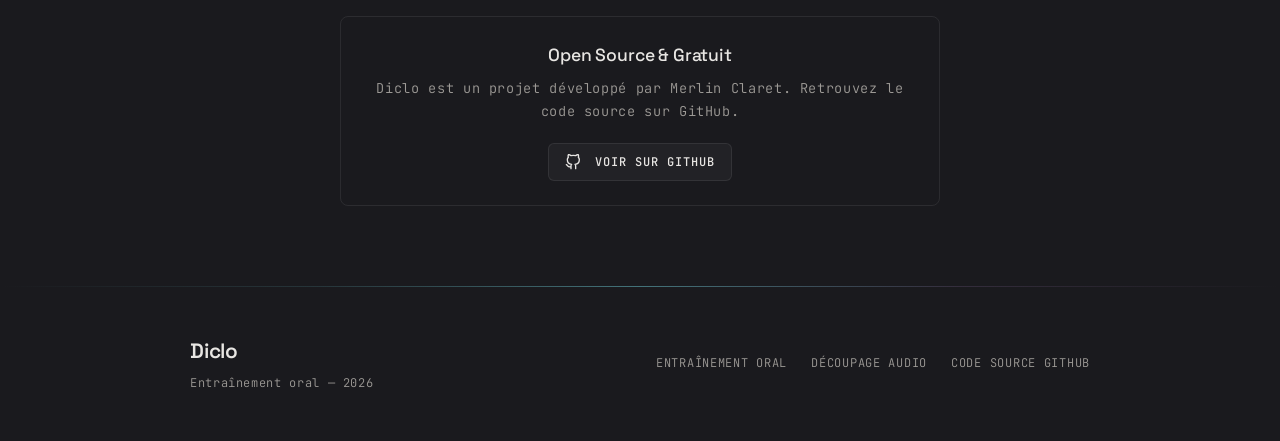
==== commit 5845dd90: "sitemap" ====
--- a/webapp/index.html
+++ b/webapp/index.html
@@ -7,6 +7,14 @@
     <title>Diclo — L'outil ultime d'entraînement oral</title>
     <meta name="description"
         content="Entraînez votre prononciation avec Diclo. Alignement texte-audio parfait et outil de découpage intelligent en option.">
+    <link rel="canonical" href="https://cermp.github.io/Diclo/">
+
+    <!-- Open Graph -->
+    <meta property="og:title" content="Diclo — L'outil ultime d'entraînement oral">
+    <meta property="og:description"
+        content="Entraînez votre prononciation avec Diclo. Alignement texte-audio parfait et outil de découpage intelligent en option.">
+    <meta property="og:url" content="https://cermp.github.io/Diclo/">
+    <meta property="og:type" content="website">
 
     <!-- Fonts -->
     <link rel="preconnect" href="https://fonts.googleapis.com">
--- a/webapp/index.css
+++ b/webapp/index.css
@@ -749,7 +749,7 @@
 
 .footer-tagline {
     font-size: 0.75rem;
-    color: var(--text-tertiary);
+    color: var(--text-secondary);
 }
 
 .footer-nav {
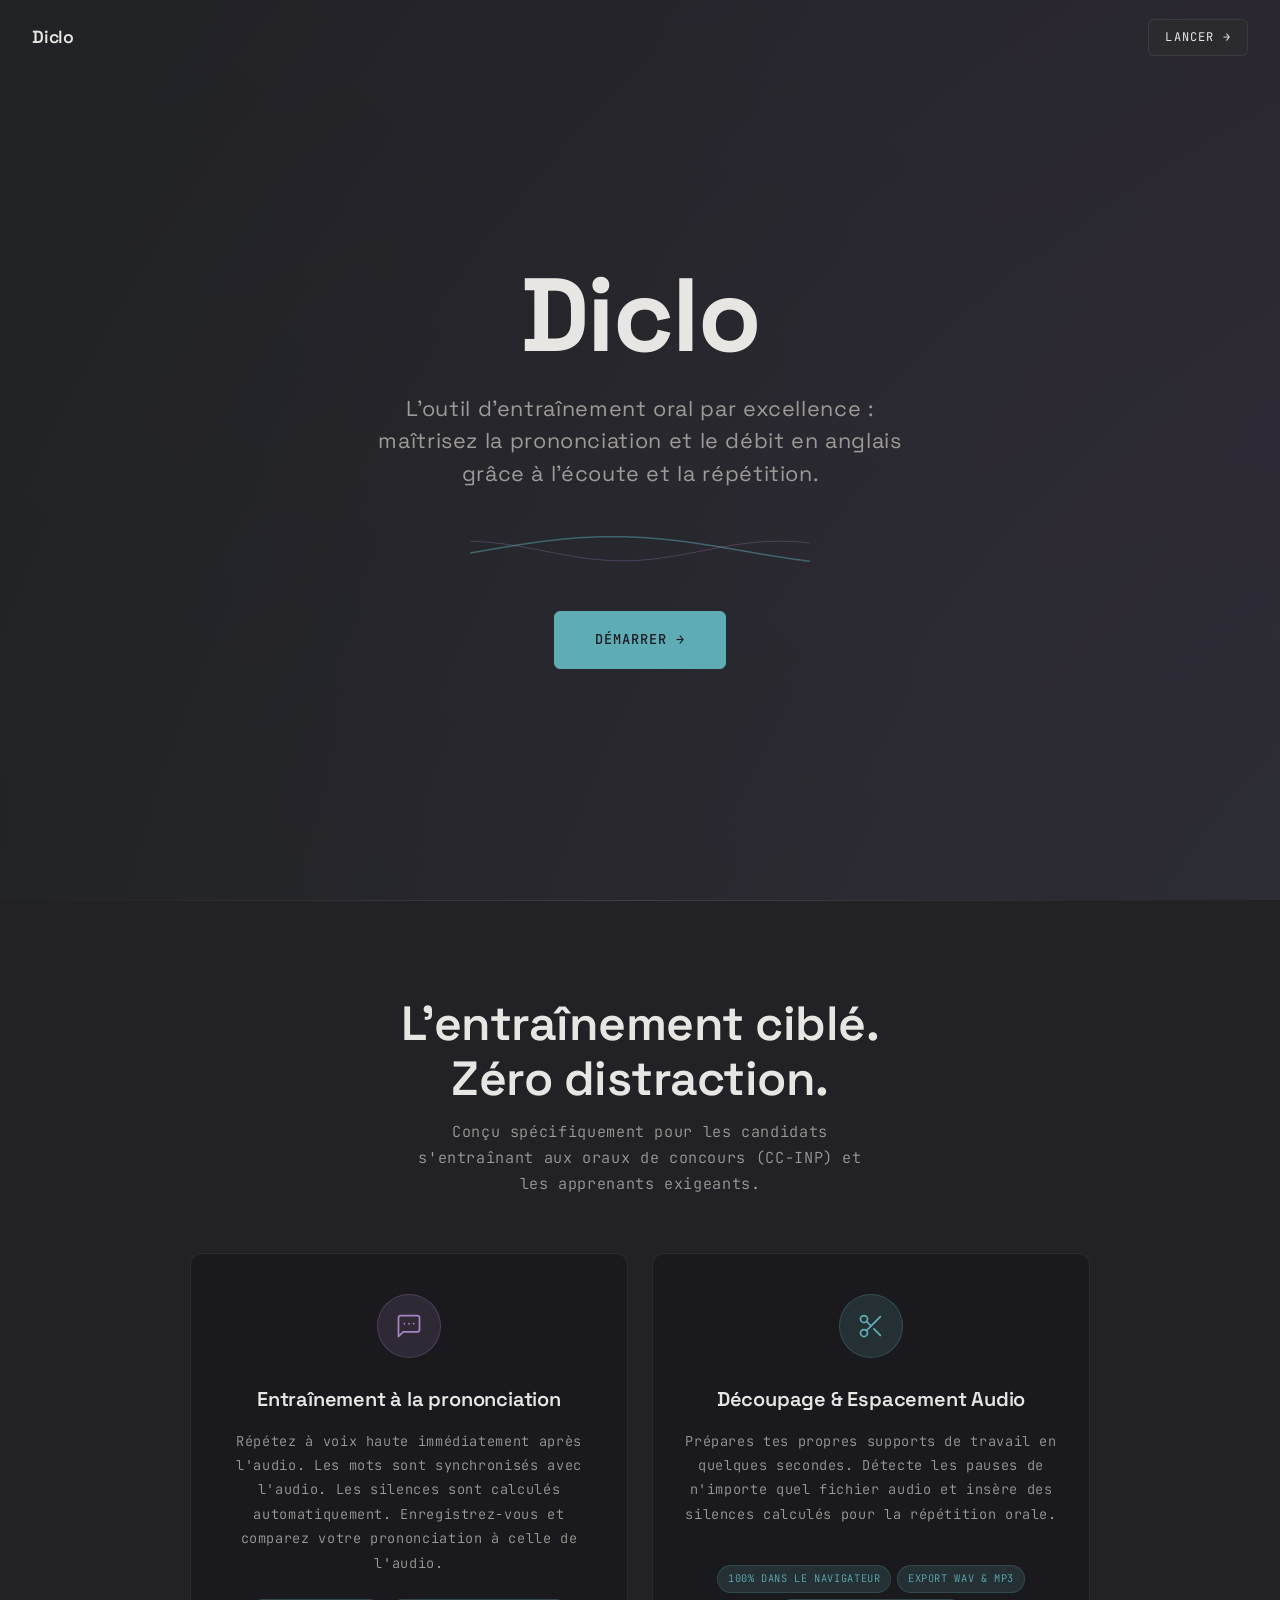
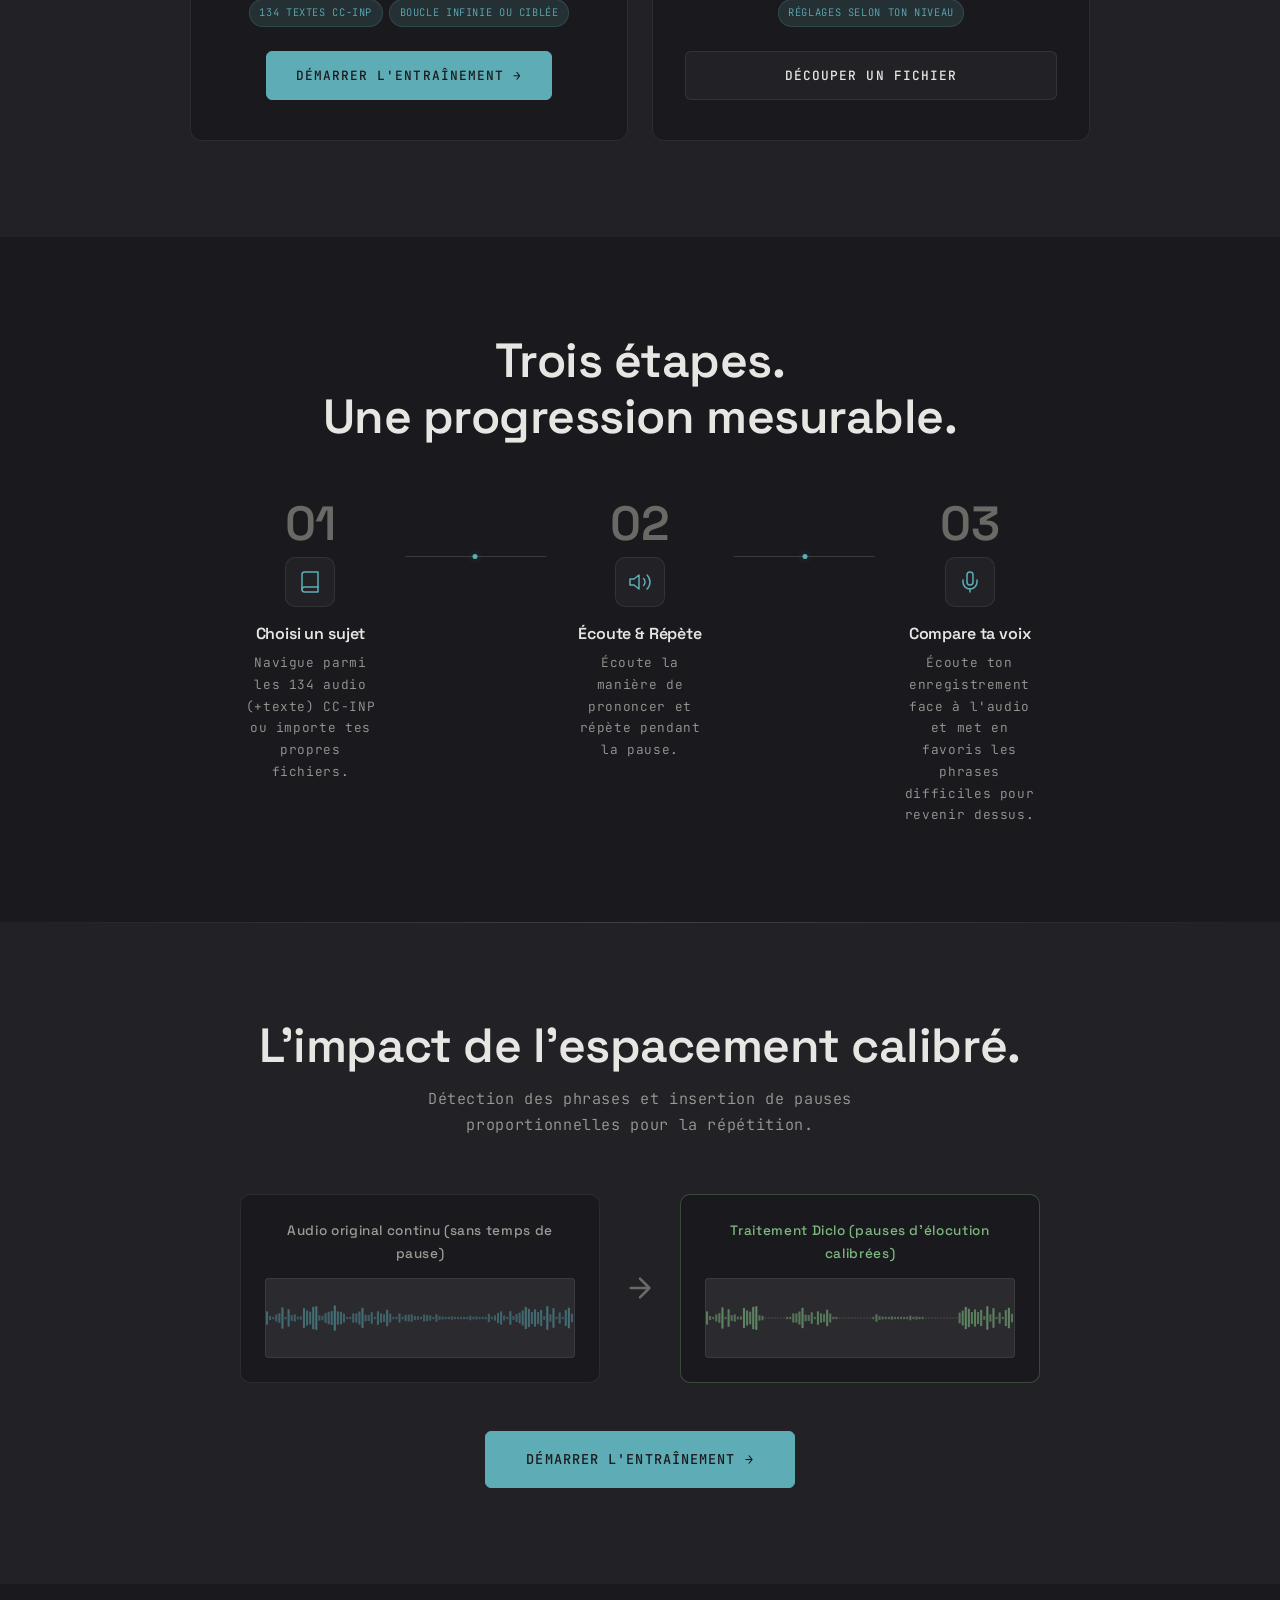
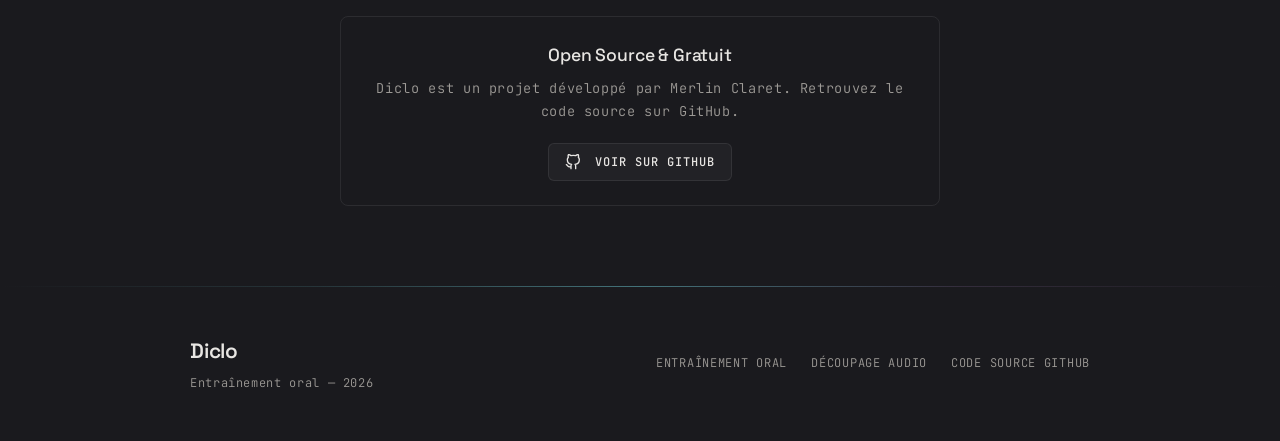
==== commit 5aa25b89: "performances" ====
--- a/webapp/index.html
+++ b/webapp/index.html
@@ -19,9 +19,11 @@
     <!-- Fonts -->
     <link rel="preconnect" href="https://fonts.googleapis.com">
     <link rel="preconnect" href="https://fonts.gstatic.com" crossorigin>
-    <link
-        href="https://fonts.googleapis.com/css2?family=Space+Grotesk:wght@400;500;600;700&family=JetBrains+Mono:wght@300;400;500;700&display=swap"
-        rel="stylesheet">
+    <link rel="preload" href="https://fonts.googleapis.com/css2?family=Space+Grotesk:wght@400;500;600;700&family=JetBrains+Mono:wght@300;400;500;700&display=swap" as="style">
+    <link href="https://fonts.googleapis.com/css2?family=Space+Grotesk:wght@400;500;600;700&family=JetBrains+Mono:wght@300;400;500;700&display=swap" rel="stylesheet" media="print" onload="this.media='all'">
+    <noscript>
+        <link href="https://fonts.googleapis.com/css2?family=Space+Grotesk:wght@400;500;600;700&family=JetBrains+Mono:wght@300;400;500;700&display=swap" rel="stylesheet">
+    </noscript>
 
     <link rel="stylesheet" href="index.css">
 </head>
@@ -231,7 +233,7 @@
         </div>
     </footer>
 
-    <script src="index.js"></script>
+    <script src="index.js" defer></script>
 </body>
 
 </html>
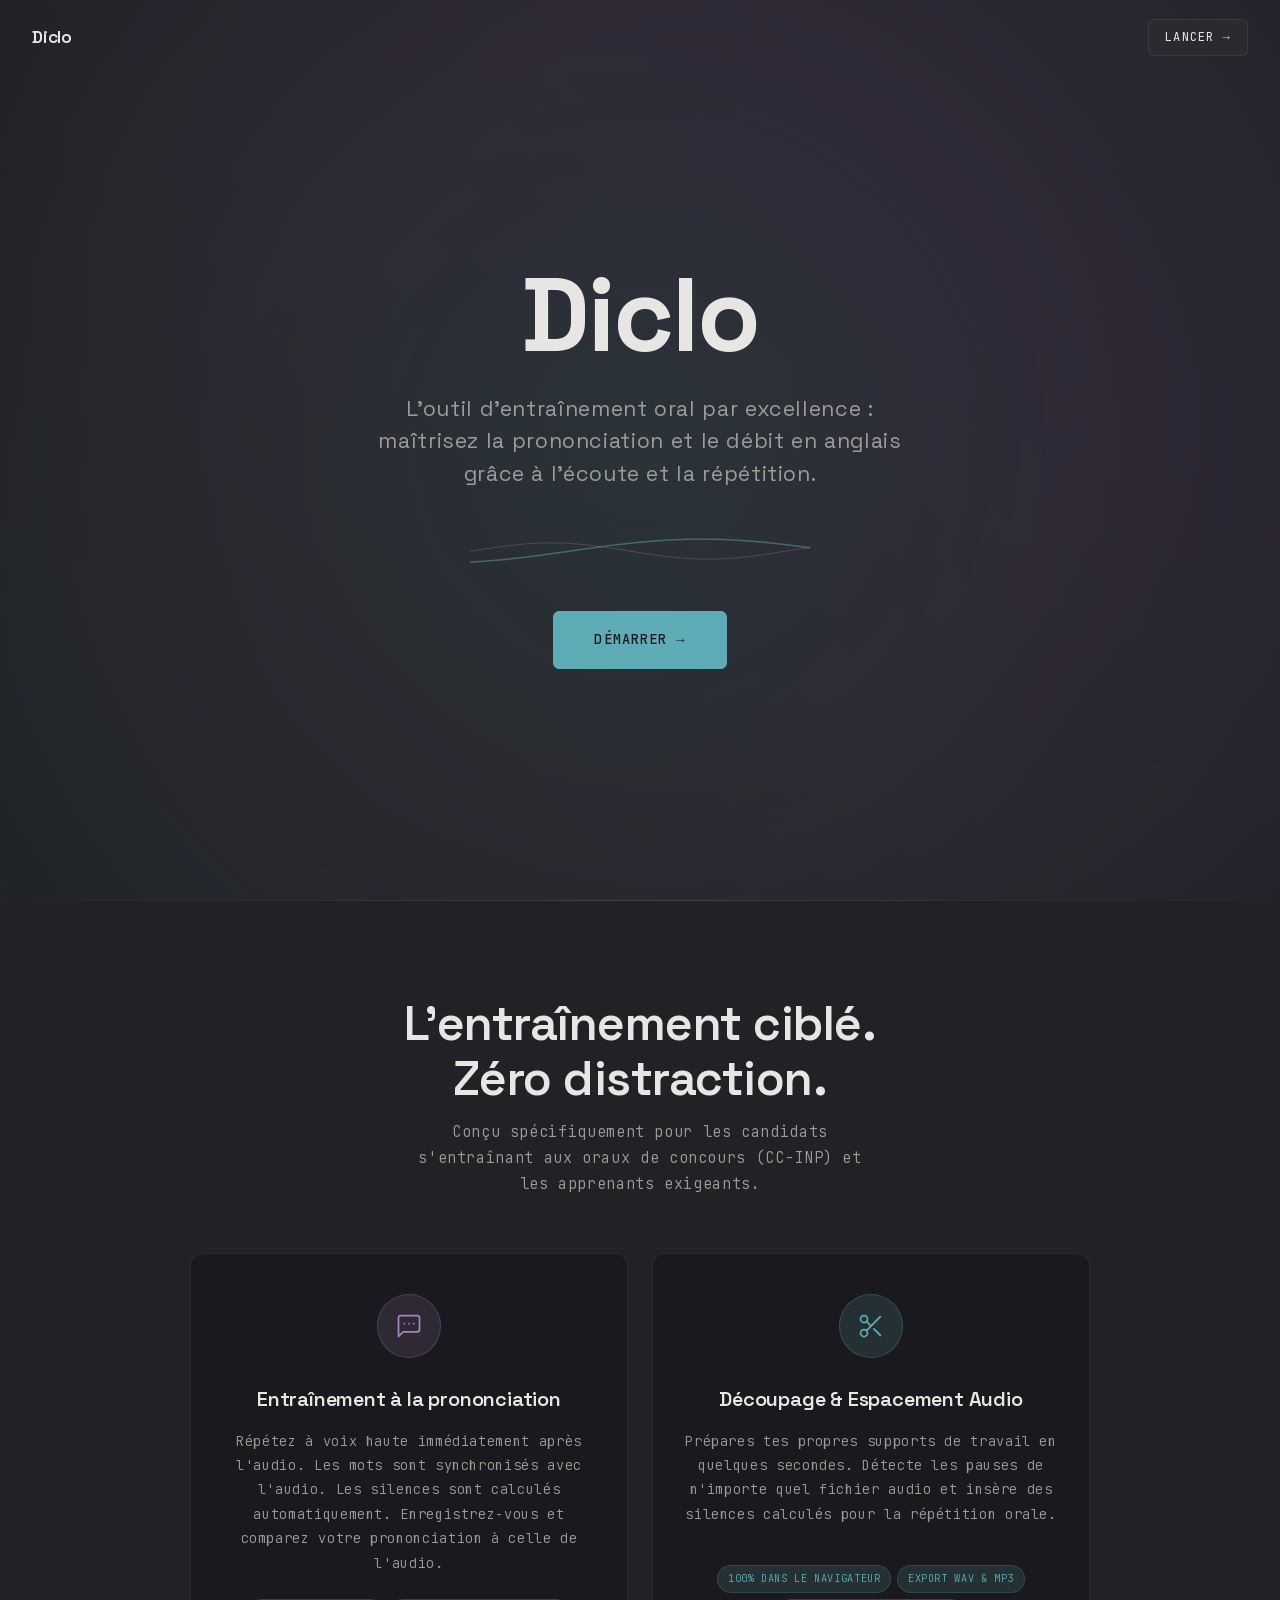
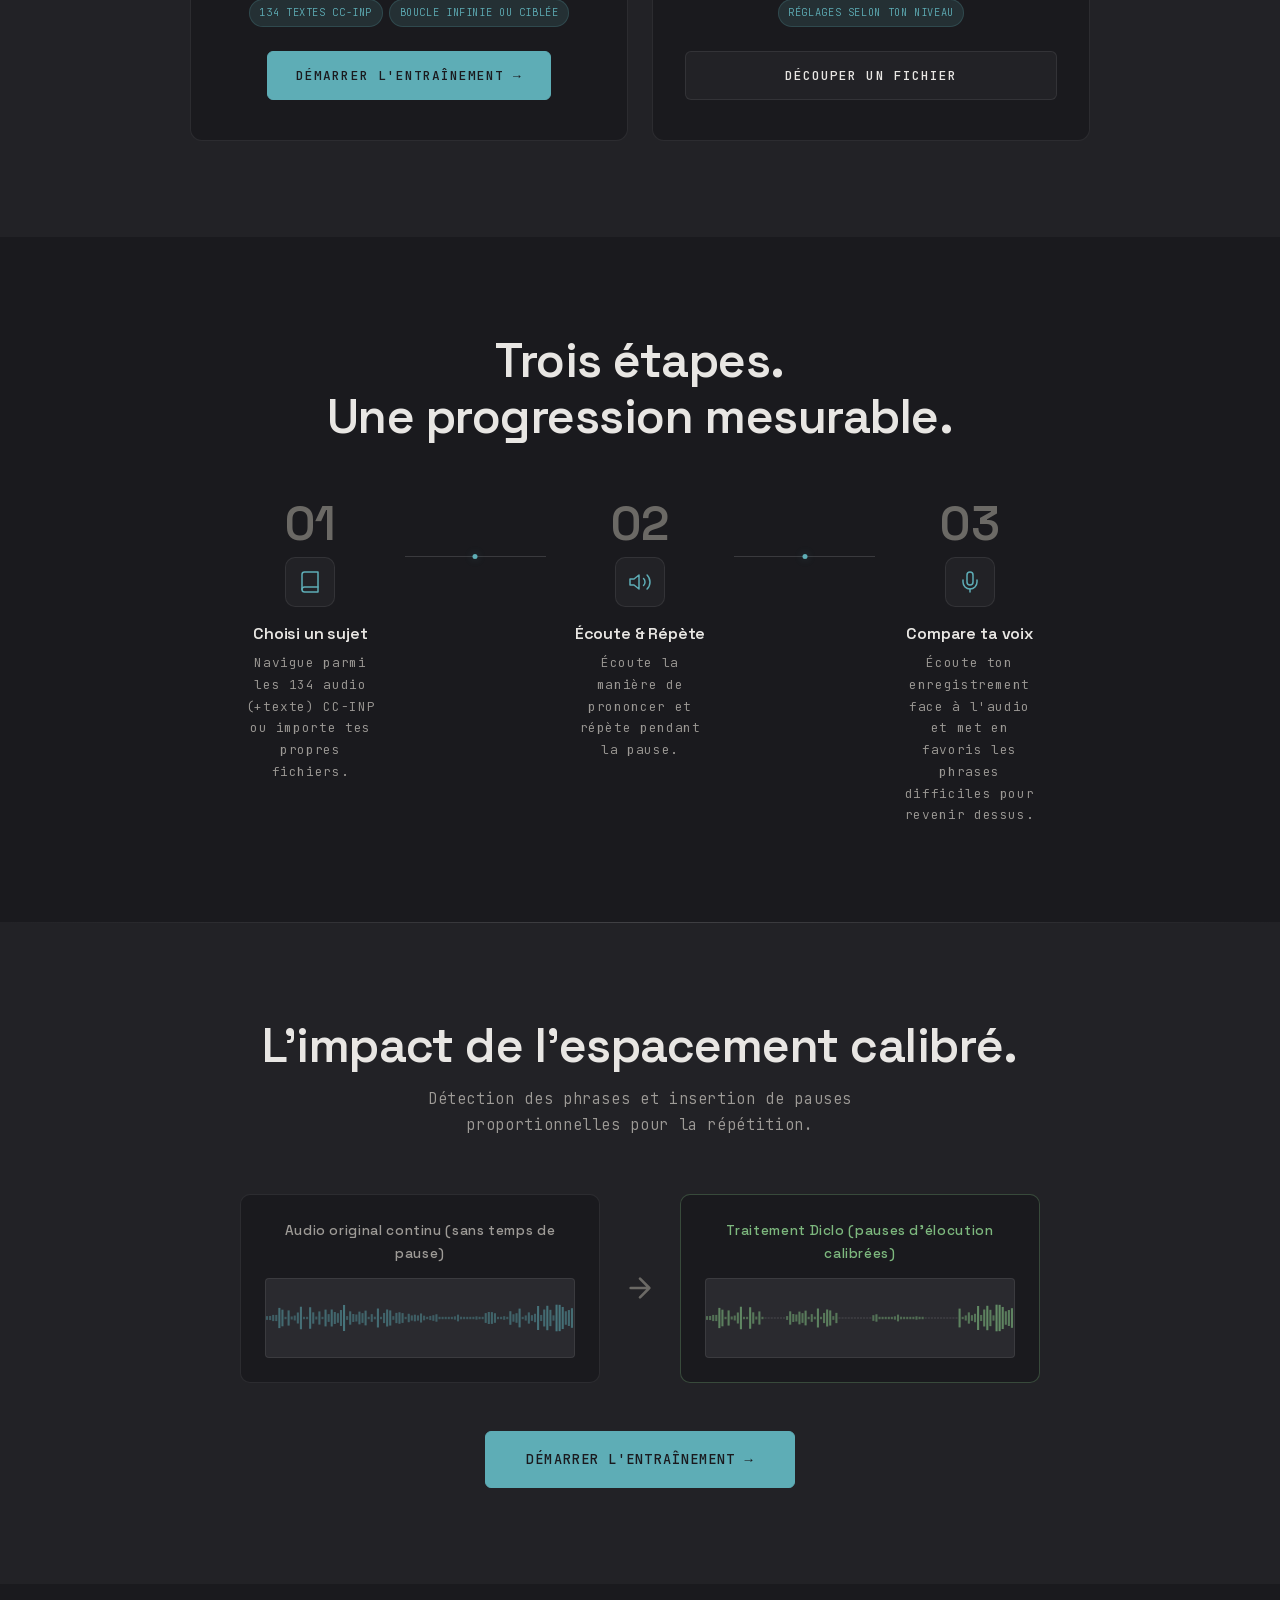
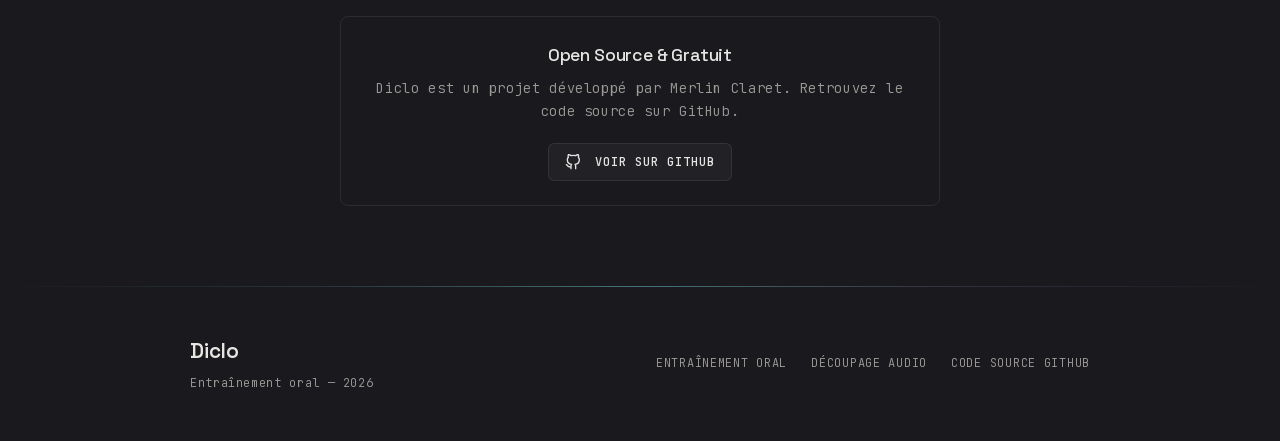
==== commit 871875e5: "performance mobile" ====
--- a/webapp/index.html
+++ b/webapp/index.html
@@ -16,16 +16,18 @@
     <meta property="og:url" content="https://cermp.github.io/Diclo/">
     <meta property="og:type" content="website">
 
-    <!-- Fonts -->
-    <link rel="preconnect" href="https://fonts.googleapis.com">
-    <link rel="preconnect" href="https://fonts.gstatic.com" crossorigin>
-    <link rel="preload" href="https://fonts.googleapis.com/css2?family=Space+Grotesk:wght@400;500;600;700&family=JetBrains+Mono:wght@300;400;500;700&display=swap" as="style">
-    <link href="https://fonts.googleapis.com/css2?family=Space+Grotesk:wght@400;500;600;700&family=JetBrains+Mono:wght@300;400;500;700&display=swap" rel="stylesheet" media="print" onload="this.media='all'">
+    <!-- Favicon -->
+    <link rel="icon" href="data:image/svg+xml,<svg xmlns='http://www.w3.org/2000/svg' viewBox='0 0 100 100'><text y='.9em' font-size='90'>🎙️</text></svg>">
+
+    <!-- Fonts: Preload critical display font for Hero LCP -->
+    <link rel="preload" href="fonts/space-grotesk-variable.woff2" as="font" type="font/woff2" crossorigin>
+
+    <link rel="stylesheet" href="index.css">
     <noscript>
-        <link href="https://fonts.googleapis.com/css2?family=Space+Grotesk:wght@400;500;600;700&family=JetBrains+Mono:wght@300;400;500;700&display=swap" rel="stylesheet">
+        <style>
+            .reveal { opacity: 1 !important; transform: none !important; }
+        </style>
     </noscript>
-
-    <link rel="stylesheet" href="index.css">
 </head>
 
 <body>
--- a/webapp/index.css
+++ b/webapp/index.css
@@ -3,6 +3,25 @@
    Palette aligned with Diclo App (app.css):
    Warm neutral dark (#1a1a1e) & teal accent (#5eadb6)
    ============================================================ */
+
+/* Self-hosted subset fonts (Latin + Latin-Ext for French) */
+@font-face {
+    font-family: 'Space Grotesk';
+    font-style: normal;
+    font-weight: 300 700;
+    font-display: swap;
+    src: url('fonts/space-grotesk-variable.woff2') format('woff2');
+    unicode-range: U+0000-00FF, U+0131, U+0152-0153, U+02BB-02BC, U+02C6, U+02DA, U+02DC, U+0304, U+0308, U+0329, U+2000-206F, U+20AC, U+2122, U+2191, U+2193, U+2212, U+2215, U+FEFF, U+FFFD;
+}
+
+@font-face {
+    font-family: 'JetBrains Mono';
+    font-style: normal;
+    font-weight: 300 700;
+    font-display: swap;
+    src: url('fonts/jetbrains-mono-variable.woff2') format('woff2');
+    unicode-range: U+0000-00FF, U+0131, U+0152-0153, U+02BB-02BC, U+02C6, U+02DA, U+02DC, U+0304, U+0308, U+0329, U+2000-206F, U+20AC, U+2122, U+2191, U+2193, U+2212, U+2215, U+FEFF, U+FFFD;
+}
 
 :root {
     /* Neutrals (warm dark) */
@@ -33,8 +52,8 @@
     --purple-dim:     rgba(168, 130, 196, 0.15);
 
     /* Fonts */
-    --font-display:   'Space Grotesk', sans-serif;
-    --font-body:      'JetBrains Mono', monospace;
+    --font-display:   'Space Grotesk', system-ui, -apple-system, sans-serif;
+    --font-body:      'JetBrains Mono', ui-monospace, Menlo, Consolas, monospace;
 
     /* Easing */
     --ease-out-expo:  cubic-bezier(0.16, 1, 0.3, 1);
@@ -295,10 +314,10 @@
 /* Ambient glow */
 .hero-aurora {
     position: absolute;
-    top: -50%;
-    left: -50%;
-    width: 200%;
-    height: 200%;
+    top: -25%;
+    left: -25%;
+    width: 150%;
+    height: 150%;
     background: radial-gradient(circle at 50% 50%, rgba(94, 173, 182, 0.18), rgba(168, 130, 196, 0.12), transparent 70%),
                 linear-gradient(
                     45deg,
@@ -307,16 +326,18 @@
                     rgba(168, 130, 196, 0.12),
                     rgba(94, 173, 182, 0.12)
                 );
-    background-size: 200% 200%;
-    animation: aurora 25s ease infinite;
+    animation: aurora 25s ease infinite alternate;
     opacity: 0.7;
     z-index: 0;
     pointer-events: none;
+    transform: translate3d(0, 0, 0);
+    will-change: transform;
 }
 
 @keyframes aurora {
-    0%, 100% { background-position: 0% 50%; }
-    50% { background-position: 100% 50%; }
+    0% { transform: translate3d(0, 0, 0) scale(1); }
+    50% { transform: translate3d(-3%, 2%, 0) scale(1.05); }
+    100% { transform: translate3d(2%, -2%, 0) scale(1.02); }
 }
 
 .hero-content {
